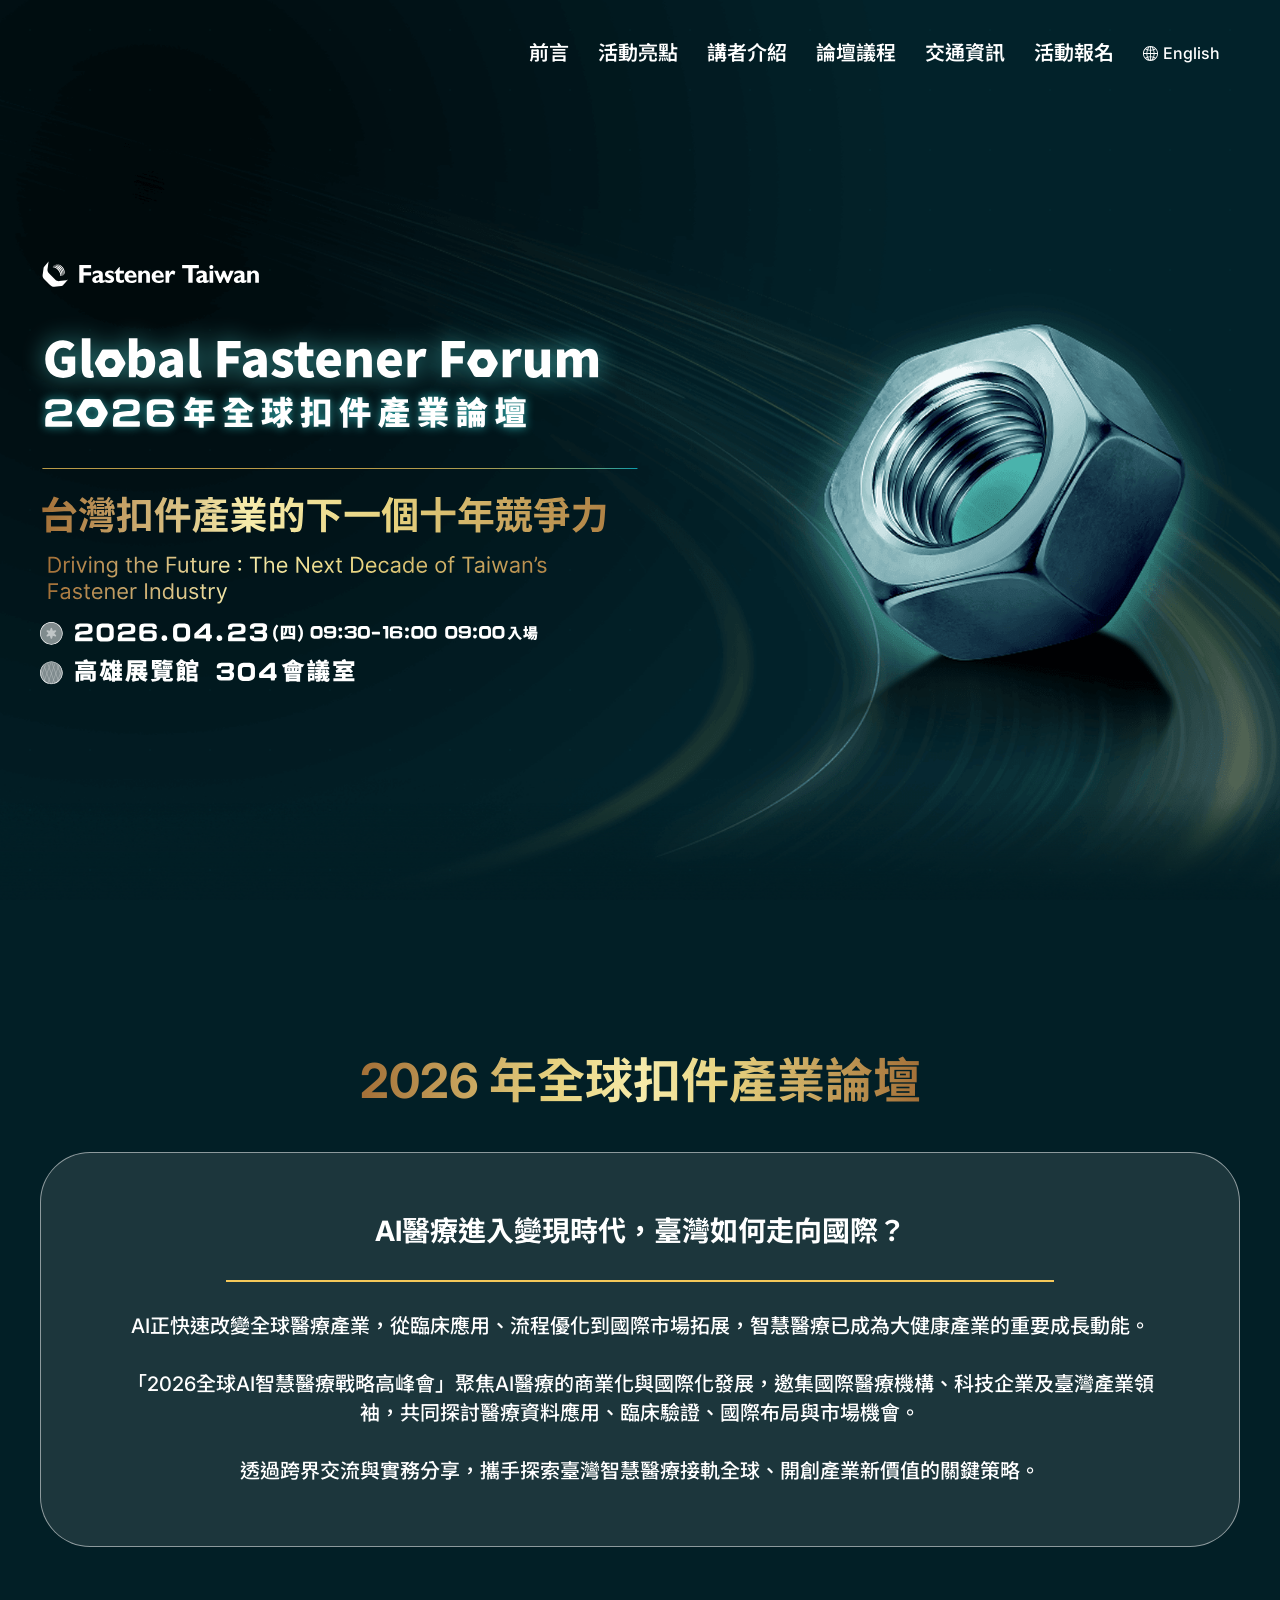
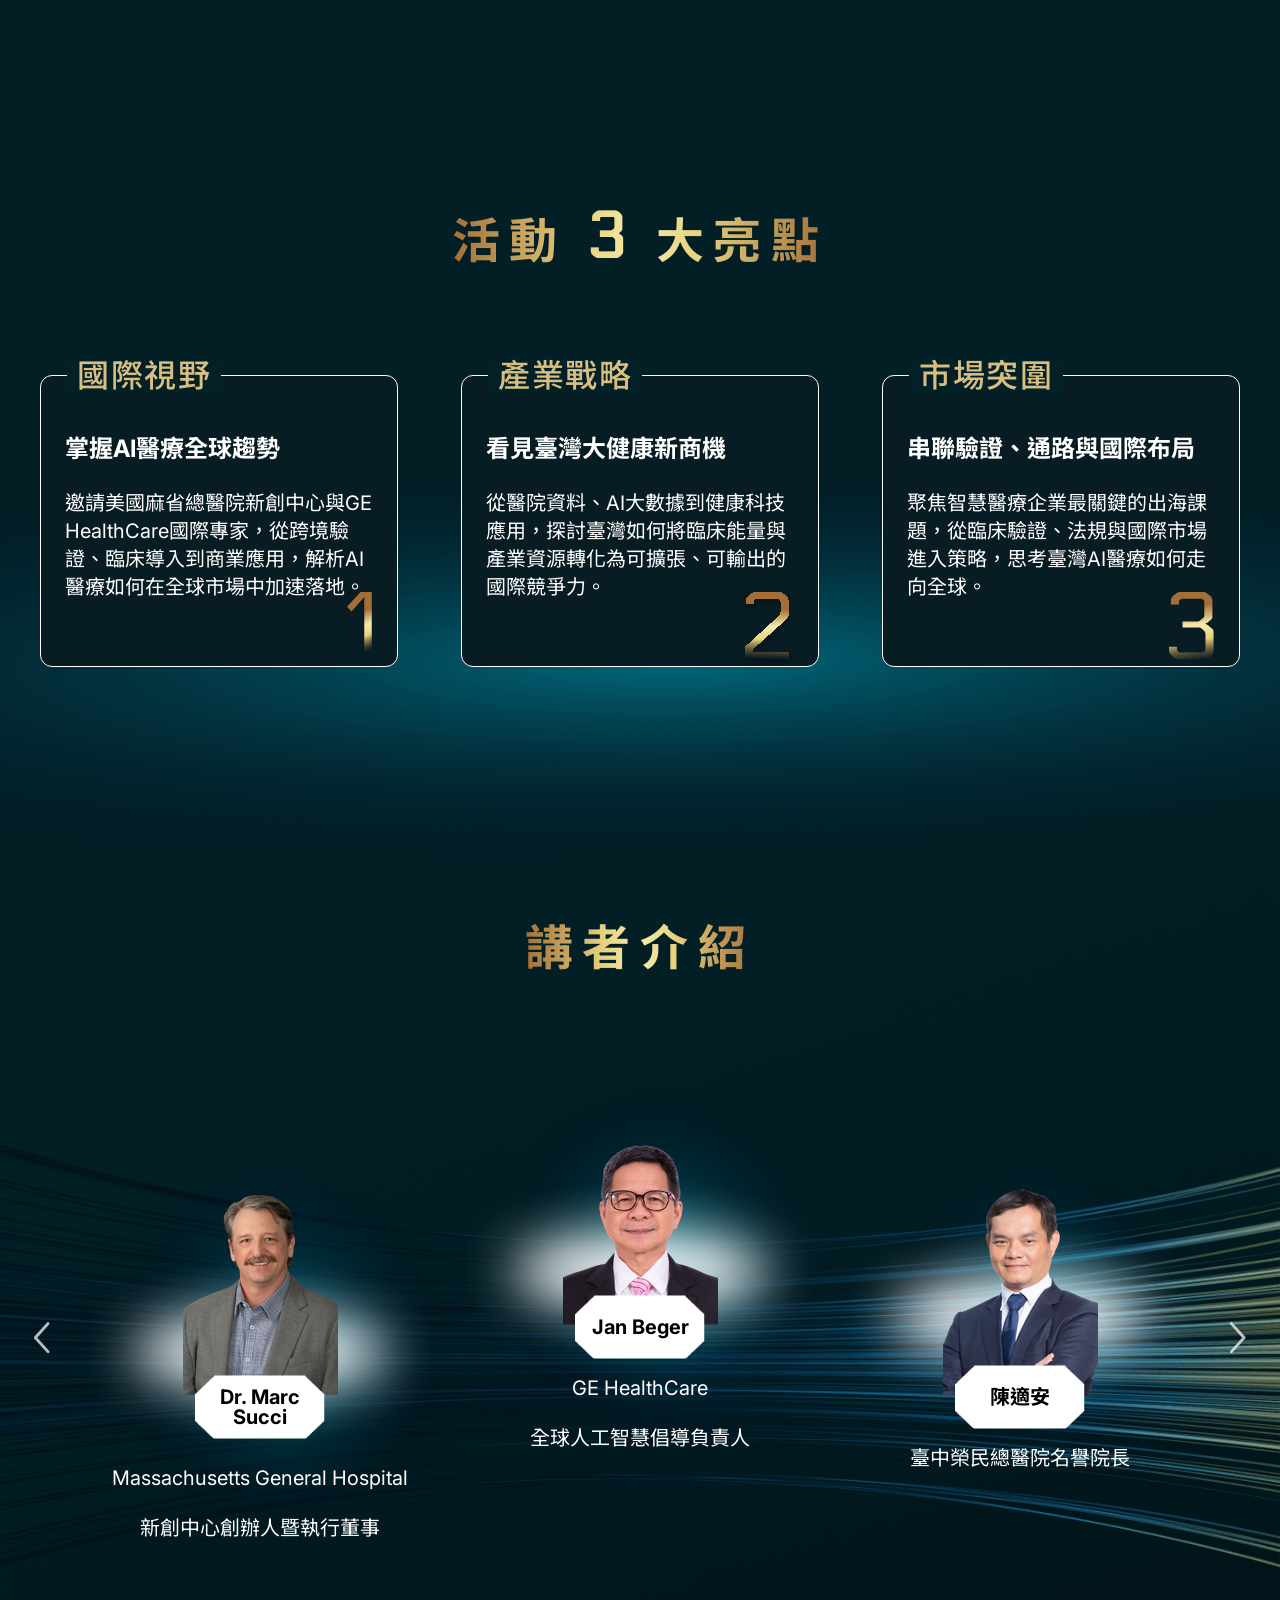
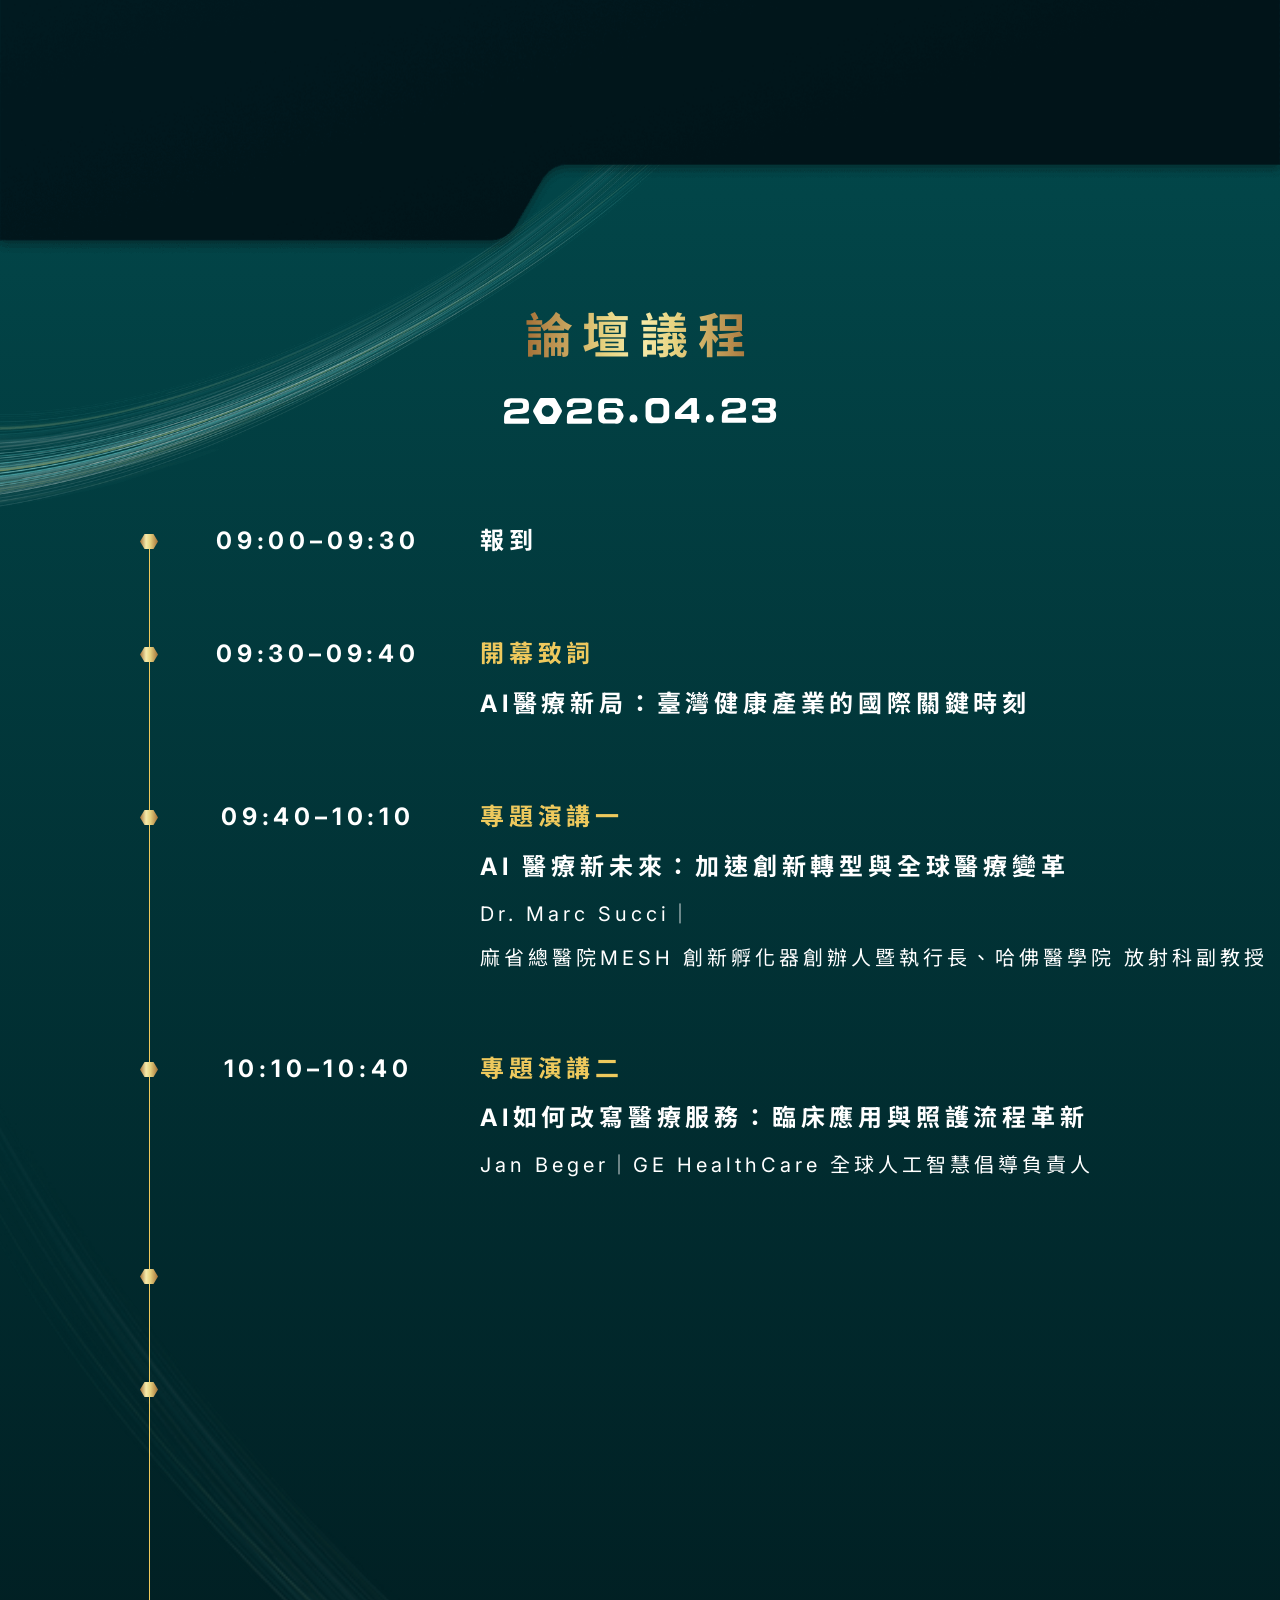
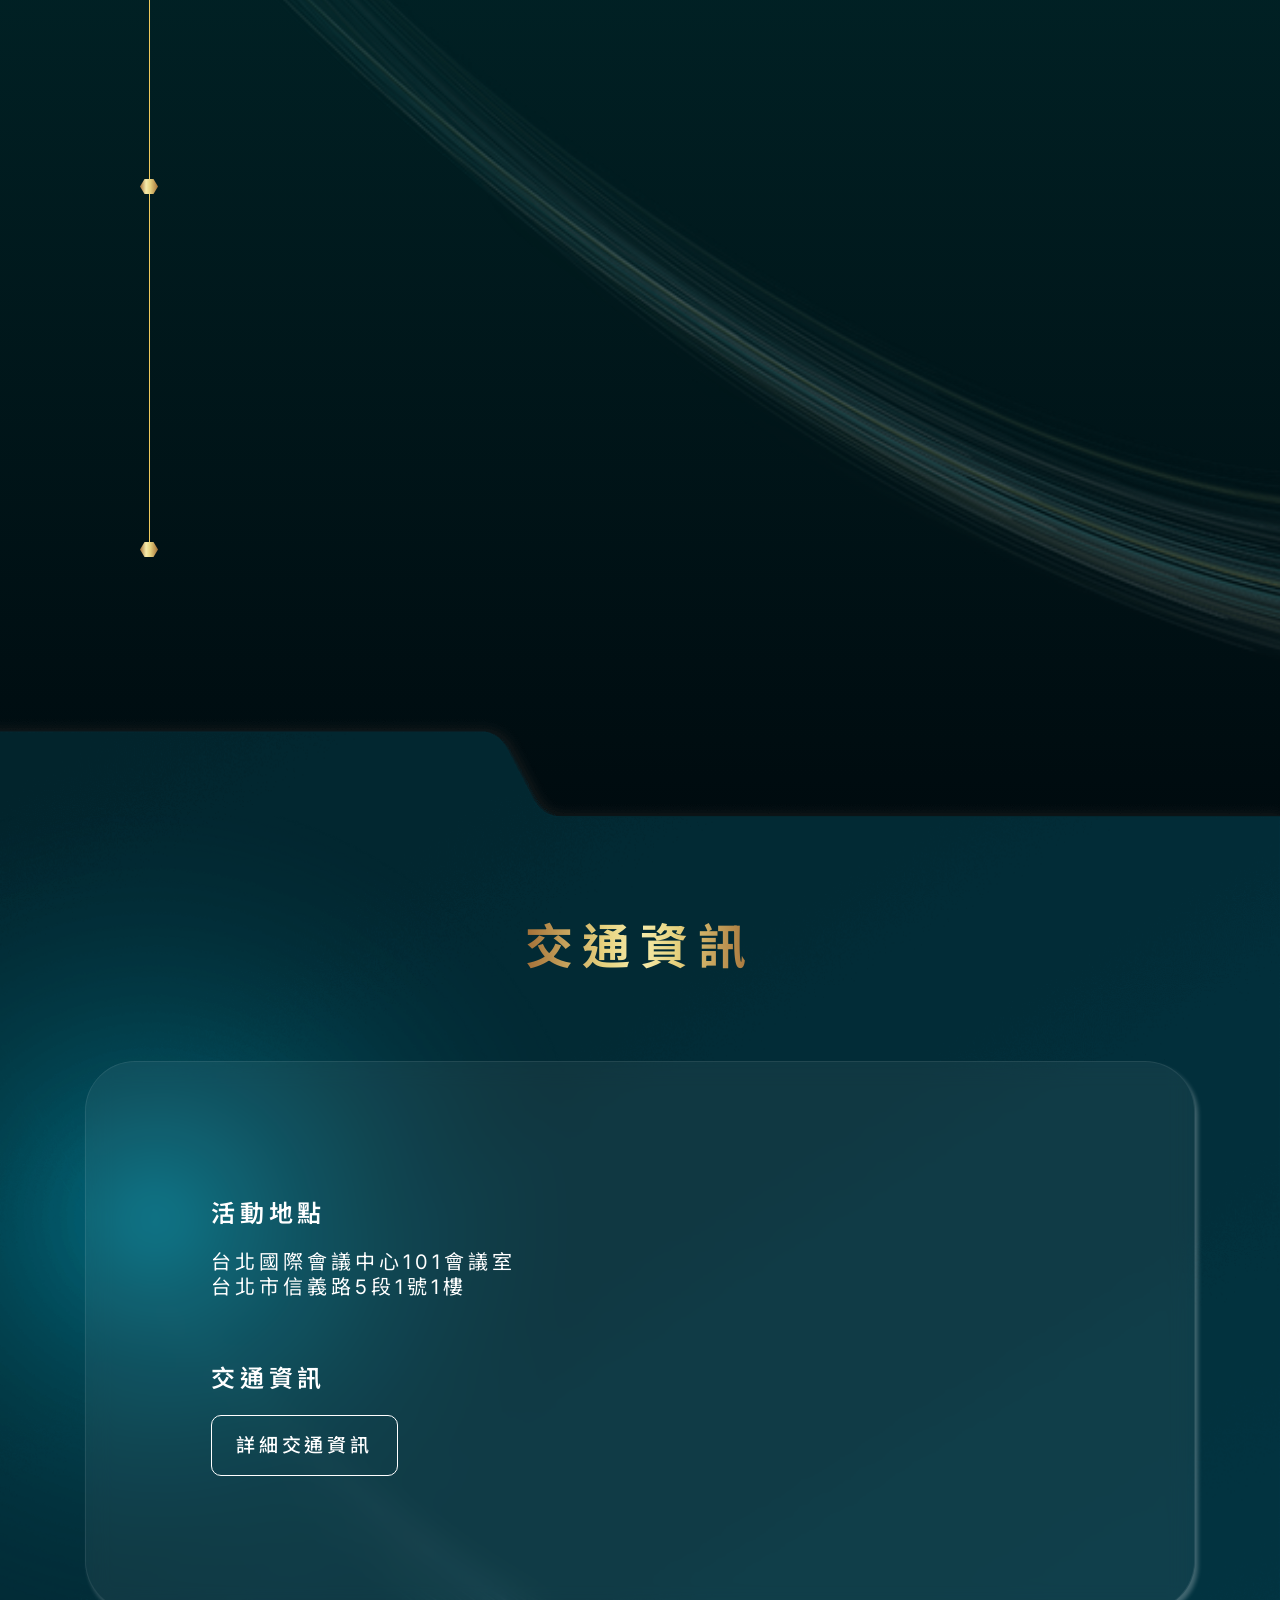
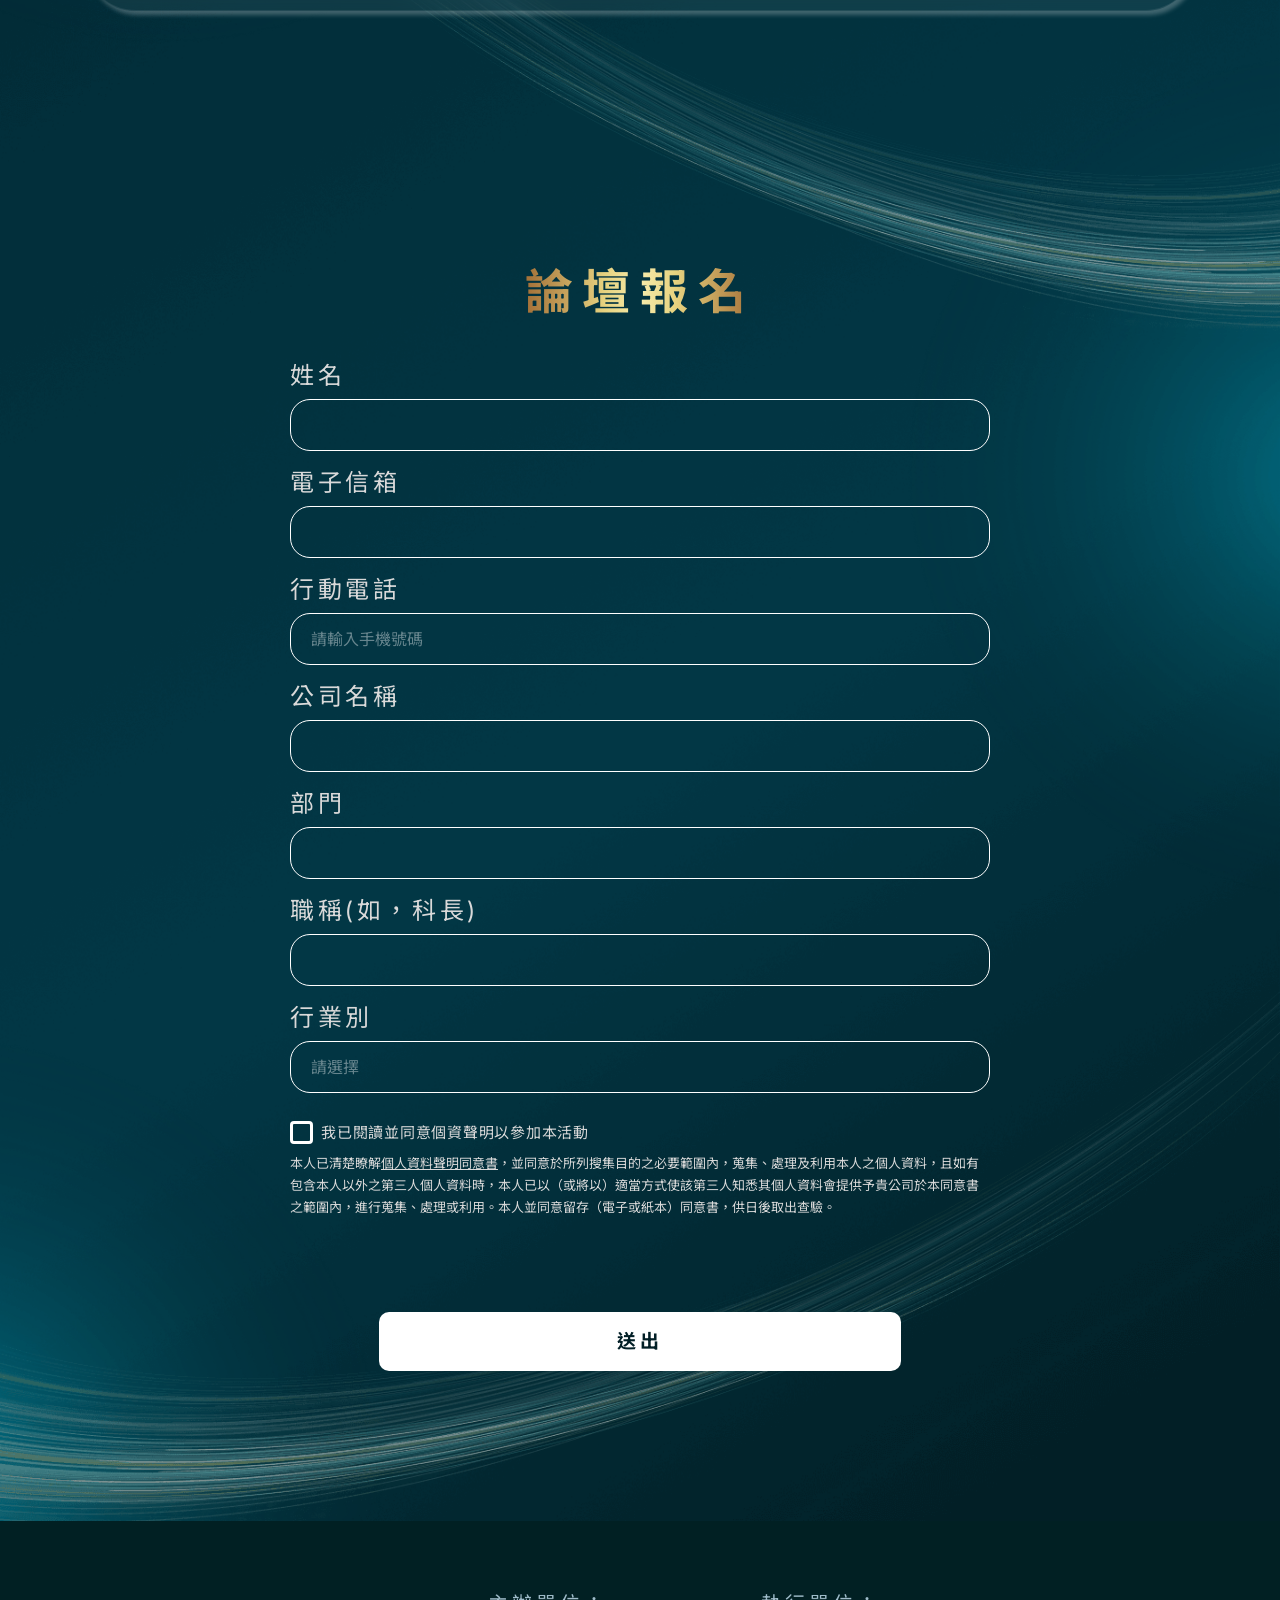
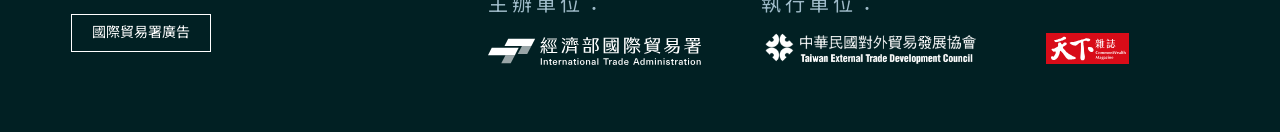
==== index.html @ a9e5572a "chore: add GitHub Pages deploy workflow Co-Authored-By: Claude Sonnet 3.5 <noreply@anthropic.com>" ====
<!doctype html>
<html lang="zh-TW">

<head>
    <meta charset="UTF-8" />
    <meta name="viewport" content="width=device-width, initial-scale=1.0" />
    <title>2026 年全球扣件產業論壇 Global Fastener Forum</title>

    <meta name="description"
        content="2026全球AI智慧醫療戰略高峰會聚焦AI醫療商業化與國際化，邀集國際醫療機構、科技企業與臺灣產業領袖，探討醫療資料應用、臨床驗證、國際布局與市場突圍策略，掌握臺灣大健康產業新機會。" />
    <meta name="keywords" content="AI智慧醫療、健康科技、臨床驗證、國際布局、大健康產業" />
    <meta property="og:title" content="2026 年全球扣件產業論壇 Global Fastener Forum" />
    <meta property="og:type" content="website" />
    <meta property="og:url" content="https://project.cw.com.tw/2026globalaihealth/" />
    <meta property="og:image" content="https://project.cw.com.tw/2026globalaihealth/assets/images/og-image.png" />
    <meta property="og:site_name" content="2026 年全球扣件產業論壇 Global Fastener Forum" />
    <meta property="og:locale" content="zh_TW" />
    <meta property="og:description"
        content="2026全球AI智慧醫療戰略高峰會聚焦AI醫療商業化與國際化，邀集國際醫療機構、科技企業與臺灣產業領袖，探討醫療資料應用、臨床驗證、國際布局與市場突圍策略，掌握臺灣大健康產業新機會。" />

    <link rel="shortcut icon" href="https://www.cw.com.tw/assets_new/img/favicon.ico" type="image/x-icon" />
    <link rel="icon" type="image/x-icon" href="favicon.ico" />
    <link rel="stylesheet" href="./assets/css/reset.css" />
    <link rel="stylesheet" href="./assets/css/slick-theme.css" />
    <link rel="stylesheet" href="./assets/css/slick.css" />
    <link rel="stylesheet" href="./assets/css/style.css" />
    <link rel="preconnect" href="https://fonts.googleapis.com" />
    <link rel="preconnect" href="https://fonts.gstatic.com" crossorigin />
    <link
        href="https://fonts.googleapis.com/css2?family=Electrolize&family=Inter:opsz,wght@14..32,100..900&family=Noto+Sans+TC:wght@100..900&family=Noto+Serif+TC:wght@200..900&display=swap"
        rel="stylesheet" />
    <link href="https://unpkg.com/aos@2.3.1/dist/aos.css" rel="stylesheet" />

    <!-- Preload critical above-the-fold images -->
    <link rel="preload" href="./assets/image/hero-bg.png" as="image" media="(min-width: 501px)" />
    <link rel="preload" href="./assets/image/hero-bg-m.png" as="image" media="(max-width: 500px)" />
    <link rel="preload" href="./assets/image/hero-bottom.png" as="image" />
    <link rel="preload" href="./assets/image/logo.svg" as="image" />
    <link rel="preload" href="./assets/image/hero-title-1.svg" as="image" media="(min-width: 501px)" />
    <link rel="preload" href="./assets/image/hero-title-hr.svg" as="image" media="(min-width: 501px)" />
    <link rel="preload" href="./assets/image/hero-title-2.svg" as="image" media="(min-width: 501px)" />
    <link rel="preload" href="./assets/image/hero-title-3.svg" as="image" media="(min-width: 501px)" />
    <link rel="preload" href="./assets/image/hero-title-m-1.svg" as="image" media="(max-width: 500px)" />
    <link rel="preload" href="./assets/image/hero-title-m-2.svg" as="image" media="(max-width: 500px)" />
    <link rel="preload" href="./assets/image/hero-title-m-3.svg" as="image" media="(max-width: 500px)" />
    <link rel="preload" href="./assets/image/hero-title-m-4.svg" as="image" media="(max-width: 500px)" />

    <!-- fb pixel -->
    <script>
        !(function (f, b, e, v, n, t, s) {
            if (f.fbq) return;
            n = f.fbq = function () {
                n.callMethod
                    ? n.callMethod.apply(n, arguments)
                    : n.queue.push(arguments);
            };
            if (!f._fbq) f._fbq = n;
            n.push = n;
            n.loaded = !0;
            n.version = '2.0';
            n.queue = [];
            t = b.createElement(e);
            t.async = !0;
            t.src = v;
            s = b.getElementsByTagName(e)[0];
            s.parentNode.insertBefore(t, s);
        })(
            window,
            document,
            'script',
            'https://connect.facebook.net/en_US/fbevents.js',
        );
        fbq('init', '614924538858183');
        fbq('track', 'PageView');
    </script>

    <!-- Google Tag Manager -->
    <script>
        window.dataLayer = window.dataLayer || [];
    </script>
    <script>
        (function (w, d, s, l, i) {
            w[l] = w[l] || [];
            w[l].push({ 'gtm.start': new Date().getTime(), event: 'gtm.js' });
            var f = d.getElementsByTagName(s)[0],
                j = d.createElement(s),
                dl = l != 'dataLayer' ? '&l=' + l : '';
            j.async = true;
            j.src = '//www.googletagmanager.com/gtm.js?id=' + i + dl;
            f.parentNode.insertBefore(j, f);
        })(window, document, 'script', 'dataLayer', 'GTM-TXLD77');
    </script>
</head>

<body>
    <!-- fb pixel -->
    <noscript><img height="1" width="1" style="display: none"
            src="https://www.facebook.com/tr?id=614924538858183&ev=PageView&noscript=1" /></noscript>

    <!-- Google Tag Manager (noscript) -->
    <noscript><iframe src="https://www.googletagmanager.com/ns.html?id=GTM-TXLD77" height="0" width="0"
            style="display: none; visibility: hidden"></iframe></noscript>

    <main>
        <nav>
            <div class="nav-inner">
                <a class="logo" href="#index">
                    <img src="./assets/image/logo.svg" alt="Fastener Taiwan" />
                </a>
                <ul class="nav-list">
                    <!-- <li><a href="#index">首頁</a></li> -->
                    <li><a href="#foreword">前言</a></li>
                    <li><a href="#highlights">活動亮點</a></li>
                    <li><a href="#speakers">講者介紹</a></li>
                    <li><a href="#agenda">論壇議程</a></li>
                    <li><a href="#location">交通資訊</a></li>
                    <li>
                        <a href="#registration" class="nav-btn">活動報名</a>
                    </li>
                    <li>
                        <a href="./en/index.html" class="nav-lang">
                            <img src="./assets/image/icon-global.svg" alt="" />English
                        </a>
                    </li>
                </ul>
                <button class="hamburger" aria-label="選單" aria-expanded="false">
                    <span></span><span></span><span></span>
                </button>
            </div>
        </nav>

        <!-- 手機選單 -->
        <div class="mobile-menu" aria-hidden="true">
            <ul>
                <!-- <li><a href="#index">首頁</a></li> -->
                <li><a href="#foreword">前言</a></li>
                <li><a href="#highlights">活動亮點</a></li>
                <li><a href="#speakers">講者介紹</a></li>
                <li><a href="#agenda">論壇議程</a></li>
                <li><a href="#location">交通資訊</a></li>
                <li>
                    <a href="#registration" class="nav-btn">活動報名</a>
                </li>
                <li>
                    <a href="./en/index.html" class="nav-lang">
                        <img src="./assets/image/icon-global.svg" alt="" />English
                    </a>
                </li>
            </ul>
        </div>

        <!-- index Section (Hero) -->
        <section class="index">
            <a id="index" class="anchor"></a>

            <img src="./assets/image/hero-bg.png" alt="" class="bg pc" />
            <img src="./assets/image/hero-bg-m.png" alt="" class="bg mb" />
            <img src="./assets/image/hero-bottom.png" alt="" class="bottom" />
            <div class="container">
                <div>
                    <div class="logo pc">
                        <img src="./assets/image/logo.svg" alt="" />
                    </div>

                    <!-- 隱藏的 h1 -->
                    <h1>
                        Global Fastener Forum 2026 年全球扣件產業論壇
                    </h1>

                    <!-- pc -->
                    <img src="./assets/image/hero-title-1.svg" alt="" class="hero-title-1 pc" data-aos="fade-up"
                        data-aos-delay="0" />
                    <img src="./assets/image/hero-title-hr.svg" alt="" class="hero-title-hr pc" data-aos="fade-up"
                        data-aos-delay="100" />
                    <img src="./assets/image/hero-title-2.svg" alt="" class="hero-title-2 pc" data-aos="fade-up"
                        data-aos-delay="200" />
                    <img src="./assets/image/hero-title-3.svg" alt="" class="hero-title-3 pc" data-aos="fade-up"
                        data-aos-delay="300" />

                    <!-- mb -->
                    <img src="./assets/image/hero-title-m-1.svg" alt="" class="hero-title-1 mb" data-aos="fade-up"
                        data-aos-delay="100" />
                    <img src="./assets/image/hero-title-m-2.svg" alt="" class="hero-title-2 mb" data-aos="fade-up"
                        data-aos-delay="200" />
                    <img src="./assets/image/hero-title-m-hr.svg" alt="" class="hero-title-hr mb" data-aos="fade-up"
                        data-aos-delay="300" />
                    <img src="./assets/image/hero-title-m-3.svg" alt="" class="hero-title-3 mb" data-aos="fade-up"
                        data-aos-delay="400" />
                    <img src="./assets/image/hero-title-m-4.svg" alt="" class="hero-title-4 mb" data-aos="fade-up"
                        data-aos-delay="500" />
                </div>
            </div>
            </div>
        </section>

        <!-- foreword Section -->
        <section class="foreword">
            <a id="foreword" class="anchor"></a>

            <img src="./assets/image/foreword-bg-dec-m.png" alt="" class="foreword-bg-dec mb" />
            <img src="./assets/image/foreword-bg-dec.png" alt="" class="foreword-bg-dec pc" />

            <div class="container">
                <h2 class="section-title">
                    2026 年全球扣件產業論壇
                </h2>
                <div class="item">
                    <h3 data-aos="fade-up">
                        AI醫療進入變現時代，臺灣如何走向國際？
                    </h3>
                    <div class="line" data-aos="fade-up"></div>
                    <p data-aos="fade-up">
                        AI正快速改變全球醫療產業，從臨床應用、流程優化到國際市場拓展，智慧醫療已成為大健康產業的重要成長動能。<br /><br />
                        「2026全球AI智慧醫療戰略高峰會」聚焦AI醫療的商業化與國際化發展，邀集國際醫療機構、科技企業及臺灣產業領袖，共同探討醫療資料應用、臨床驗證、國際布局與市場機會。<br /><br />
                        透過跨界交流與實務分享，攜手探索臺灣智慧醫療接軌全球、開創產業新價值的關鍵策略。
                    </p>
                </div>
            </div>
        </section>

        <!-- highlights Section -->
        <section class="highlights">
            <a id="highlights" class="anchor"></a>

            <img src="./assets/image/highlight-bg.png" alt="" class="bg" />

            <div class="container">
                <h2 class="section-title">活動 <span>3</span> 大亮點</h2>
                <div class="highlights-grid">
                    <div class="highlight-card" data-aos="fade-up" data-aos-delay="100" data-aos-offset="100">
                        <div class="card-label">國際視野</div>
                        <h3>掌握AI醫療全球趨勢</h3>
                        <p>
                            邀請美國麻省總醫院新創中心與GE HealthCare國際專家，從跨境驗證、臨床導入到商業應用，解析AI醫療如何在全球市場中加速落地。
                        </p>
                        <div class="num">
                            <img src="./assets/image/1.svg" alt="" />
                        </div>
                    </div>
                    <div class="highlight-card" data-aos="fade-up" data-aos-delay="200" data-aos-offset="100">
                        <div class="card-label">產業戰略</div>
                        <h3>看見臺灣大健康新商機</h3>
                        <p>
                            從醫院資料、AI大數據到健康科技應用，探討臺灣如何將臨床能量與產業資源轉化為可擴張、可輸出的國際競爭力。
                        </p>
                        <div class="num">
                            <img src="./assets/image/2.svg" alt="" />
                        </div>
                    </div>
                    <div class="highlight-card" data-aos="fade-up" data-aos-delay="300" data-aos-offset="100">
                        <div class="card-label">市場突圍</div>
                        <h3>串聯驗證、通路與國際布局</h3>
                        <p>
                            聚焦智慧醫療企業最關鍵的出海課題，從臨床驗證、法規與國際市場進入策略，思考臺灣AI醫療如何走向全球。
                        </p>
                        <div class="num">
                            <img src="./assets/image/3.svg" alt="" />
                        </div>
                    </div>
                </div>
            </div>
        </section>

        <!-- speakers Section -->
        <!-- :::todo 這裡的講者資料需要根據實際情況更新，確保與main.js中initSpeakers函數的speakerData對應 -->
        <section class="speakers">
            <a id="speakers" class="anchor"></a>

            <img src="./assets/image/speaker-bg-dec-m.png" alt="" class="speaker-bg-dec mb">
            <img src="./assets/image/speaker-bg-dec.png" alt="" class="speaker-bg-dec pc">
            <img src="./assets/image/speaker-bg.png" alt="" class="speaker-bg pc">
            <img src="./assets/image/speaker-bg-m.png" alt="" class="speaker-bg mb">

            <div class="container">
                <h2 class="section-title">講者介紹</h2>

                <div class="speakers-carousel" data-aos="fade-up" data-aos-delay="100" data-aos-offset="100">
                    <div class="speaker-slide" data-speaker="1">
                        <div class="avatar">
                            <img src="./assets/image/speaker-1.png" alt="" />
                        </div>
                        <h3>黃志芳</h3>
                        <div class="title">
                            <!-- <p>Mr. Shou-Tao Chen</p> -->
                            <p>中華民國對外貿易發展協會<br class="mb">董事長</p>
                        </div>
                    </div>
					<div class="speaker-slide" data-speaker="2">
                        <div class="avatar">
                            <img src="./assets/image/speaker-2.png" alt="" />
                        </div>
                        <h3>
							<p>Dr. Marc</p>
                            <p>Succi</p>
						</h3>
                        <div class="title">
                            <p>Massachusetts General Hospital</p>
                            <p>新創中心創辦人<br class="mb">暨執行董事</p>
                        </div>
                    </div>
                    <div class="speaker-slide" data-speaker="3">
                        <div class="avatar">
                            <img src="./assets/image/speaker-3.png" alt="" />
                        </div>
                        <h3>
                            <p>Jan Beger</p>
                        </h3>
                        <div class="title">
                            <p>GE HealthCare</p>
                            <p>全球人工智慧<br class="mb">倡導負責人</p>
                        </div>
                    </div>
                    <div class="speaker-slide" data-speaker="4">
                        <div class="avatar">
                            <img src="./assets/image/speaker-4.png" alt="" />
                        </div>
                        <h3>陳適安</h3>
                        <div class="title">
                            <p>臺中榮民總醫院<br class="mb">名譽院長</p>
                        </div>
                    </div>
                    <div class="speaker-slide" data-speaker="5">
                        <div class="avatar">
                            <img src="./assets/image/speaker-5.png" alt="" />
                        </div>
                        <h3>吳麥斯</h3>
                        <div class="title">
                            <p>臺北醫學大學<br class="mb">校長</p>
                        </div>
                    </div>
                    <div class="speaker-slide" data-speaker="6">
                        <div class="avatar">
                            <img src="./assets/image/speaker-6.png" alt="" />
                        </div>
                        <h3>陳建宗</h3>
                        <div class="title">
                            <p>林口長庚紀念醫院<br class="mb">院長</p>
                        </div>
                    </div>
                    <div class="speaker-slide" data-speaker="7">
                        <div class="avatar">
                            <img src="./assets/image/speaker-7.png" alt="" />
                        </div>
                        <h3>葉肇元</h3>
                        <div class="title">
                            <p>雲象科技<br class="mb">創辦人暨執行長</p>
                        </div>
                    </div>

                    <div class="speaker-slide" data-speaker="8">
                        <div class="avatar">
                            <img src="./assets/image/speaker-8.png" alt="" />
                        </div>
                        <h3>張文瀚</h3>
                        <div class="title">
                            <p>馬偕紀念醫院<br class="mb">總院長</p>
                        </div>
                    </div>
                    <div class="speaker-slide" data-speaker="9">
                        <div class="avatar">
                            <img src="./assets/image/speaker-9.png" alt="" />
                        </div>
                        <h3>連加恩</h3>
                        <div class="title">
                            <p>宏碁智醫<br class="mb">董事長</p>
                        </div>
                    </div>
                    <div class="speaker-slide" data-speaker="10">
                        <div class="avatar">
                            <img src="./assets/image/speaker-10.png" alt="" />
                        </div>
                        <h3>陳靜怡</h3>
                        <div class="title">
                            <p>晉弘科技股份有限公司<br class="mb">副總經理</p>
                        </div>
                    </div>
                    <div class="speaker-slide" data-speaker="11">
                        <div class="avatar">
                            <img src="./assets/image/speaker-11.png" alt="" />
                        </div>
                        <h3>李俊霖</h3>
                        <div class="title">
                            <p>倍智醫電<br class="mb">營運長</p>
                        </div>
                    </div>

                    <!-- copy -->
                    <!-- <div class="speaker-slide" data-speaker="1">
                        <div class="avatar">
                            <img src="./assets/image/speaker-1.png" alt="" />
                        </div>
                        <h3>陳守道</h3>
                        <div class="title">
                            <p>Mr. Shou-Tao Chen</p>
                            <p>中鋼公司<br class="mb">總經理</p>
                        </div>
                    </div>
					<div class="speaker-slide" data-speaker="2">
                        <div class="avatar">
                            <img src="./assets/image/speaker-2.png" alt="" />
                        </div>
                        <h3>
							<p>Mr. Ed</p>
                            <p>Smith</p>
						</h3>
                        <div class="title">
                            <p>美國扣件經銷商協會<br class="mb">理事長</p>
                        </div>
                    </div>
                    <div class="speaker-slide" data-speaker="3">
                        <div class="avatar">
                            <img src="./assets/image/speaker-3.png" alt="" />
                        </div>
                        <h3>
                            <p>Mr. Chanin</p>
                            <p>Khaochan</p>
                        </h3>
                        <div class="title">
                            <p>泰國工業轉包協會<br class="mb">理事長</p>
                        </div>
                    </div>
                    <div class="speaker-slide" data-speaker="4">
                        <div class="avatar">
                            <img src="./assets/image/speaker-4.png" alt="" />
                        </div>
                        <h3>李宗哲</h3>
                        <div class="title">
                            <p>Mr. Andrew Lee</p>
                            <p>資誠普華綠色科技公司<br class="mb">董事</p>
                        </div>
                    </div>
                    <div class="speaker-slide" data-speaker="5">
                        <div class="avatar">
                            <img src="./assets/image/speaker-5.png" alt="" />
                        </div>
                        <h3>紀翔瀛</h3>
                        <div class="title">
                            <p>Ms. Kristy Chi</p>
                            <p>金屬工業研究發展中心<br class="mb">產業顧問</p>
                        </div>
                    </div>
                    <div class="speaker-slide" data-speaker="6">
                        <div class="avatar">
                            <img src="./assets/image/speaker-6.png" alt="" />
                        </div>
                        <h3>張宏誠</h3>
                        <div class="title">
                            <p>Mr. Zephyr Chang</p>
                            <p>友鋮股份有限公司<br class="mb">董事長</p>
                        </div>
                    </div>
                    <div class="speaker-slide" data-speaker="7">
                        <div class="avatar">
                            <img src="./assets/image/speaker-7.png" alt="" />
                        </div>
                        <h3>林威村</h3>
                        <div class="title">
                            <p>Mr. Alvin Lin</p>
                            <p>豐達科技股份有限公司<br class="mb">總經理</p>
                        </div>
                    </div>
                    <div class="speaker-slide" data-speaker="1">
                        <div class="avatar">
                            <img src="./assets/image/speaker-1.png" alt="" />
                        </div>
                        <h3>陳守道</h3>
                        <div class="title">
                            <p>Mr. Shou-Tao Chen</p>
                            <p>中鋼公司<br class="mb">總經理</p>
                        </div>
                    </div>
					<div class="speaker-slide" data-speaker="2">
                        <div class="avatar">
                            <img src="./assets/image/speaker-2.png" alt="" />
                        </div>
                        <h3>
							<p>Mr. Ed</p>
                            <p>Smith</p>
						</h3>
                        <div class="title">
                            <p>美國扣件經銷商協會<br class="mb">理事長</p>
                        </div>
                    </div>
                    <div class="speaker-slide" data-speaker="3">
                        <div class="avatar">
                            <img src="./assets/image/speaker-3.png" alt="" />
                        </div>
                        <h3>
                            <p>Mr. Chanin</p>
                            <p>Khaochan</p>
                        </h3>
                        <div class="title">
                            <p>泰國工業轉包協會<br class="mb">理事長</p>
                        </div>
                    </div>
                    <div class="speaker-slide" data-speaker="4">
                        <div class="avatar">
                            <img src="./assets/image/speaker-4.png" alt="" />
                        </div>
                        <h3>李宗哲</h3>
                        <div class="title">
                            <p>Mr. Andrew Lee</p>
                            <p>資誠普華綠色科技公司<br class="mb">董事</p>
                        </div>
                    </div>
                    <div class="speaker-slide" data-speaker="5">
                        <div class="avatar">
                            <img src="./assets/image/speaker-5.png" alt="" />
                        </div>
                        <h3>紀翔瀛</h3>
                        <div class="title">
                            <p>Ms. Kristy Chi</p>
                            <p>金屬工業研究發展中心<br class="mb">產業顧問</p>
                        </div>
                    </div>
                    <div class="speaker-slide" data-speaker="6">
                        <div class="avatar">
                            <img src="./assets/image/speaker-6.png" alt="" />
                        </div>
                        <h3>張宏誠</h3>
                        <div class="title">
                            <p>Mr. Zephyr Chang</p>
                            <p>友鋮股份有限公司<br class="mb">董事長</p>
                        </div>
                    </div>
                    <div class="speaker-slide" data-speaker="7">
                        <div class="avatar">
                            <img src="./assets/image/speaker-7.png" alt="" />
                        </div>
                        <h3>林威村</h3>
                        <div class="title">
                            <p>Mr. Alvin Lin</p>
                            <p>豐達科技股份有限公司<br class="mb">總經理</p>
                        </div>
                    </div>
                    <div class="speaker-slide" data-speaker="1">
                        <div class="avatar">
                            <img src="./assets/image/speaker-1.png" alt="" />
                        </div>
                        <h3>陳守道</h3>
                        <div class="title">
                            <p>Mr. Shou-Tao Chen</p>
                            <p>中鋼公司<br class="mb">總經理</p>
                        </div>
                    </div>
					<div class="speaker-slide" data-speaker="2">
                        <div class="avatar">
                            <img src="./assets/image/speaker-2.png" alt="" />
                        </div>
                        <h3>
							<p>Mr. Ed</p>
                            <p>Smith</p>
						</h3>
                        <div class="title">
                            <p>美國扣件經銷商協會<br class="mb">理事長</p>
                        </div>
                    </div>
                    <div class="speaker-slide" data-speaker="3">
                        <div class="avatar">
                            <img src="./assets/image/speaker-3.png" alt="" />
                        </div>
                        <h3>
                            <p>Mr. Chanin</p>
                            <p>Khaochan</p>
                        </h3>
                        <div class="title">
                            <p>泰國工業轉包協會<br class="mb">理事長</p>
                        </div>
                    </div>
                    <div class="speaker-slide" data-speaker="4">
                        <div class="avatar">
                            <img src="./assets/image/speaker-4.png" alt="" />
                        </div>
                        <h3>李宗哲</h3>
                        <div class="title">
                            <p>Mr. Andrew Lee</p>
                            <p>資誠普華綠色科技公司<br class="mb">董事</p>
                        </div>
                    </div>
                    <div class="speaker-slide" data-speaker="5">
                        <div class="avatar">
                            <img src="./assets/image/speaker-5.png" alt="" />
                        </div>
                        <h3>紀翔瀛</h3>
                        <div class="title">
                            <p>Ms. Kristy Chi</p>
                            <p>金屬工業研究發展中心<br class="mb">產業顧問</p>
                        </div>
                    </div>
                    <div class="speaker-slide" data-speaker="6">
                        <div class="avatar">
                            <img src="./assets/image/speaker-6.png" alt="" />
                        </div>
                        <h3>張宏誠</h3>
                        <div class="title">
                            <p>Mr. Zephyr Chang</p>
                            <p>友鋮股份有限公司<br class="mb">董事長</p>
                        </div>
                    </div>
                    <div class="speaker-slide" data-speaker="7">
                        <div class="avatar">
                            <img src="./assets/image/speaker-7.png" alt="" />
                        </div>
                        <h3>林威村</h3>
                        <div class="title">
                            <p>Mr. Alvin Lin</p>
                            <p>豐達科技股份有限公司<br class="mb">總經理</p>
                        </div>
                    </div>
                    <div class="speaker-slide" data-speaker="1">
                        <div class="avatar">
                            <img src="./assets/image/speaker-1.png" alt="" />
                        </div>
                        <h3>陳守道</h3>
                        <div class="title">
                            <p>Mr. Shou-Tao Chen</p>
                            <p>中鋼公司<br class="mb">總經理</p>
                        </div>
                    </div>
					<div class="speaker-slide" data-speaker="2">
                        <div class="avatar">
                            <img src="./assets/image/speaker-2.png" alt="" />
                        </div>
                        <h3>
							<p>Mr. Ed</p>
                            <p>Smith</p>
						</h3>
                        <div class="title">
                            <p>美國扣件經銷商協會<br class="mb">理事長</p>
                        </div>
                    </div>
                    <div class="speaker-slide" data-speaker="3">
                        <div class="avatar">
                            <img src="./assets/image/speaker-3.png" alt="" />
                        </div>
                        <h3>
                            <p>Mr. Chanin</p>
                            <p>Khaochan</p>
                        </h3>
                        <div class="title">
                            <p>泰國工業轉包協會<br class="mb">理事長</p>
                        </div>
                    </div>
                    <div class="speaker-slide" data-speaker="4">
                        <div class="avatar">
                            <img src="./assets/image/speaker-4.png" alt="" />
                        </div>
                        <h3>李宗哲</h3>
                        <div class="title">
                            <p>Mr. Andrew Lee</p>
                            <p>資誠普華綠色科技公司<br class="mb">董事</p>
                        </div>
                    </div>
                    <div class="speaker-slide" data-speaker="5">
                        <div class="avatar">
                            <img src="./assets/image/speaker-5.png" alt="" />
                        </div>
                        <h3>紀翔瀛</h3>
                        <div class="title">
                            <p>Ms. Kristy Chi</p>
                            <p>金屬工業研究發展中心<br class="mb">產業顧問</p>
                        </div>
                    </div>
                    <div class="speaker-slide" data-speaker="6">
                        <div class="avatar">
                            <img src="./assets/image/speaker-6.png" alt="" />
                        </div>
                        <h3>張宏誠</h3>
                        <div class="title">
                            <p>Mr. Zephyr Chang</p>
                            <p>友鋮股份有限公司<br class="mb">董事長</p>
                        </div>
                    </div>
                    <div class="speaker-slide" data-speaker="7">
                        <div class="avatar">
                            <img src="./assets/image/speaker-7.png" alt="" />
                        </div>
                        <h3>林威村</h3>
                        <div class="title">
                            <p>Mr. Alvin Lin</p>
                            <p>豐達科技股份有限公司<br class="mb">總經理</p>
                        </div>
                    </div> -->
                </div>
            </div>
        </section>

        <!-- Speaker Popup -->
        <!-- <div class="speaker-popup" id="speakerPopup">
            <div class="popup-overlay"></div>
            <div class="popup-wrapper">
                <div class="popup-container">
                    <button class="popup-close" aria-label="關閉">
                        <img src="./assets/image/close.svg" alt="">
                    </button>
                    <div class="popup-body">
                        <div class="avatar-big">
                            <div class="avatar-placeholder">
                                <img src="./assets/image/speaker-1.png" alt="">
                            </div>
                        </div>
                        <div class="details">
                            <h2 class="popup-name">佐藤恒治</h2>
                            <div class="sub-title popup-title">
                                studio-L 負責人、關西學院大學 教授
                            </div>
                            <div class="bio popup-bio">
                                <p>
                                    日本知名社區設計師，studio-L創辦人暨執行長、關西學院大學教授、慶應義塾大學特聘教授。
                                </p>
                                <p>
                                    以「設計讓人與地方更幸福」為理念，推動居民參與、公共空間活化與地方創生。
                                </p>
                                <p>
                                    擅長透過工作坊、參與式設計，讓居民成為社區改造的主角。著有《社區設計》等多本專書，作品遍及日本各地，多次受邀於海外演講。
                                </p>
                            </div>
                        </div>
                    </div>
                </div>
            </div>
        </div> -->

        <!-- agenda Section -->
        <section class="agenda">
            <a id="agenda" class="anchor"></a>

            <div class="agenda-heading-wrap">
                <h2 class="section-title">論壇議程</h2>
                <img src="./assets/image/agenda-subtitle.svg" alt="">
            </div>

            <!-- <img src="./assets/image/agenda-bg.png" alt="" class="agenda-bg"> -->
            <img src="./assets/image/agenda-dec-1.png" alt="" class="agenda-dec-1">
            <img src="./assets/image/agenda-dec-2.png" alt="" class="agenda-dec-2">

            <ul class="agenda-list" role="list">

                <!-- ░░ Plain items ░░ -->
                <li class="agenda-item plain">
                    <div class="dot"></div>
                    <div class="time" data-aos="fade-up" data-aos-offset="100">09:00–09:30</div>
                    <div class="content">
                        <p class="talk-title" data-aos="fade-up" data-aos-offset="100">報到</p>
                    </div>
                </li>

                <li class="agenda-item plain">
                    <div class="dot"></div>
                    <div class="time" data-aos="fade-up" data-aos-offset="100">09:30–09:40</div>
                    <div class="content">
                        <span class="talk-label" data-aos="fade-up" data-aos-offset="100">開幕致詞</span>
                        <p class="talk-title" data-aos="fade-up" data-aos-offset="100">AI醫療新局：臺灣健康產業的國際關鍵時刻</p>
                    </div>
                </li>

                <!-- ░░ Keynotes ░░ -->
                <li class="agenda-item talk">
                    <div class="dot"></div>
                    <div class="time" data-aos="fade-up" data-aos-offset="100">09:40–10:10</div>
                    <div class="content">
                        <span class="talk-label" data-aos="fade-up" data-aos-offset="100">專題演講一</span>
                        <p class="talk-title" data-aos="fade-up" data-aos-offset="100">AI 醫療新未來：加速創新轉型與全球醫療變革</p>
                        <p class="speaker" data-aos="fade-up" data-aos-offset="100">Dr. Marc Succi｜</p>
                         <p class="speaker" data-aos="fade-up" data-aos-offset="100">麻省總醫院MESH 創新孵化器創辦人暨執行長、哈佛醫學院 放射科副教授</p>
                    </div>
                </li>

                <li class="agenda-item talk">
                    <div class="dot"></div>
                    <div class="time" data-aos="fade-up" data-aos-offset="100">10:10–10:40</div>
                    <div class="content">
                        <span class="talk-label" data-aos="fade-up" data-aos-offset="100">專題演講二</span>
                        <p class="talk-title" data-aos="fade-up" data-aos-offset="100">AI如何改寫醫療服務：臨床應用與照護流程革新</p>
                        <p class="speaker" data-aos="fade-up" data-aos-offset="100">Jan Beger｜GE HealthCare 全球人工智慧倡導負責人</p>
                    </div>
                </li>

                <li class="agenda-item break">
                    <div class="dot"></div>
                    <div class="time" data-aos="fade-up" data-aos-offset="100">10:40–11:00</div>
                    <div class="content">
                        <p class="talk-title" data-aos="fade-up" data-aos-offset="100">中場休息</p>
                    </div>
                </li>

                <li class="agenda-item talk">
                    <div class="dot"></div>
                    <div class="time" data-aos="fade-up" data-aos-offset="100">11:00–11:30</div>
                    <div class="content">
                        <span class="talk-label" data-aos="fade-up" data-aos-offset="100">專題座談一</span>
                        <p class="talk-title" data-aos="fade-up" data-aos-offset="100">從醫院資料到產業資產：AI大數據如何帶動臺灣大健康新商機？</p>
                        <p class="speaker" data-aos="fade-up" data-aos-offset="100">主持人: <br>臺中榮民總醫院 陳適安名譽院長</p>
                        <p class="speaker" data-aos="fade-up" data-aos-offset="100">與談人:<br>臺北醫學大學 吳麥斯校長<br>
                        林口長庚紀念醫院 陳建宗院長<br>
                        雲象科技 葉肇元創辦人暨執行長<br>
                        </p>
                    </div>
                </li>

                <li class="agenda-item talk">
                    <div class="dot"></div>
                    <div class="time" data-aos="fade-up" data-aos-offset="100">11:30–12:00</div>
                    <div class="content">
                        <span class="talk-label" data-aos="fade-up" data-aos-offset="100">專題座談二</span>
                        <p class="talk-title" data-aos="fade-up" data-aos-offset="100">臨床驗證、國際通路與智慧醫療的市場突圍</p>
                        <p class="speaker" data-aos="fade-up" data-aos-offset="100">主持人: <br>馬偕紀念醫院 張文瀚總院長</p>
                        <p class="speaker" data-aos="fade-up" data-aos-offset="100">與談人:<br>宏碁智醫 連加恩董事長<br>
                        晉弘科技 陳錦怡執行副總經理<br>
                        倍智醫電 李俊霖營運長<br>
                        </p>
                    </div>
                </li>

                <li class="agenda-item talk">
                    <div class="dot"></div>
                    <div class="time" data-aos="fade-up" data-aos-offset="100">12:00</div>
                    <div class="content">
                        <span class="talk-title" data-aos="fade-up" data-aos-offset="100">論壇結束</span>
                    </div>
                </li>

            </ul>
        </section>

        <!-- location + registration wrapper -->
        <div class="location-registration-wrap">
            <img src="./assets/image/location-registration-bg.png" alt="" class="location-registration-bg pc">
            <img src="./assets/image/location-registration-bg-m.png" alt="" class="location-registration-bg mb">
            <img src="./assets/image/traffic-bg-dec-m.png" alt="" class="traffic-bg-dec mb" />
            <img src="./assets/image/traffic-bg-dec.png" alt="" class="traffic-bg-dec pc" />

            <!-- location Section -->
            <section class="location">
                <a id="location" class="anchor"></a>
                <div class="container">
                    <h2 class="section-title">交通資訊</h2>
                    <div class="location-box" data-aos="fade-up" data-aos-offset="100" data-aos-delay="100">
                        <div class="location-info">
                            <div class="location-detail">
                                <h3>活動地點</h3>
                                <p>台北國際會議中心101會議室<br />台北市信義路5段1號1樓</p>
                            </div>
                            <div class="location-detail">
                                <h3>交通資訊</h3>
                                <a class="traffic-btn"
                                    href="https://maps.app.goo.gl/5QyTtA9Ypg5GhKor5"
                                    target="_blank">詳細交通資訊</a>
                            </div>
                        </div>
                        <div class="map-placeholder">
                            <iframe src="https://www.google.com/maps/embed?pb=!1m14!1m8!1m3!1d3615.0165562201637!2d121.5565139!3d25.0335122!3m2!1i1024!2i768!4f13.1!3m3!1m2!1s0x3442abb61ab3d33f%3A0xab0d0f7ac395bff4!2z5Y-w5YyX5ZyL6Zqb5pyD6K2w5Lit5b-DKFRJQ0Mp!5e0!3m2!1szh-TW!2stw!4v1781411531756!5m2!1szh-TW!2stw" width="600" height="450" style="border:0;" allowfullscreen="" loading="lazy" referrerpolicy="no-referrer-when-downgrade"></iframe>
                            <!-- <iframe
                                src="https://www.google.com/maps/embed?pb=!1m18!1m12!1m3!1d3683.230290696613!2d120.29575161082438!3d22.607873979380972!2m3!1f0!2f0!3f0!3m2!1i1024!2i768!4f13.1!3m3!1m2!1s0x346e03785bbda15f%3A0x159de9d70633312e!2z6auY6ZuE5bGV6Ka96aSo!5e0!3m2!1szh-TW!2stw!4v1774756706211!5m2!1szh-TW!2stw"
                                width="600" height="450" style="border: 0" allowfullscreen="" loading="lazy"
                                referrerpolicy="no-referrer-when-downgrade"></iframe> -->
                        </div>
                    </div>
                </div>
            </section>

            <!-- registration Section (moved up) -->
            <section class="registration">
                <a id="registration" class="anchor"></a>
                <div class="container">
                    <h2 class="section-title">論壇報名</h2>
                    <div class="registration-form" data-aos="fade-up" data-aos-offset="100" data-aos-delay="100">
                        
                        <div class="campaign-form-wrap">
  <div class="required-text">*為必填欄位</div>
  <div class="campaign-form">
    <div class="form-item">
  <div class="item-title required">姓名</div>
  <div class="input-wrap">
    <input name="last_name" id="last_name" type="text" placeholder="" data-q_id="last_name" data-required="1" />
  </div>
  <div class="error-message" data-err_id="last_name"></div>
</div>
<div class="form-item">
  <div class="item-title required">電子信箱</div>
  <div class="input-wrap">
    <input name="email" id="email" type="email" placeholder="" data-q_id="email" data-required="1" />
  </div>
  <div class="error-message" data-err_id="email"></div>
</div>
<div class="form-item">
  <div class="item-title required">行動電話</div>
  <div class="input-wrap">
    <input name="other_2" id="other_2" type="text" placeholder="請輸入手機號碼" data-q_id="other_2" data-required="1" />
  </div>
  <div class="error-message" data-err_id="other_2"></div>
</div>
<div class="form-item">
  <div class="item-title required">公司名稱</div>
  <div class="input-wrap">
    <input name="other_1" id="other_1" type="text" placeholder="" data-q_id="other_1" data-required="1" />
  </div>
  <div class="error-message" data-err_id="other_1"></div>
</div>
<div class="form-item">
  <div class="item-title required">部門</div>
  <div class="input-wrap">
    <input name="department" id="department" type="text" placeholder="" data-q_id="department" data-required="1" />
  </div>
  <div class="error-message" data-err_id="department"></div>
</div>
<div class="form-item">
  <div class="item-title required">職稱(如，科長)</div>
  <div class="input-wrap">
    <input name="title" id="title" type="text" placeholder="" data-q_id="title" data-required="1" />
  </div>
  <div class="error-message" data-err_id="title"></div>
</div>
<div class="form-item">
    <div class="item-title required">行業別</div>
  <div class="input-wrap">
    <select id="business_type" data-q_id="business_type">
      <option value="" disabled selected>請選擇</option>
      <option value="製造業">製造業</option><option value="資訊科技業">資訊科技業</option><option value="高科技製造業">高科技製造業</option><option value="傳統製造產業">傳統製造產業</option><option value="製藥與生物科技業">製藥與生物科技業</option><option value="金控/銀行業">金控/銀行業</option><option value="投信、顧/證券業">投信、顧/證券業</option><option value="能源服務">能源服務</option><option value="資訊服務">資訊服務</option><option value="零售/通路服務">零售/通路服務</option><option value="休閒服務業">休閒服務業</option><option value="餐飲服務業">餐飲服務業</option><option value="醫療保健">醫療保健</option><option value="傳播出版">傳播出版</option><option value="公職人員">公職人員</option><option value="學生">學生</option><option value="家管">家管</option><option value="教育服務業">教育服務業</option><option value="專業技術與顧問服務">專業技術與顧問服務</option><option value="自由業">自由業</option><option value="其他">其他</option>
    </select>
  </div>
  <div class="error-message" data-err_id="business_type"></div>
</div>


    <div class="form-item privacy-policy-wrap">
      <div class="privacy-policy-title item-title required">
        <label class="checkbox-item" data-q_id="privacy_policy">
          <input type="checkbox" name="" id="" />
          <div class="checkbox">
            <svg
              width="12"
              height="8"
              viewBox="0 0 12 8"
              fill="none"
              xmlns="http://www.w3.org/2000/svg"
            >
              <path
                fill-rule="evenodd"
                clip-rule="evenodd"
                d="M10.8243 0.675736C11.0586 0.91005 11.0586 1.28995 10.8243 1.52426L5.22426 7.12426C4.98995 7.35858 4.61005 7.35858 4.37574 7.12426L1.17574 3.92426C0.941421 3.68995 0.941421 3.31005 1.17574 3.07574C1.41005 2.84142 1.78995 2.84142 2.02426 3.07574L4.8 5.85147L9.97574 0.675736C10.2101 0.441421 10.5899 0.441421 10.8243 0.675736Z"
                fill="currentColor"
                stroke="currentColor"
                stroke-width="0.5"
                stroke-linecap="round"
                stroke-linejoin="round"
              />
            </svg>
          </div>
          <span class="checkbox-text">
            我已閱讀並同意個資聲明以參加本活動
          </span>
        </label>
      </div>
      <div class="error-message" data-err_id="privacy_policy"></div>
      <div class="privacy-policy-content">
        本人已清楚瞭解<a href="https://pdp.cwg.tw/view/B/B-20260610005" target="_blank">個人資料聲明同意書</a>，並同意於所列搜集目的之必要範圍內，蒐集、處理及利用本人之個人資料，且如有包含本人以外之第三人個人資料時，本人已以（或將以）適當方式使該第三人知悉其個人資料會提供予貴公司於本同意書之範圍內，進行蒐集、處理或利用。本人並同意留存（電子或紙本）同意書，供日後取出查驗。
      </div>
    </div>

    <div class="submit-buttons-wrap">
      <button id="submitCampaignForm" class="primary">送出</button>
    </div>
  </div>
  <div class="campaign-loading-wrap">
    <div id="campaign-loading"></div>
  </div>
  <div class="campaign-popup">
    <div class="popup-box">
      <div class="popup-title"></div>
      <div class="popup-content"></div>
    </div>
  </div>
</div>



                    </div>
                </div>
            </section>
        </div>
        <!-- /location-registration-wrap -->

        <!-- Footer -->
        <footer>
            <div class="footer-inner">
                <div class="footer-ad">
                    <span class="footer-ad-label">國際貿易署廣告</span>
                </div>
                <div class="footer-org">
                    <div class="footer-org-group">
                        <span class="footer-org-label">主辦單位：</span>
                        <div class="footer-org-logo footer-org-logo-1">
                            <a href="https://www.trade.gov.tw/" target="_blank">
                                <img src="./assets/image/footer-logo-1.svg" alt="經濟部國際貿易署" />
                            </a>
                        </div>
                    </div>
                    <div class="footer-org-group">
                        <span class="footer-org-label">執行單位：</span>
                        <div class="footer-org-logos">
                            <div class="footer-org-logo footer-org-logo-2">
                                <a href="https://www.taitra.org.tw/" target="_blank">
                                    <img src="./assets/image/footer-logo-2.png" alt="中華民國對外貿易協會" />
                                </a>
                            </div>
                            <div class="footer-org-logo footer-org-logo-3">
                                <a href="https://www.cw.com.tw/" target="_blank">
                                    <img src="./assets/image/cw-logo.svg" alt="天下雜誌" />
                                </a>
                            </div>
                        </div>
                    </div>
                </div>
            </div>
        </footer>
    </main>

    <!-- 原有的 JS -->
    <script src="./assets/js/jquery.min.js"></script>
    <script src="./assets/js/slick.min.js"></script>
    <script src="https://unpkg.com/aos@2.3.1/dist/aos.js"></script>
    <script src="./assets/js/main.js"></script>

    <!-- Campaign Form Script -->
     <script>
    const columns = [{"id":"last_name","type":"input","name":"姓名"},{"id":"email","type":"input","name":"電子信箱"},{"id":"other_2","type":"input","name":"行動電話"},{"id":"other_1","type":"input","name":"公司名稱"},{"id":"department","type":"input","name":"部門"},{"id":"title","type":"input","name":"職稱(如，科長)"},{"id":"business_type","type":"select","name":"行業別"}];
    const switchLoading = (type) => {
      const loading_wrap = document.querySelector('.campaign-loading-wrap');
      type ? loading_wrap.classList.add('active') : loading_wrap.classList.remove('active');
    };

    const switchPopup = (event, type, title="", content="") => {
      if (event) {
        event.preventDefault();
      }
      const popup = document.querySelector('.campaign-popup');
      const popupBox = document.querySelector('.campaign-popup .popup-box');
      const popupTitle = document.querySelector('.campaign-popup .popup-box .popup-title');
      const popupContent = document.querySelector('.campaign-popup .popup-box .popup-content');

      popupTitle.innerHTML = title;
      popupContent.innerHTML = content;
      
      type ? popup.classList.add('active') : popup.classList.remove('active');
      type
        ? popupBox.classList.add('active')
        : popupBox.classList.remove('active');
    };

    const getValue = () => {
      let return_value = [];
      columns.forEach((column) => {
        const { id, type, name } = column;
    
        if (type === 'input' || type === 'email' || type === 'select') {
          let originalId = id;
          if(id === 'last_name') {
            originalId = 'name';
          }
          if(id === 'mobile') {
            originalId = 'phone';
          }
          return_value.push({
            id: originalId,
            column: name,
            value: document.getElementById(id).value,
          })
        }
        if (type === 'radio') {
          const radio = document.querySelector(
            `input[name="${id}"]:checked`
          );

          return_value.push({
            id,
            column: name,
            value: radio ? radio.value : '',
          })
        }
        if (type === 'checkbox') {
          const checkbox = document.querySelectorAll(
            `input[name="${id}"]:checked`
          );
          let checkbox_values = [];
          checkbox.forEach((item) => {
            checkbox_values.push(item.value);
          });

          return_value.push({
            id,
            column: name,
            value: checkbox_values.join(',')
          })
        }
      });
      return return_value;
    };

    const getTrackingCode = () => {
      const tracking_codes = ["utm_source"];
      let return_value = [];

      tracking_codes.forEach((tracking_code) => {
        const urlParams = new URLSearchParams(window.location.search);
        const value = urlParams.get(tracking_code);

        if (value) {
          return_value.push({
            id: tracking_code,
            column: tracking_code,
            value
          })
        }
      });
      return return_value;
    };

    const setSelectColor = () => {
      document
          .querySelectorAll('.campaign-form select')
          .forEach(function (select) {
            function handleChange() {
              this.style.color = '#373A3E';
              this.removeEventListener('change', handleChange);
            }

            select.addEventListener('change', handleChange);
          });
    };

    const getToken = async () => {
      const url = 'https://api.cwg.tw/v1.0/client/token';
      const client_secret = '7cvptX0OO0ZyZaCVvdu6CZjc7pOfjnALWKXWZGxx';
      const client_id = '37';

      const data = {
        client_secret,
        client_id,
        scope: 'campaign'
      };

      try {
        const response = await fetch(url, {
          method: 'POST',
          headers: {
            'Content-Type': 'application/json',
          },
          body: JSON.stringify(data),
        });

        const result = await response.json();
        return Promise.resolve(result);
      } catch (error) {
        return Promise.reject(error);
      }
    };

    const generateHmacSha256 = async (data) => {
      const encoder = new TextEncoder();
      const keyBuffer = encoder.encode('1443e7b6df74470a4ad56969d7e8b251522391634d9e2170ed2a3aa4c0762924');
      const dataBuffer = encoder.encode(data);
      const cryptoKey = await window.crypto.subtle.importKey(
        'raw',
        keyBuffer,
        { name: 'HMAC', hash: { name: 'SHA-256' } },
        false,
        ['sign']
      );
      const signature = await window.crypto.subtle.sign('HMAC', cryptoKey, dataBuffer);
      return Array.from(new Uint8Array(signature))
        .map(b => b.toString(16).padStart(2, '0'))
        .join('');
    };

    const generateKeysString = (params) => {
      const keys = Object.keys(params);
      if (Array.isArray(params.form)) {
        params.form.forEach(item => {
          if (item.id) {
            keys.push(item.id);
          }
        });
      }
      const sortedKeys = keys.sort((a, b) => a.localeCompare(b));

      return sortedKeys.join('');
    };

    const campaignMemberCreate = async (token_type, access_token) => {
      const url = 'https://api.cwg.tw/campaign/api/outer/campaign/member/v2/create';
      const columns_value = await getValue();
      const tracking_code = await getTrackingCode();
      const privacy_policy = document.querySelector('.privacy-policy-wrap input[type="checkbox"]').checked;
      let params = {
        campaign_id: '485',
        form: [...columns_value, ...tracking_code],
        privacy_policy
      };
      const key_string = await generateKeysString(params);
      const hmac_sha256 = await generateHmacSha256(key_string);
      const paramsString = JSON.stringify(params);
      const encodedString = encodeURIComponent(paramsString);
      params.token = encodedString;

      try {
        const response = await fetch(url, {
          method: 'POST',
          headers: {
            'Content-Type': 'application/json',
            Authorization: `${token_type} ${access_token}`,
            'X-Campaign-Signature': hmac_sha256
          },
          body: JSON.stringify(params),
        });

        const result = await response.json();
        return Promise.resolve(result);
      } catch (error) {
        return Promise.reject(error);
      }
    };

    const resetError = () => {
      document.querySelectorAll('[data-err_id]').forEach(function(element) {
        element.innerHTML = '';
      });
      document.querySelectorAll('[data-q_id]').forEach(function(element) {
        element.classList.remove('invalid');
      });
    };
    
    const validateMobile = (value) => {
      const mobileError = document.querySelector('[data-err_id="mobile"]');
      const noEnglish = new RegExp(
        /^^[^A-Za-z]*$/
      );
      const allowedChars = new RegExp(
        /^^[0-9#+]*$/
      );
      const hashRule = new RegExp(
        /^(?!.{0,7}#)(?!.*#.*#).*$/
      );
      const plusRule = new RegExp(
        /^^(\+?[^+]*|[^+]*\+?)*$/
      );
      const countRule = new RegExp(/^.{9,17}$/);
  
      if (!noEnglish.test(value)) {
        mobileError.textContent = '請輸入正確號碼';
        return false;
      }
      if (!allowedChars.test(value)) {
        mobileError.textContent = '請輸入正確號碼';
        return false;
      }
      if (!countRule.test(value)) {
        mobileError.textContent = '請輸入正確號碼';
        return false;
      }
      if (
        !hashRule.test(value) ||
        (value.includes('#') && value.indexOf('#') < 8)
      ) {
        mobileError.textContent = '請輸入正確號碼';
        return false;
      }
      if (
        !plusRule.test(value) ||
        (value.match(/\+/g) || []).length > 1 ||
        (value.includes('+') && value.indexOf('+') !== 0)
      ) {
        mobileError.textContent = '請輸入正確號碼';
        return false;
      }
  
      mobileError.textContent = '';
      return true;
    };
  
    const checkMobile = () => {
      const mobileInput = document.getElementById('mobile');
      const mobileError = document.querySelector('[data-err_id="mobile"]');
  
      if (mobileInput) {
        mobileInput.addEventListener('input', () => {
          if (!validateMobile(mobileInput.value)) {
            mobileInput.classList.add('input-error');
            mobileError.style.display = 'block';
          } else {
            mobileInput.classList.remove('input-error');
            mobileError.style.display = 'none';
          }
        });
      }
    };

    const submitRegistration = async () => {
      const submitButton = document.getElementById('submitCampaignForm');
      const nameInput = document.getElementById('last_name');
      const nameError = document.querySelector('[data-err_id="last_name"]');
      const nameRequiredValue = nameInput ? Number(nameInput.getAttribute('data-required')) : 0;
      const mobileInput = document.getElementById('mobile');
      const mobileError = document.querySelector('[data-err_id="mobile"]');
      const mobileRequiredValue = mobileInput ? Number(mobileInput.getAttribute('data-required')) : 0;
      const emailInput = document.getElementById('email');
      const emailError = document.querySelector('[data-err_id="email"]');
      const emailRequiredValue = emailInput ? Number(emailInput.getAttribute('data-required')) : 0;
      const privacy_policy = document.querySelector('.privacy-policy-wrap input[type="checkbox"]');
      const privacy_policy_error = document.querySelector('[data-err_id="privacy_policy"]');
      submitButton.addEventListener('click', async (e) => {
        let hasError = false;
        if (!privacy_policy.checked) {
          e.preventDefault();
          privacy_policy_error.textContent = '需同意個資聲明';
          hasError = true;
        } else {
          privacy_policy_error.textContent = '';
        }
        if (mobileRequiredValue == 1 && !mobileInput.value) {
          e.preventDefault();
          mobileError.textContent = '電話為必填欄位';
          mobileInput.classList.add('invalid');
          hasError = true;
        }  else if (mobileInput) {
          mobileError.textContent = '';
        }
        if (nameRequiredValue == 1 && !nameInput.value) {
          e.preventDefault();
          nameError.textContent = '姓名為必填欄位';
          nameInput.classList.add('invalid');
          hasError = true;
        } else if (nameInput) {
          nameError.textContent = '';
        }
        if (emailRequiredValue == 1 && !emailInput.value) {
          e.preventDefault();
          emailError.textContent = 'email為必填欄位';
          emailInput.classList.add('invalid');
          hasError = true;
        } else if (emailInput) {
          emailError.textContent = '';
        }
  
        if (hasError) {
          return;
        }
        switchLoading(true);
        resetError();
        try {
          const res = await getToken();
          const { success } = res;
          if (!success) {
            throw new Error('取得token失敗');
          }
          const {
            items: [{token_type, access_token}],
          } = res;
          try {
            const createRes = await campaignMemberCreate(token_type, access_token);
            const { success } = createRes;
            const { code } = createRes;
            if (!success) {
              const { msg } = createRes;
              if (code === '0001') {
                const { items: [item] } = createRes;
                Object.entries(item).forEach(([key, value]) => {
                  document.querySelectorAll(`[data-q_id="${key}"]`).forEach((item) => {
                    item.classList.add('invalid');
                  });
                  document.querySelectorAll(`[data-err_id="${key}"]`).forEach((item) => {
                    item.innerHTML = value;
                  });
                });
                return;
              }
              throw new Error(msg);
            }
            if (typeof appier !== 'undefined') {
              const pageTitle = document.title;
              appier('event', 'service_submitted_completed', {'title': pageTitle, 'service_id': '485'});
            }
            switchPopup(null, true, '報名完成', '感謝您的填寫，系統已成功收到您的報名資訊，<br>後續將由主辦單位另行聯繫，敬請留意信箱通知。');
          } catch (error) {
            switchPopup(null, true, '報名失敗', '請檢查您的網路連接，並嘗試重新提交。若問題持續發生請聯繫客服協助。');
            console.error(error);
          } finally {
            switchLoading(false);
          }
          
        } catch (error) {
          console.error(error);
        }
      });
    };

    document.addEventListener('DOMContentLoaded', function () {
      setSelectColor();
      submitRegistration();
      checkMobile();
      
      
      
    });
  </script>

</body>

</html>
---- assets/css/style.css ----
:root {
  --primary: #021f26;
  --dark-bg: #021f26;
  --darker-bg: #021f26;
  --card-bg: #0d2b27;
  --text-light: #e0f0ee;
  --text-muted: #7ab8b0;
  --gold: #d4a843;
  --border: rgba(0, 201, 167, 0.2);
}

*,
*::before,
*::after {
  margin: 0;
  padding: 0;
  box-sizing: border-box;
}

html {
  scroll-behavior: smooth;
  color: white;
}

section {
  position: relative;
  z-index: 1;
  text-align: center;
}

* {
  margin: 0;
  padding: 0;
  box-sizing: border-box;
  font-family: "Inter", "Noto Sans TC", sans-serif;
  scroll-behavior: smooth;
}

img {
  width: 100%;
}

main {
  overflow-x: hidden;
}

.anchor {
  position: absolute;
  width: 1px;
  height: 0px;
  top: 0;
  left: 0;
}

.pc {
  display: none !important;
}
@media screen and (min-width: 991px) {
  .pc {
    display: block !important;
  }
}

.pc-flex {
  display: none !important;
}
@media screen and (min-width: 991px) {
  .pc-flex {
    display: flex !important;
  }
}

.mb {
  display: none !important;
}
@media screen and (max-width: 991px) {
  .mb {
    display: block !important;
  }
}

[data-aos=fade-in] {
  opacity: 0;
  transition: 0.8s ease-in-out;
}

[data-aos=fade-in].aos-animate {
  opacity: 1;
}

[data-aos=my-fade] {
  opacity: 0;
  transition-property: opacity;
}
[data-aos=my-fade].aos-animate {
  opacity: 1;
}

.container {
  margin: 0 auto;
}

.section-title {
  display: inline-block;
  text-align: center;
  font-weight: 700;
  font-size: 48px;
  line-height: 1.3;
  position: relative;
  letter-spacing: 0;
  letter-spacing: 0.2em;
  margin: auto;
  background: linear-gradient(90deg, #a36f37 0%, #e7d380 35%, #f6ebab 50%, #e7d380 65%, #a36f37 100%);
  -webkit-background-clip: text;
  -webkit-text-fill-color: transparent;
  background-clip: text;
}
@media (max-width: 991px) {
  .section-title {
    font-size: 24px;
  }
}
.section-title em {
  font-style: normal;
}
.section-title::after {
  display: none;
}

.btn-primary {
  display: inline-block;
  background: #021f26;
  color: #021f26;
  font-weight: 700;
  font-size: 15px;
  padding: 14px 36px;
  border-radius: 4px;
  text-decoration: none;
  transition: opacity 0.2s, transform 0.2s;
}
.btn-primary:hover {
  opacity: 0.9;
  transform: translateY(-1px);
}

nav {
  position: fixed;
  top: 0;
  left: 0;
  width: 100%;
  z-index: 900;
  transition: background 0.3s ease, backdrop-filter 0.3s ease;
}
nav.is-scrolled {
  background: rgba(2, 31, 38, 0.92);
  backdrop-filter: blur(12px);
  -webkit-backdrop-filter: blur(12px);
}
nav .nav-inner {
  padding: 40px 60px;
  display: flex;
  align-items: center;
  justify-content: flex-end;
}
@media (max-width: 991px) {
  nav .nav-inner {
    justify-content: space-between;
    padding: 14px 20px;
    height: 64px;
    background: #021f26;
  }
}
nav .logo {
  display: none;
  margin-right: auto;
}
nav .logo img {
  height: 32px;
  width: auto;
  display: block;
}
@media (max-width: 991px) {
  nav .logo {
    display: block;
  }
}
nav .nav-list {
  list-style: none;
  display: flex;
  gap: 29px;
  align-items: center;
}
@media (max-width: 991px) {
  nav .nav-list {
    display: none;
  }
}
nav .nav-list a {
  text-decoration: none;
  font-family: "Inter", "Noto Sans TC", sans-serif;
  font-weight: 600;
  font-size: 20px;
  line-height: 27px;
  color: #ffffff;
  transition: color 0.2s;
}
nav .nav-list a:hover {
  color: #d4a843;
}
nav .nav-list a.nav-lang {
  font-size: 16px;
  font-weight: 500;
  display: flex;
  align-items: center;
  gap: 5px;
}
nav .nav-list a.nav-lang img {
  width: 15px;
}
nav .hamburger {
  display: none;
  flex-direction: column;
  justify-content: center;
  gap: 5px;
  width: 36px;
  height: 36px;
  background: none;
  border: none;
  cursor: pointer;
  padding: 4px;
}
nav .hamburger span {
  display: block;
  width: 100%;
  height: 4px;
  background: #e0f0ee;
  border-radius: 2px;
  transition: transform 0.3s ease, opacity 0.3s ease, width 0.3s ease;
  transform-origin: center;
}
nav .hamburger.is-open span:nth-child(1) {
  transform: translateY(7px) rotate(45deg);
}
nav .hamburger.is-open span:nth-child(2) {
  opacity: 0;
  width: 0;
}
nav .hamburger.is-open span:nth-child(3) {
  transform: translateY(-11px) rotate(-45deg);
}
@media (max-width: 991px) {
  nav .hamburger {
    display: flex;
  }
}

.mobile-menu {
  display: none;
}
@media (max-width: 991px) {
  .mobile-menu {
    display: block;
    position: fixed;
    top: 64px;
    left: 0;
    right: 0;
    bottom: 0;
    background: #021f26;
    z-index: 9000;
    overflow-y: auto;
    transform: translateX(100%);
    transition: transform 0.35s cubic-bezier(0.77, 0, 0.175, 1);
  }
  .mobile-menu.is-open {
    transform: translateX(0);
  }
  .mobile-menu ul {
    list-style: none;
    padding: 0;
    margin: 0;
  }
  .mobile-menu li {
    width: 100%;
    border-bottom: 1px solid rgba(255, 255, 255, 0.08);
  }
  .mobile-menu li:first-child {
    border-top: 1px solid rgba(255, 255, 255, 0.08);
  }
  .mobile-menu a {
    display: block;
    width: 100%;
    font-size: 18px;
    font-weight: 600;
    color: #e0f0ee;
    padding: 18px 28px;
    text-decoration: none;
    transition: color 0.2s, background 0.2s;
  }
  .mobile-menu a:hover {
    color: #d4a843;
    background: rgba(255, 255, 255, 0.04);
  }
  .mobile-menu a.nav-lang {
    font-size: 16px;
    display: flex;
    align-items: center;
    gap: 5px;
  }
  .mobile-menu a.nav-lang img {
    width: 15px;
  }
}

section.index {
  min-height: 100vh;
  background: radial-gradient(ellipse at 60% 40%, #0d3b30 0%, #021f26 70%);
  display: flex;
  align-items: center;
  padding: 100px 30px 60px;
  position: relative;
}
@media (max-width: 500px) {
  section.index {
    padding-top: 70px;
    height: 900px;
    align-items: self-start;
  }
}
section.index::before {
  content: "";
  position: absolute;
  inset: 0;
  background: url("data:image/svg+xml,%3Csvg width='60' height='60' viewBox='0 0 60 60' xmlns='http://www.w3.org/2000/svg'%3E%3Cg fill='none' fill-rule='evenodd'%3E%3Cg fill='%2300c9a7' fill-opacity='0.04'%3E%3Ccircle cx='30' cy='30' r='1'/%3E%3C/g%3E%3C/g%3E%3C/svg%3E");
  pointer-events: none;
}
section.index h1 {
  position: absolute;
  opacity: 0;
  z-index: -2;
  top: -100%;
  left: -100%;
}
section.index .pc {
  display: none !important;
}
@media screen and (min-width: 501px) {
  section.index .pc {
    display: block !important;
  }
}
section.index .mb {
  display: none !important;
}
@media screen and (max-width: 500px) {
  section.index .mb {
    display: block !important;
  }
}
section.index .bg {
  position: absolute;
  top: 0;
  left: 0;
  width: 100%;
  height: 100%;
  z-index: -1;
  -o-object-fit: cover;
     object-fit: cover;
  -o-object-position: 85%;
     object-position: 85%;
}
@media (max-width: 500px) {
  section.index .bg {
    -o-object-position: center 35%;
       object-position: center 35%;
  }
}
@media (max-width: 450px) {
  section.index .bg {
    -o-object-position: center 100%;
       object-position: center 100%;
  }
}
section.index .bottom {
  position: absolute;
  bottom: 0;
  left: 0;
  width: 100%;
  z-index: -1;
}
section.index .dec {
  position: absolute;
  width: 50%;
  right: 0;
  top: 50%;
  transform: translateY(-50%);
}
section.index .container {
  width: 100%;
  max-width: unset;
  max-width: 1200px;
  margin: 0 auto;
  display: flex;
  align-items: center;
  gap: 40px;
  text-align: left;
}
@media (max-width: 500px) {
  section.index .container {
    align-items: flex-start;
  }
}
section.index .container > div {
  width: 50%;
}
@media (max-width: 500px) {
  section.index .container > div {
    width: 100%;
  }
}
section.index .logo {
  width: 37%;
}
section.index .hero-title-1 {
  width: 100%;
  margin-top: 20px;
  margin-left: -3%;
}
@media (max-width: 500px) {
  section.index .hero-title-1 {
    margin-top: 40px;
    margin-left: 0;
    width: 110%;
    margin-left: -5%;
  }
}
section.index .hero-title-hr {
  margin-top: 30px;
}
section.index .hero-title-2 {
  width: 103%;
  margin-top: 23px;
}
@media (max-width: 501px) {
  section.index .hero-title-2 {
    margin-top: 72%;
    width: 100%;
  }
}
@media (max-width: 405px) {
  section.index .hero-title-2 {
    margin-top: 96%;
  }
}
section.index .hero-title-3 {
  width: 83%;
  margin-top: 18px;
}
@media (max-width: 500px) {
  section.index .hero-title-3 {
    width: 100%;
  }
}
section.index .hero-title-4 {
  width: 100%;
  margin-top: 20px;
}

section.foreword {
  background: #021f26;
  padding: 150px 30px 100px;
  position: relative;
  overflow: visible;
  z-index: auto;
}
@media (max-width: 991px) {
  section.foreword {
    padding: 50px 30px;
  }
}
@media (max-width: 991px) {
  section.foreword .anchor {
    top: -50px;
  }
}
section.foreword h2 {
  letter-spacing: 0;
}
section.foreword .container {
  max-width: 1200px;
}
section.foreword .foreword-bg-dec {
  position: absolute;
  z-index: -2;
  width: 100%;
  height: 100%;
  top: 0;
  left: 0;
}
section.foreword .item {
  padding: 60px 82px 60px;
  text-align: center;
  border: 1px solid rgba(255, 255, 255, 0.5);
  border-radius: 50px;
  background-color: rgba(217, 217, 217, 0.1215686275);
  margin-top: 40px;
  position: relative;
  z-index: 1;
}
@media (max-width: 991px) {
  section.foreword .item {
    padding: 37px 26px 50px;
  }
}
section.foreword .item h3 {
  font-size: 28px;
  line-height: 1.3;
  font-weight: 700;
  color: #fff;
}
@media (max-width: 991px) {
  section.foreword .item h3 {
    font-size: 16px;
  }
}
section.foreword .item .line {
  display: block;
  margin: 30px auto;
  background: #f5c95a;
  height: 2px;
  width: 80%;
}
@media (max-width: 991px) {
  section.foreword .item .line {
    height: 5px;
    margin: 25px auto;
  }
}
section.foreword .item p {
  font-size: 20px;
  font-weight: 500;
  line-height: 29px;
  color: #fff;
}
@media (max-width: 991px) {
  section.foreword .item p {
    font-size: 15px;
  }
}
section.foreword .item p strong {
  color: #021f26;
  line-height: 27px;
}

section.highlights {
  background: #021f26;
  padding: 150px 30px 100px;
  position: relative;
  overflow: visible;
  z-index: 3;
}
@media (max-width: 991px) {
  section.highlights {
    padding: 50px 30px;
  }
}
@media (max-width: 991px) {
  section.highlights .anchor {
    top: -10px;
  }
}
section.highlights h2 span {
  font-family: "Electrolize", sans-serif;
  font-size: 64px;
  color: #d8be81;
}
@media (max-width: 991px) {
  section.highlights h2 span {
    font-size: 40px;
  }
}
section.highlights .bg {
  position: absolute;
  bottom: -150px;
  left: 50%;
  transform: translateX(-50%);
  width: 100%;
  min-width: 1252px;
}
section.highlights .container {
  width: 100%;
  max-width: 1200px;
}
section.highlights .highlights-grid {
  margin-top: 95px;
  display: grid;
  grid-template-columns: repeat(3, 1fr);
  gap: 63px;
}
@media (max-width: 991px) {
  section.highlights .highlights-grid {
    grid-template-columns: 1fr;
    gap: 50px;
    margin-top: 35px;
  }
}
section.highlights .highlight-card {
  background: rgb(8, 28, 36);
  border: 1px solid #ffffff;
  border-radius: 12px;
  padding: 50px 24px 65px;
  position: relative;
}
@media (max-width: 991px) {
  section.highlights .highlight-card {
    padding: 40px 35px 78px;
  }
}
section.highlights .highlight-card .card-label {
  display: inline-block;
  border-radius: 4px;
  padding: 4px 10px;
  font-size: 32px;
  position: absolute;
  top: -20px;
  left: 26px;
  font-weight: 500;
  color: #d8be81;
  background-color: #032027;
  margin-bottom: 20px;
  letter-spacing: 0.05em;
}
@media (max-width: 991px) {
  section.highlights .highlight-card .card-label {
    font-size: 24px;
    top: -16px;
  }
}
section.highlights .highlight-card h3 {
  font-size: 24px;
  font-weight: 700;
  color: #fff;
  line-height: 45px;
  text-align: left;
}
@media (max-width: 991px) {
  section.highlights .highlight-card h3 {
    font-size: 20px;
  }
}
section.highlights .highlight-card p {
  margin-top: 18px;
  font-size: 20px;
  color: rgb(255, 255, 255);
  line-height: 28px;
  text-align: left;
}
section.highlights .highlight-card .num {
  font-family: "Electrolize", sans-serif;
  position: absolute;
  bottom: -40px;
  right: 25px;
  height: 114px;
}
@media (max-width: 991px) {
  section.highlights .highlight-card .num {
    height: 76px;
    bottom: 0px;
  }
}

section.speakers {
  overflow: visible;
  padding: 150px 30px 100px;
  position: relative;
  background: #021f26;
  z-index: 2;
}
@media (max-width: 991px) {
  section.speakers {
    padding: 50px 30px;
  }
}
@media (max-width: 991px) {
  section.speakers .anchor {
    top: -50px;
  }
}
section.speakers .speaker-bg-dec {
  width: 100%;
  position: absolute;
  top: 60%;
  left: 0;
  transform: translateY(-50%);
  will-change: auto;
  pointer-events: none;
}
section.speakers .speaker-bg {
  width: 100%;
  height: 100%;
  position: absolute;
  top: 100px;
  left: 0;
  z-index: -1;
  pointer-events: none;
}
section.speakers .speakers-carousel {
  max-width: 1260px;
  margin: 70px auto 0;
  padding: 20px 40px;
}
@media (max-width: 991px) {
  section.speakers .speakers-carousel {
    padding: 0;
    margin-top: 90px;
  }
}
section.speakers .speaker-slide {
  text-align: center;
  padding: 30px 24px;
  cursor: pointer;
  outline: none;
  transition: transform 0.5s cubic-bezier(0.25, 0.1, 0.25, 1);
  position: relative;
}
@media (max-width: 991px) {
  section.speakers .speaker-slide {
    padding: 0;
  }
}
section.speakers .speaker-slide::before {
  content: "";
  position: absolute;
  inset: 0;
  background-image: url("./../image/speaker-light.png"), url("./../image/speaker-people-bg.png");
  background-size: contain;
  background-position: center;
  background-repeat: no-repeat;
  pointer-events: none;
  z-index: 0;
}
section.speakers .speaker-slide .avatar {
  max-height: 230px;
  margin: 0 auto 14px;
  display: flex;
  align-items: center;
  justify-content: center;
  font-size: 50px;
  position: relative;
  z-index: 1;
}
section.speakers .speaker-slide .avatar img {
  height: 100%;
  width: auto;
  image-rendering: auto;
}
section.speakers .speaker-slide .avatar .avatar-name {
  position: absolute;
  bottom: 10px;
  left: 50%;
  transform: translateX(-50%);
  background: rgba(255, 255, 255, 0.92);
  color: #1a1a1a;
  font-size: 11px;
  font-weight: 700;
  padding: 3px 14px;
  border-radius: 20px;
  white-space: nowrap;
  letter-spacing: 0.03em;
}
section.speakers .speaker-slide h3 {
  font-size: 20px;
  font-weight: 700;
  color: #000;
  display: inline-block;
  padding: 4px 16px;
  position: relative;
  z-index: 1;
  transform: translateY(-20px);
}
section.speakers .speaker-slide h3::after {
  content: "";
  position: absolute;
  background: url("./../image/speaker-name-bg.png");
  background-size: cover;
  background-repeat: no-repeat;
  width: 130px;
  height: 63px;
  top: 50%;
  left: 50%;
  transform: translate(-50%, -50%);
  z-index: -1;
}
section.speakers .speaker-slide .title {
  font-size: 20px;
  color: #fff;
  line-height: 34px;
  position: relative;
  z-index: 1;
}
section.speakers .speaker-slide .title p {
  margin-top: 10px;
}
section.speakers .speaker-slide .title p + p {
  margin-top: 16px;
}
section.speakers .slick-center {
  transform: translateY(-70px);
}
@media (max-width: 991px) {
  section.speakers .slick-center {
    transform: translateY(0);
  }
}
section.speakers .slick-track {
  padding: 60px 0;
}
@media (max-width: 991px) {
  section.speakers .slick-track {
    padding: 0px 0;
  }
}
section.speakers .slick-list {
  -webkit-overflow-scrolling: touch;
}
section.speakers .slick-prev,
section.speakers .slick-next {
  width: 16px;
  height: 32px;
  z-index: 10;
}
section.speakers .slick-prev::before,
section.speakers .slick-next::before {
  display: none;
}
section.speakers .slick-prev img,
section.speakers .slick-next img {
  width: 100%;
  height: 100%;
  -o-object-fit: contain;
     object-fit: contain;
  opacity: 0.88;
  transition: opacity 0.3s ease;
}
section.speakers .slick-prev:hover img,
section.speakers .slick-next:hover img {
  opacity: 1;
}
section.speakers .slick-prev {
  left: 4px;
}
section.speakers .slick-next {
  right: 4px;
}

section.agenda {
  font-family: "Inter", "Noto Sans TC", sans-serif;
  background: linear-gradient(180deg, #024649 0%, #000b0f 100%);
  padding: 150px 0 250px;
}
@media (max-width: 500px) {
  section.agenda {
    padding: 200px 40px 180px;
  }
}
@media (max-width: 991px) {
  section.agenda .anchor {
    top: 70px;
  }
}
section.agenda .agenda-heading-wrap {
  display: flex;
  flex-direction: column;
  align-items: center;
  gap: 30px;
}
section.agenda .agenda-heading-wrap img {
  width: 100%;
  max-width: 273px;
}
@media (max-width: 991px) {
  section.agenda .agenda-heading-wrap img {
    max-width: 200px;
  }
}
section.agenda .agenda-bg {
  position: absolute;
  top: 0;
  left: 0;
  width: 100%;
  height: 100%;
}
section.agenda .agenda-dec-1 {
  position: absolute;
  top: -5%;
  left: 0;
  width: 65%;
}
section.agenda .agenda-dec-2 {
  position: absolute;
  bottom: 0;
  left: -10%;
  width: 140%;
}
section.agenda .agenda-date {
  text-align: center;
  font-family: "Inter", sans-serif;
  font-size: 36px;
  font-weight: 900;
  letter-spacing: 0.15em;
  background: linear-gradient(90deg, #a36f37 0%, #e7d380 35%, #f6ebab 50%, #e7d380 65%, #a36f37 100%);
  -webkit-background-clip: text;
  -webkit-text-fill-color: transparent;
  background-clip: text;
  margin-bottom: 56px;
}
section.agenda .agenda-list {
  max-width: 1000px;
  margin: 100px auto 0;
  display: flex;
  flex-direction: column;
  position: relative;
  gap: 80px;
}
@media (max-width: 991px) {
  section.agenda .agenda-list {
    margin: 65px auto 0;
    gap: 65px;
  }
}
section.agenda .agenda-item {
  display: grid;
  grid-template-columns: 16px 260px 1fr;
  -moz-column-gap: 32px;
       column-gap: 32px;
  align-items: start;
  position: relative;
}
section.agenda .agenda-item:not(:last-child)::before {
  content: "";
  position: absolute;
  height: calc(100% + 80px);
  left: 8.5px;
  top: 10px;
  width: 0;
  z-index: -1;
  border-left: 1px solid #eec95d;
  pointer-events: none;
}
@media (max-width: 991px) {
  section.agenda .agenda-item:not(:last-child)::before {
    top: 7px;
  }
}
section.agenda .dot {
  width: 18px;
  height: 15px;
  background-image: url("./../image/list.svg");
  background-size: cover;
  background-repeat: no-repeat;
  margin-top: 10px;
}
@media (max-width: 991px) {
  section.agenda .dot {
    margin-top: 7px;
  }
}
section.agenda .time {
  font-family: "Inter", sans-serif;
  font-weight: 700;
  font-size: 24px;
  line-height: 140%;
  letter-spacing: 0.2em;
  color: #ffffff;
  white-space: nowrap;
}
section.agenda .content {
  display: flex;
  flex-direction: column;
  align-items: flex-start;
  gap: 16px;
}
section.agenda .talk-label {
  font-weight: 700;
  font-size: 24px;
  line-height: 140%;
  letter-spacing: 0.2em;
  color: #eec95d;
}
section.agenda .talk-title {
  font-weight: 700;
  font-size: 24px;
  line-height: 140%;
  letter-spacing: 0.2em;
  color: #ffffff;
  text-align: left;
}
section.agenda .agenda-item.break .talk-title,
section.agenda .agenda-item.plain .talk-title {
  font-weight: 700;
}
section.agenda .speaker {
  font-weight: 400;
  font-size: 20px;
  line-height: 140%;
  letter-spacing: 0.2em;
  color: #ffffff;
  text-align: left;
  white-space: nowrap;
}
@media (max-width: 991px) {
  section.agenda .speaker {
    white-space: normal;
  }
}
@media (max-width: 991px) {
  section.agenda .agenda-date {
    font-size: 28px;
    margin-bottom: 40px;
  }
  section.agenda .agenda-list::before {
    left: 31px;
  }
  section.agenda .agenda-item {
    grid-template-columns: 16px 1fr;
    grid-template-rows: auto auto;
    -moz-column-gap: 20px;
         column-gap: 20px;
    row-gap: 6px;
    text-align: left;
  }
  section.agenda .time {
    grid-column: 2;
    grid-row: 1;
    font-size: 20px;
  }
  section.agenda .content {
    grid-column: 2;
    grid-row: 2;
  }
  section.agenda .talk-label {
    font-size: 20px;
  }
  section.agenda .talk-title {
    font-size: 20px;
  }
  section.agenda .speaker {
    font-size: 15px;
  }
}

.location-registration-wrap {
  position: relative;
  z-index: 3;
  background-color: #000b0f;
}
.location-registration-wrap .location-registration-bg {
  position: absolute;
  width: 100%;
  height: calc(100% + 100px);
  top: -100px;
  left: 0;
}
.location-registration-wrap .traffic-bg-dec {
  position: absolute;
  top: 0;
  left: 0;
  width: 100%;
  height: 100%;
  -o-object-fit: 100%;
     object-fit: 100%;
  z-index: 1;
}

section.location {
  padding: 100px 20px;
}
@media (max-width: 991px) {
  section.location {
    padding: 20px 20px 60px;
  }
}
section.location .container {
  max-width: 1110px;
  margin: auto;
  width: 100%;
}
section.location .anchor {
  top: -50px;
}
section.location .location-box {
  width: 100%;
  margin-top: 83px;
  display: flex;
  gap: 125px;
  align-items: center;
  justify-self: center;
  background: rgba(255, 255, 255, 0.06);
  border-radius: 50px;
  text-align: left;
  box-shadow: 3px 4px 4px 0px rgba(255, 255, 255, 0.25);
  padding: 75px 113px 70px 125px;
  backdrop-filter: blur(12px);
  -webkit-backdrop-filter: blur(12px);
  border: 1px solid rgba(255, 255, 255, 0.08);
}
@media (max-width: 991px) {
  section.location .location-box {
    text-align: center;
    flex-direction: column;
    height: auto;
    border-radius: 24px;
    padding: 0;
    gap: 0;
    margin-top: 54px;
    border: none;
    backdrop-filter: blur(0);
    -webkit-backdrop-filter: blur(0);
    border: 1px solid rgba(255, 255, 255, 0);
    box-shadow: 3px 4px 4px 0px rgba(255, 255, 255, 0);
    background: rgba(255, 255, 255, 0);
  }
}
section.location .location-info {
  display: flex;
  flex-direction: column;
  justify-content: center;
  gap: 67px;
}
@media (max-width: 991px) {
  section.location .location-info {
    gap: 43px;
  }
}
section.location .location-detail h3 {
  font-size: 24px;
  font-weight: 600;
  color: #fff;
  letter-spacing: 0.2em;
}
@media (max-width: 991px) {
  section.location .location-detail h3 {
    font-size: 20px;
  }
}
section.location .location-detail p {
  font-size: 20px;
  color: #fff;
  line-height: 1.25;
  letter-spacing: 0.2em;
  margin-top: 24px;
  text-align: left;
}
@media (max-width: 991px) {
  section.location .location-detail p {
    font-size: 15px;
    line-height: 1.4;
  }
}
section.location .traffic-btn {
  display: inline-block;
  padding: 20px 24px;
  border: 1px solid rgb(255, 255, 255);
  border-radius: 10px;
  color: #fff;
  font-size: 19px;
  font-weight: 500;
  letter-spacing: 0.2em;
  text-decoration: none;
  margin-top: 24px;
  transition: background-color 0.2s, border-color 0.2s;
}
section.location .traffic-btn:hover {
  background-color: rgba(255, 255, 255, 0.1);
  border-color: rgba(255, 255, 255, 0.8);
}
section.location .map-placeholder {
  width: 50%;
  aspect-ratio: 396/367;
  border-radius: 10px;
  overflow: hidden;
  flex-shrink: 0;
}
@media (max-width: 991px) {
  section.location .map-placeholder {
    width: 85%;
    aspect-ratio: 274/254;
    margin-top: 65px;
  }
}
section.location .map-placeholder iframe {
  width: 100%;
  height: 100%;
  border: 0;
  display: block;
}

section.registration {
  background: transparent;
  padding: 150px 20px 150px;
}
@media (max-width: 991px) {
  section.registration {
    padding: 40px 32px 80px;
  }
}
@media (max-width: 991px) {
  section.registration .anchor {
    top: -70px;
  }
}
section.registration .section-title {
  margin-bottom: 40px;
}
@media (max-width: 991px) {
  section.registration .section-title {
    font-size: 22px;
    margin-bottom: 26px;
  }
}
section.registration .registration-form {
  max-width: 700px;
  margin: 0 auto;
  background: transparent;
  border: none;
  border-radius: 0;
  padding: 0;
  text-align: left;
}
@media (max-width: 991px) {
  section.registration .registration-form {
    max-width: 100%;
  }
}
section.registration .campaign-form-wrap {
  --border-color: rgba(255, 255, 255, 0.35);
  --placeholder: rgba(255, 255, 255, 0.4);
  --primary-color: #fff;
  --border-radius: 30px;
  --border-width: 1px;
  --warn-color: #ef5350;
}
section.registration .campaign-form-wrap .required-text {
  display: none;
}
section.registration .campaign-form-wrap .campaign-form {
  display: flex;
  flex-direction: column;
}
section.registration .campaign-form-wrap .form-item {
  margin-bottom: 20px;
}
@media (max-width: 991px) {
  section.registration .campaign-form-wrap .form-item {
    margin-bottom: 20px;
  }
}
section.registration .campaign-form-wrap .form-item .item-title {
  color: #d9d9d9;
  font-size: 24px;
  font-weight: 400;
  letter-spacing: 0.15em;
  margin-bottom: 11px;
}
@media (max-width: 991px) {
  section.registration .campaign-form-wrap .form-item .item-title {
    font-size: 14px;
    margin-bottom: 10px;
  }
}
section.registration .campaign-form-wrap .form-item .item-title.required::before {
  color: #d9d9d9;
  margin-right: 4px;
}
section.registration .campaign-form-wrap .form-item .input-wrap {
  width: 100%;
}
section.registration .campaign-form-wrap input[type=text],
section.registration .campaign-form-wrap input[type=email] {
  width: 100%;
  box-sizing: border-box;
  background-color: transparent;
  border: 1px solid rgb(255, 255, 255);
  color: #d9d9d9;
  border-radius: 20px;
  padding: 15px 20px;
  font-size: 16px;
  font-family: inherit;
  transition: border-color 0.2s;
}
@media (max-width: 991px) {
  section.registration .campaign-form-wrap input[type=text],
  section.registration .campaign-form-wrap input[type=email] {
    padding: 15px 20px;
    font-size: 14px;
  }
}
section.registration .campaign-form-wrap input[type=text]:focus,
section.registration .campaign-form-wrap input[type=email]:focus {
  border-color: rgba(255, 255, 255, 0.7);
  outline: none;
}
section.registration .campaign-form-wrap input[type=text]::-moz-placeholder, section.registration .campaign-form-wrap input[type=email]::-moz-placeholder {
  color: rgba(255, 255, 255, 0.4);
}
section.registration .campaign-form-wrap input[type=text]::placeholder,
section.registration .campaign-form-wrap input[type=email]::placeholder {
  color: rgba(255, 255, 255, 0.4);
}
section.registration .campaign-form-wrap input[type=text].invalid,
section.registration .campaign-form-wrap input[type=email].invalid {
  border-color: #ef5350;
}
section.registration .campaign-form-wrap select {
  width: 100%;
  box-sizing: border-box;
  background-color: transparent;
  border: 1px solid rgb(255, 255, 255);
  color: rgba(255, 255, 255, 0.4);
  border-radius: 20px;
  padding: 15px 20px;
  font-size: 16px;
  font-family: inherit;
  -webkit-appearance: none;
  -moz-appearance: none;
       appearance: none;
  cursor: pointer;
  transition: border-color 0.2s;
}
@media (max-width: 991px) {
  section.registration .campaign-form-wrap select {
    padding: 15px 20px;
    font-size: 14px;
  }
}
section.registration .campaign-form-wrap select:focus {
  border-color: rgba(255, 255, 255, 0.7);
  outline: none;
}
section.registration .campaign-form-wrap select option {
  background: #021f26;
  color: #d9d9d9;
}
section.registration .campaign-form-wrap .checkbox-item {
  display: flex;
  align-items: center;
  gap: 8px;
  cursor: pointer;
}
section.registration .campaign-form-wrap .checkbox-item input[type=checkbox] {
  display: none;
}
section.registration .campaign-form-wrap .checkbox-item .checkbox {
  width: 23px;
  height: 23px;
  min-width: 23px;
  border: 3px solid rgb(255, 255, 255);
  border-radius: 4px;
  display: flex;
  align-items: center;
  justify-content: center;
  color: #d9d9d9;
  transition: background-color 0.2s, border-color 0.2s;
}
section.registration .campaign-form-wrap .checkbox-item .checkbox svg {
  opacity: 0;
  transition: opacity 0.2s;
}
section.registration .campaign-form-wrap .checkbox-item input[type=checkbox]:checked + .checkbox {
  background-color: rgba(255, 255, 255, 0.2);
  border-color: rgba(255, 255, 255, 0.7);
}
section.registration .campaign-form-wrap .checkbox-item input[type=checkbox]:checked + .checkbox svg {
  opacity: 1;
}
section.registration .campaign-form-wrap .checkbox-item .checkbox-text {
  color: #d9d9d9;
  font-size: 15px;
  letter-spacing: 0.05em;
}
@media (max-width: 991px) {
  section.registration .campaign-form-wrap .checkbox-item .checkbox-text {
    font-size: 13px;
  }
}
section.registration .campaign-form-wrap .session-item .session-header {
  display: flex;
  align-items: center;
  gap: 24px;
}
@media (max-width: 991px) {
  section.registration .campaign-form-wrap .session-item .session-header {
    flex-wrap: wrap;
    gap: 0;
  }
}
section.registration .campaign-form-wrap .session-item .session-header .item-title {
  white-space: nowrap;
  margin-bottom: 0;
}
@media (max-width: 991px) {
  section.registration .campaign-form-wrap .session-item .session-header .item-title {
    flex: 1;
  }
}
section.registration .campaign-form-wrap .session-item .session-header .session-checkboxes {
  display: flex;
  align-items: center;
  gap: 24px;
}
@media (max-width: 991px) {
  section.registration .campaign-form-wrap .session-item .session-header .session-checkboxes {
    width: 100%;
    order: 3;
    gap: 16px;
    margin-top: 10px;
  }
}
section.registration .campaign-form-wrap .session-item .session-header .session-hint {
  margin-left: auto;
  font-size: 12px;
  font-weight: 400;
  color: #d9d9d9;
  letter-spacing: 0.1em;
  white-space: nowrap;
}
@media (max-width: 991px) {
  section.registration .campaign-form-wrap .session-item .session-header .session-hint {
    order: 2;
    margin-left: 0;
  }
}
section.registration .campaign-form-wrap .privacy-policy-wrap {
  margin-top: 8px;
}
section.registration .campaign-form-wrap .privacy-policy-wrap .privacy-policy-title {
  margin-bottom: 8px;
}
section.registration .campaign-form-wrap .privacy-policy-wrap .privacy-policy-content {
  color: #d9d9d9;
  font-size: 13px;
  line-height: 1.7;
  margin-top: 8px;
}
@media (max-width: 991px) {
  section.registration .campaign-form-wrap .privacy-policy-wrap .privacy-policy-content {
    font-size: 12px;
  }
}
section.registration .campaign-form-wrap .privacy-policy-wrap .privacy-policy-content a {
  color: #d9d9d9;
  text-decoration: underline;
}
section.registration .campaign-form-wrap .error-message {
  color: #ef5350;
  font-size: 12px;
  margin-top: 8px;
  min-height: 16px;
  display: none;
}
section.registration .campaign-form-wrap .submit-buttons-wrap {
  margin-top: 24px;
  display: flex;
  justify-content: center;
}
@media (max-width: 991px) {
  section.registration .campaign-form-wrap .submit-buttons-wrap {
    margin-top: 20px;
  }
}
section.registration .campaign-form-wrap .submit-buttons-wrap > button {
  width: auto;
}
section.registration .campaign-form-wrap button.primary {
  width: 100%;
  max-width: 522px;
  display: block;
  margin: 0 auto;
  background: #fff;
  color: #021f26;
  font-weight: 700;
  font-size: 19px;
  line-height: 1;
  padding: 20px 70px;
  border: none;
  border-radius: 10px;
  cursor: pointer;
  transition: opacity 0.2s;
  letter-spacing: 0.2em;
  font-family: inherit;
  margin-top: 50px;
}
@media (max-width: 991px) {
  section.registration .campaign-form-wrap button.primary {
    width: 187px;
    max-width: 100%;
    font-size: 16px;
    padding: 14px;
    margin-top: 30px;
  }
}
section.registration .campaign-form-wrap button.primary:hover {
  opacity: 0.88;
}
section.registration .campaign-form-wrap .campaign-loading-wrap {
  text-align: center;
  margin-top: 16px;
  display: none;
}
section.registration .campaign-form-wrap .campaign-loading-wrap.active {
  display: block;
}
section.registration .campaign-form-wrap .campaign-popup {
  display: none;
  position: fixed;
  inset: 0;
  background: rgba(0, 0, 0, 0.6);
  z-index: 999;
  align-items: center;
  justify-content: center;
}
section.registration .campaign-form-wrap .campaign-popup.active {
  display: flex;
}
section.registration .campaign-form-wrap .campaign-popup .popup-box {
  background-color: #021f26;
  border: 1px solid rgba(255, 255, 255, 0.2);
  border-radius: 12px;
  padding: 32px 24px;
  width: 90%;
  max-width: 400px;
}
@media (max-width: 991px) {
  section.registration .campaign-form-wrap .campaign-popup .popup-box {
    padding: 24px 16px;
  }
}
section.registration .campaign-form-wrap .campaign-popup .popup-box .popup-title {
  color: #fff;
  font-size: 18px;
  font-weight: 700;
  margin-bottom: 12px;
}
@media (max-width: 991px) {
  section.registration .campaign-form-wrap .campaign-popup .popup-box .popup-title {
    font-size: 16px;
  }
}
section.registration .campaign-form-wrap .campaign-popup .popup-box .popup-content {
  color: rgba(255, 255, 255, 0.7);
  font-size: 14px;
  line-height: 1.7;
}
@media (max-width: 991px) {
  section.registration .campaign-form-wrap .campaign-popup .popup-box .popup-content {
    font-size: 13px;
  }
}
section.registration .campaign-form-wrap .campaign-popup .popup-box .popup-content a {
  color: #fff;
  text-decoration: underline;
}

footer {
  background: #012023;
  padding: 73px 151px 60px 71px;
}
@media (max-width: 991px) {
  footer {
    padding: 64px 80px;
  }
}
footer .footer-inner {
  display: flex;
  align-items: center;
  gap: 60px;
  justify-content: space-between;
}
@media (max-width: 991px) {
  footer .footer-inner {
    flex-direction: column;
    align-items: center;
    gap: 57px;
  }
}
footer .footer-ad {
  flex-shrink: 0;
}
@media (max-width: 991px) {
  footer .footer-ad {
    order: 3;
  }
}
footer .footer-ad-label {
  display: inline-block;
  font-size: 14px;
  color: rgb(255, 255, 255);
  border: 1px solid rgb(255, 255, 255);
  padding: 10px 20px 12px;
}
footer .footer-org {
  display: flex;
  align-items: flex-start;
  gap: 60px;
  text-align: left;
}
@media (max-width: 991px) {
  footer .footer-org {
    order: 1;
    flex-direction: column;
    align-items: center;
    gap: 76px;
    width: 100%;
  }
}
footer .footer-org-group {
  display: flex;
  flex-direction: column;
  gap: 23px;
}
footer .footer-org-group:last-child {
  gap: 10px;
}
@media (max-width: 991px) {
  footer .footer-org-group:last-child {
    gap: 20px;
  }
}
@media (max-width: 991px) {
  footer .footer-org-group {
    align-items: center;
    text-align: center;
    width: 100%;
    gap: 42px;
  }
}
footer .footer-org-label {
  font-size: 20px;
  color: #9fbbc9;
  letter-spacing: 0.2em;
}
footer .footer-org-logos {
  display: flex;
  align-items: center;
  gap: 65px;
}
@media (max-width: 991px) {
  footer .footer-org-logos {
    flex-direction: column;
    align-items: center;
    gap: 33px;
  }
}
footer .footer-org-logo img {
  display: block;
  max-width: 100%;
}
footer .footer-org-logo-1 img {
  height: 28px;
}
footer .footer-org-logo-2 img {
  height: 48px;
}
footer .footer-org-logo-3 img {
  height: 31px;
}

.speaker-popup {
  position: fixed;
  inset: 0;
  z-index: 9999;
  display: flex;
  align-items: center;
  justify-content: center;
  pointer-events: none;
  opacity: 0;
  transition: opacity 0.3s ease;
}
.speaker-popup.active {
  opacity: 1;
  pointer-events: all;
}
.speaker-popup.active .popup-container {
  transform: translateY(0) scale(1);
}
.speaker-popup .popup-overlay {
  position: absolute;
  inset: 0;
  background: rgba(0, 0, 0, 0.6);
  cursor: pointer;
}
.speaker-popup .popup-wrapper {
  position: relative;
  z-index: 1;
  max-width: 1000px;
  width: calc(100% - 48px);
}
.speaker-popup .popup-close {
  position: absolute;
  top: 37px;
  right: 40px;
  background: none;
  border: none;
  cursor: pointer;
  color: #999;
  line-height: 1;
  z-index: 2;
}
@media (max-width: 991px) {
  .speaker-popup .popup-close {
    top: 35px;
    right: 30px;
  }
}
.speaker-popup .popup-close img {
  width: 33px;
  height: 33px;
  transition: 0.3s;
}
@media (max-width: 991px) {
  .speaker-popup .popup-close img {
    width: 24px;
    height: 24px;
  }
}
.speaker-popup .popup-close:hover img {
  transform: rotate(90deg);
}
.speaker-popup .popup-container {
  position: relative;
  background: #ffffff;
  border-radius: 20px;
  width: 100%;
  padding: 106px 73px 87px 103px;
  box-shadow: 0 24px 80px rgba(0, 0, 0, 0.4);
  transform: translateY(20px) scale(0.97);
  transition: transform 0.35s cubic-bezier(0.22, 1, 0.36, 1);
}
@media (max-width: 991px) {
  .speaker-popup .popup-container {
    overflow-y: auto;
    max-height: 90vh;
    padding: 59px 42px 44px;
  }
}
.speaker-popup .popup-body {
  display: flex;
  gap: 80px;
  align-items: center;
}
@media (max-width: 991px) {
  .speaker-popup .popup-body {
    flex-direction: column;
    align-items: center;
    gap: 46px;
  }
}
.speaker-popup .popup-body .avatar-big {
  flex-shrink: 0;
  min-height: 266px;
  display: flex;
  align-items: center;
  justify-content: center;
}
.speaker-popup .popup-body .avatar-big .avatar-placeholder {
  font-size: 72px;
  color: #bbbbbb;
}
.speaker-popup .popup-body .avatar-big .avatar-placeholder img {
  transform: scale(1.2);
}
@media (max-width: 991px) {
  .speaker-popup .popup-body .avatar-big {
    height: 225px;
  }
}
.speaker-popup .popup-body .avatar-big img {
  width: 100%;
  height: 100%;
  -o-object-fit: cover;
     object-fit: cover;
  -o-object-position: top center;
     object-position: top center;
}
.speaker-popup .popup-body .details {
  flex: 1;
  text-align: left;
}
.speaker-popup .popup-body .details h2 {
  font-size: 40px;
  font-weight: 700;
  color: #000000;
  line-height: 1.2;
}
@media (max-width: 991px) {
  .speaker-popup .popup-body .details h2 {
    font-size: 24px;
  }
}
.speaker-popup .popup-body .details .sub-title {
  font-size: 24px;
  color: #000000;
  line-height: 1.5;
  margin-top: 30px;
  font-weight: 700;
}
@media (max-width: 991px) {
  .speaker-popup .popup-body .details .sub-title {
    margin-top: 24px;
    font-size: 16px;
  }
}
.speaker-popup .popup-body .details .bio {
  font-size: 20px;
  color: #000000;
  line-height: 27px;
  margin-top: 53px;
  font-weight: 700;
}
@media (max-width: 991px) {
  .speaker-popup .popup-body .details .bio {
    margin-top: 24px;
    font-size: 15px;
    font-weight: 400;
  }
}
.speaker-popup .popup-body .details .bio p {
  margin-bottom: 10px;
}
.speaker-popup .popup-body .details .bio p:last-child {
  margin-bottom: 0;
}

.campaign-popup {
  display: none;
  position: fixed;
  top: 0;
  left: 0;
  width: 100%;
  height: 100%;
  background: rgba(0, 0, 0, 0.6);
  z-index: 9999;
  justify-content: center;
  align-items: center;
}
.campaign-popup.active {
  display: flex !important;
}/*# sourceMappingURL=style.css.map */
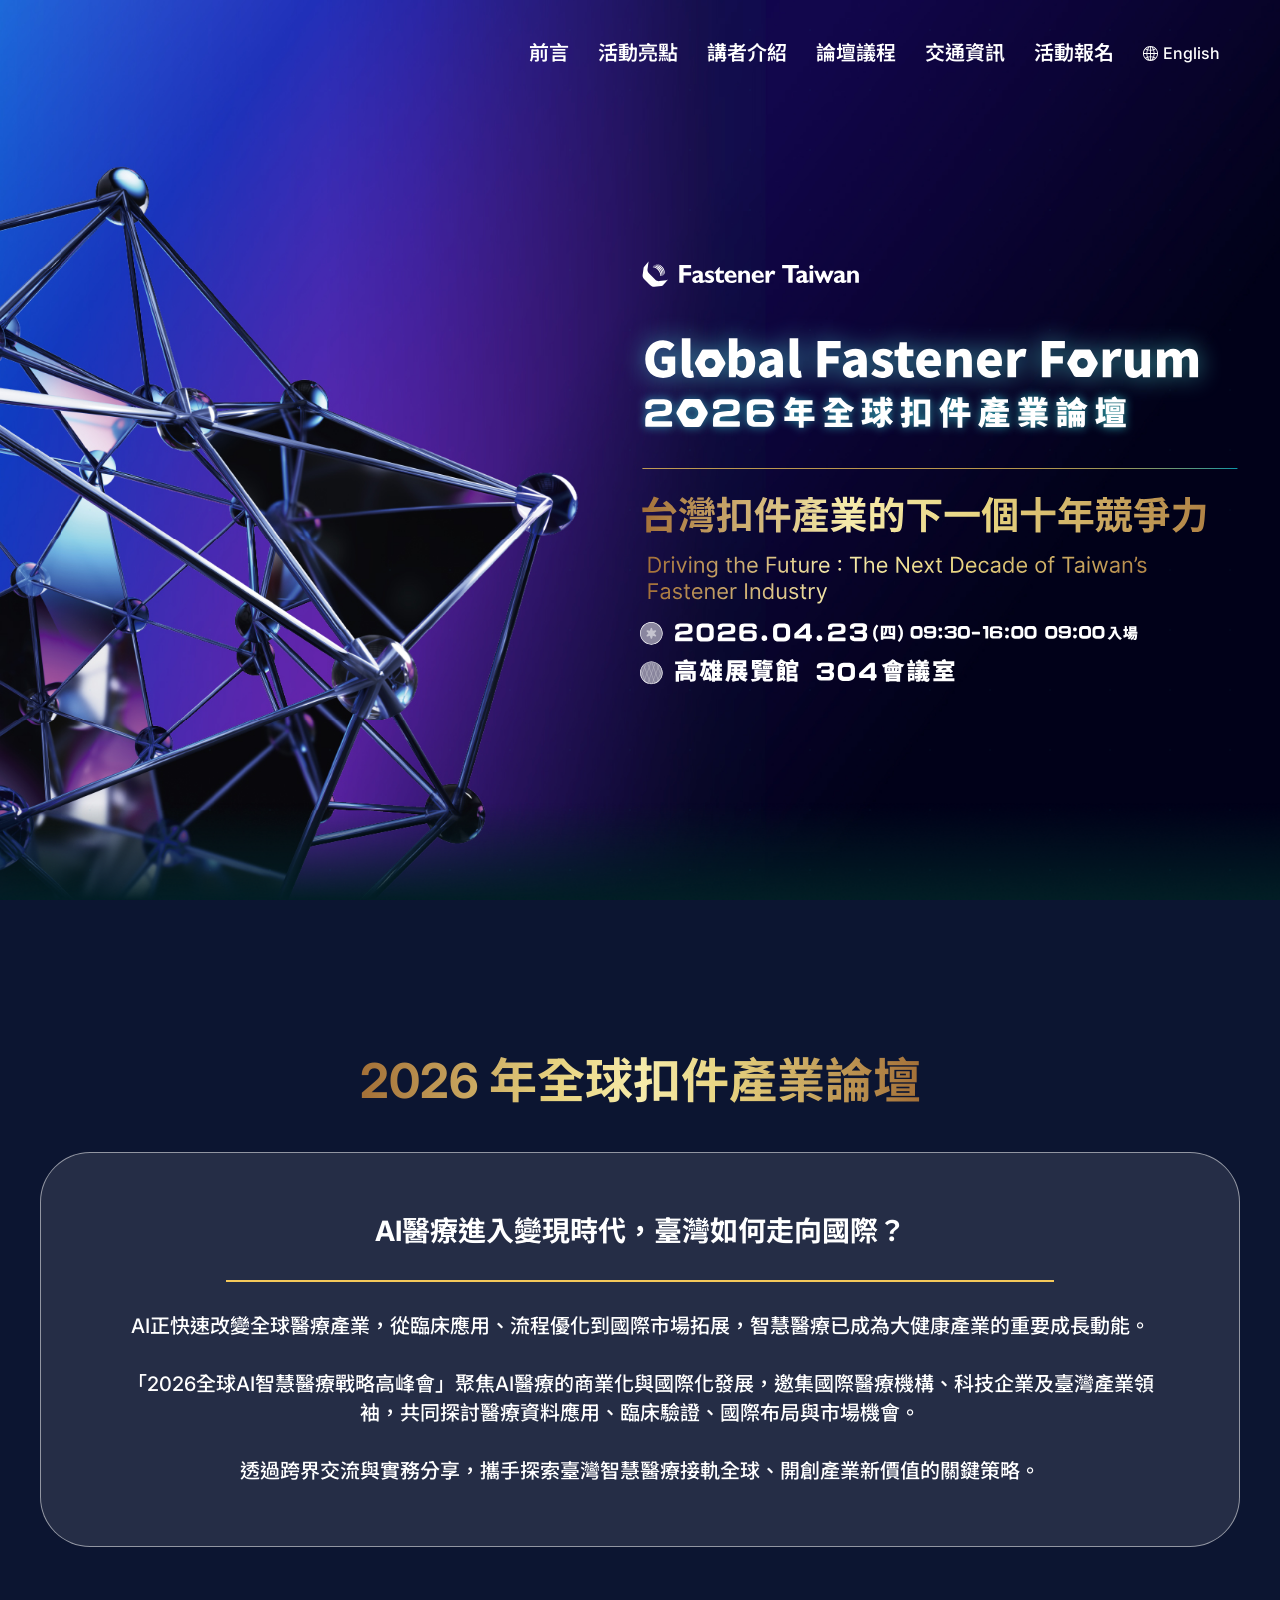
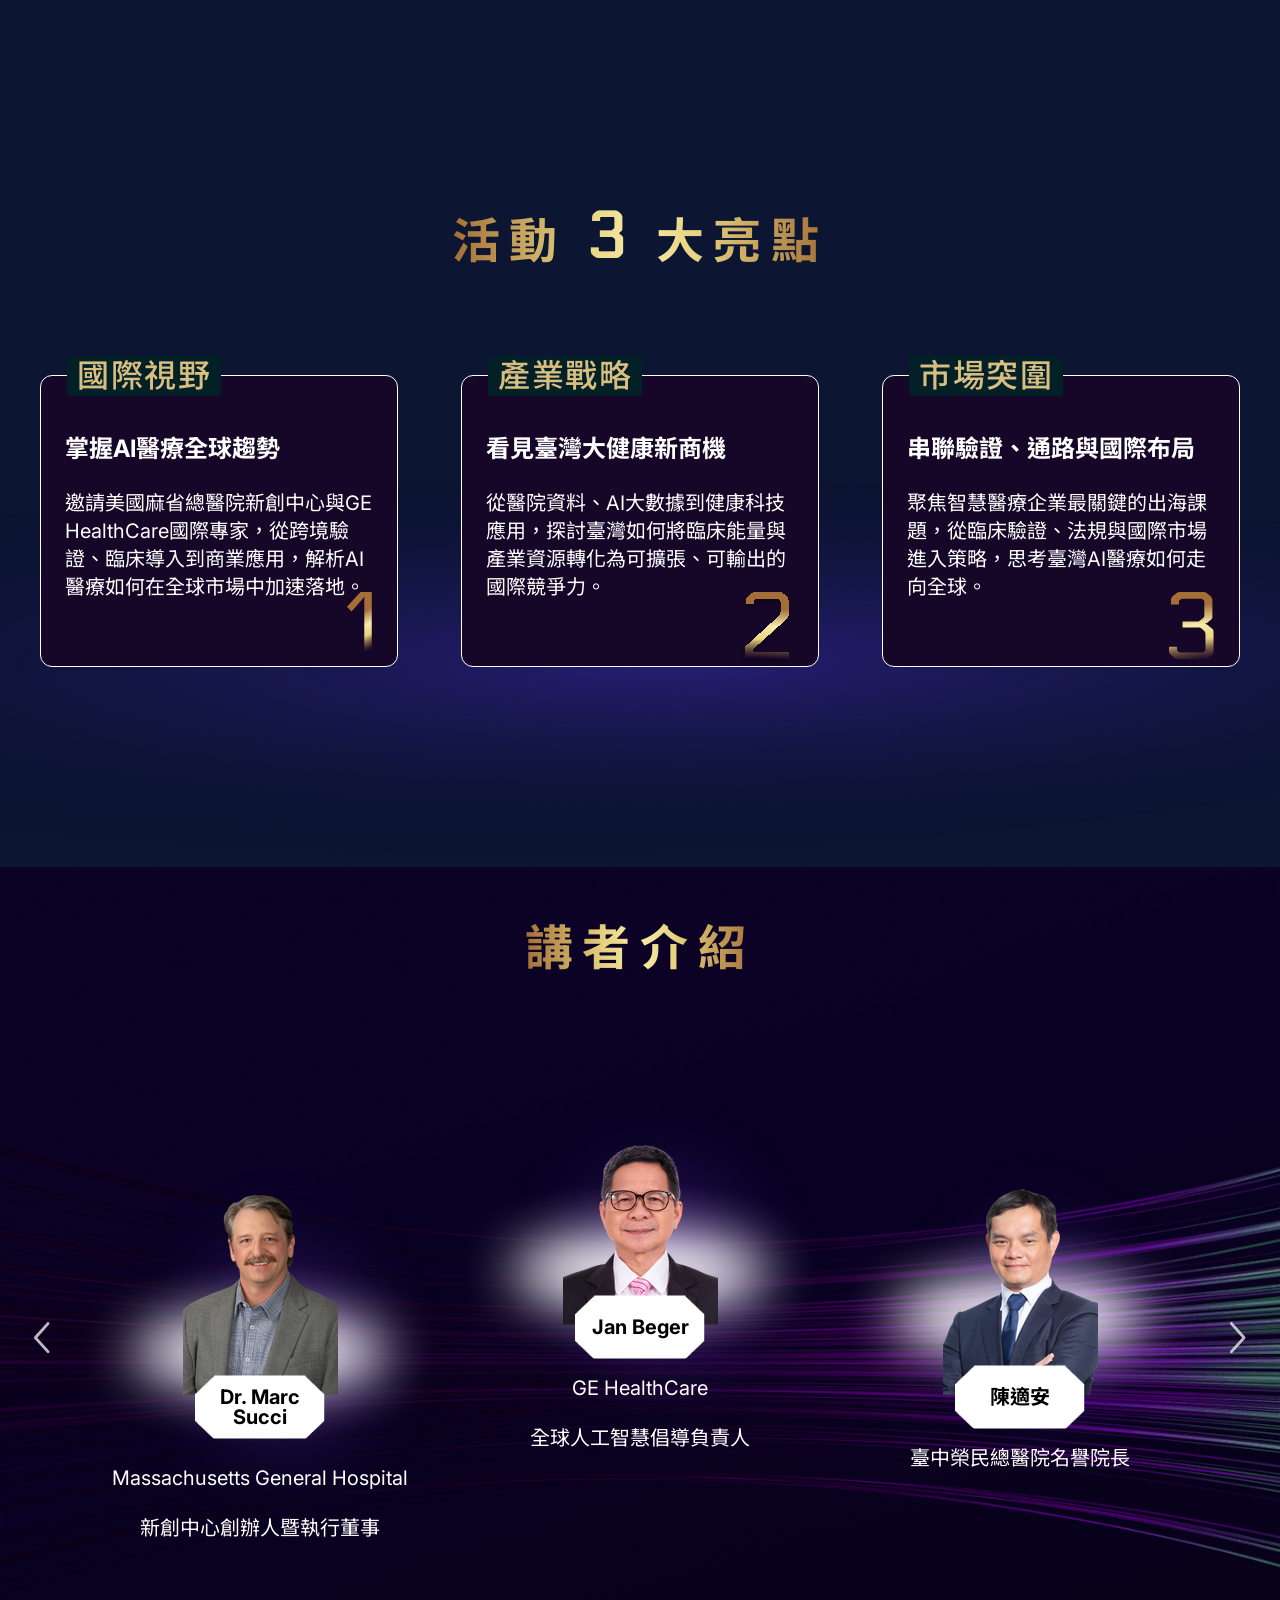
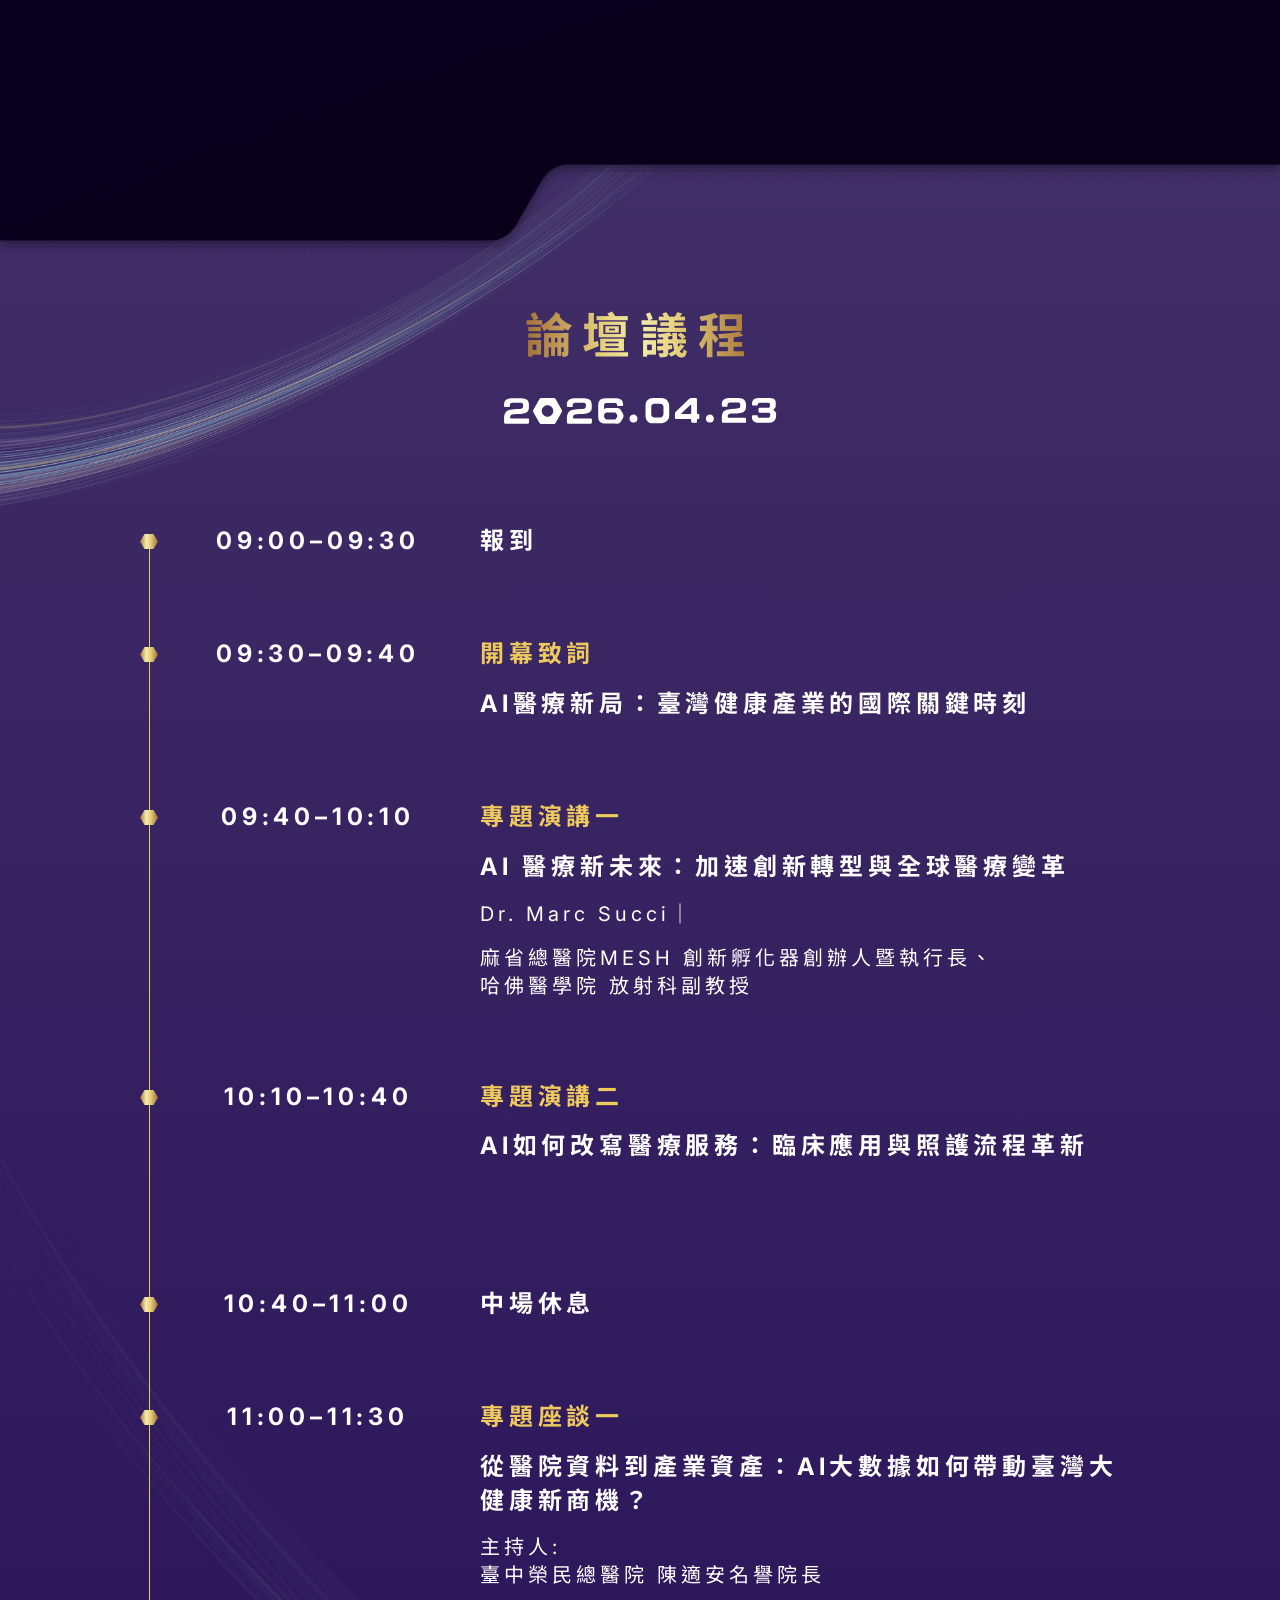
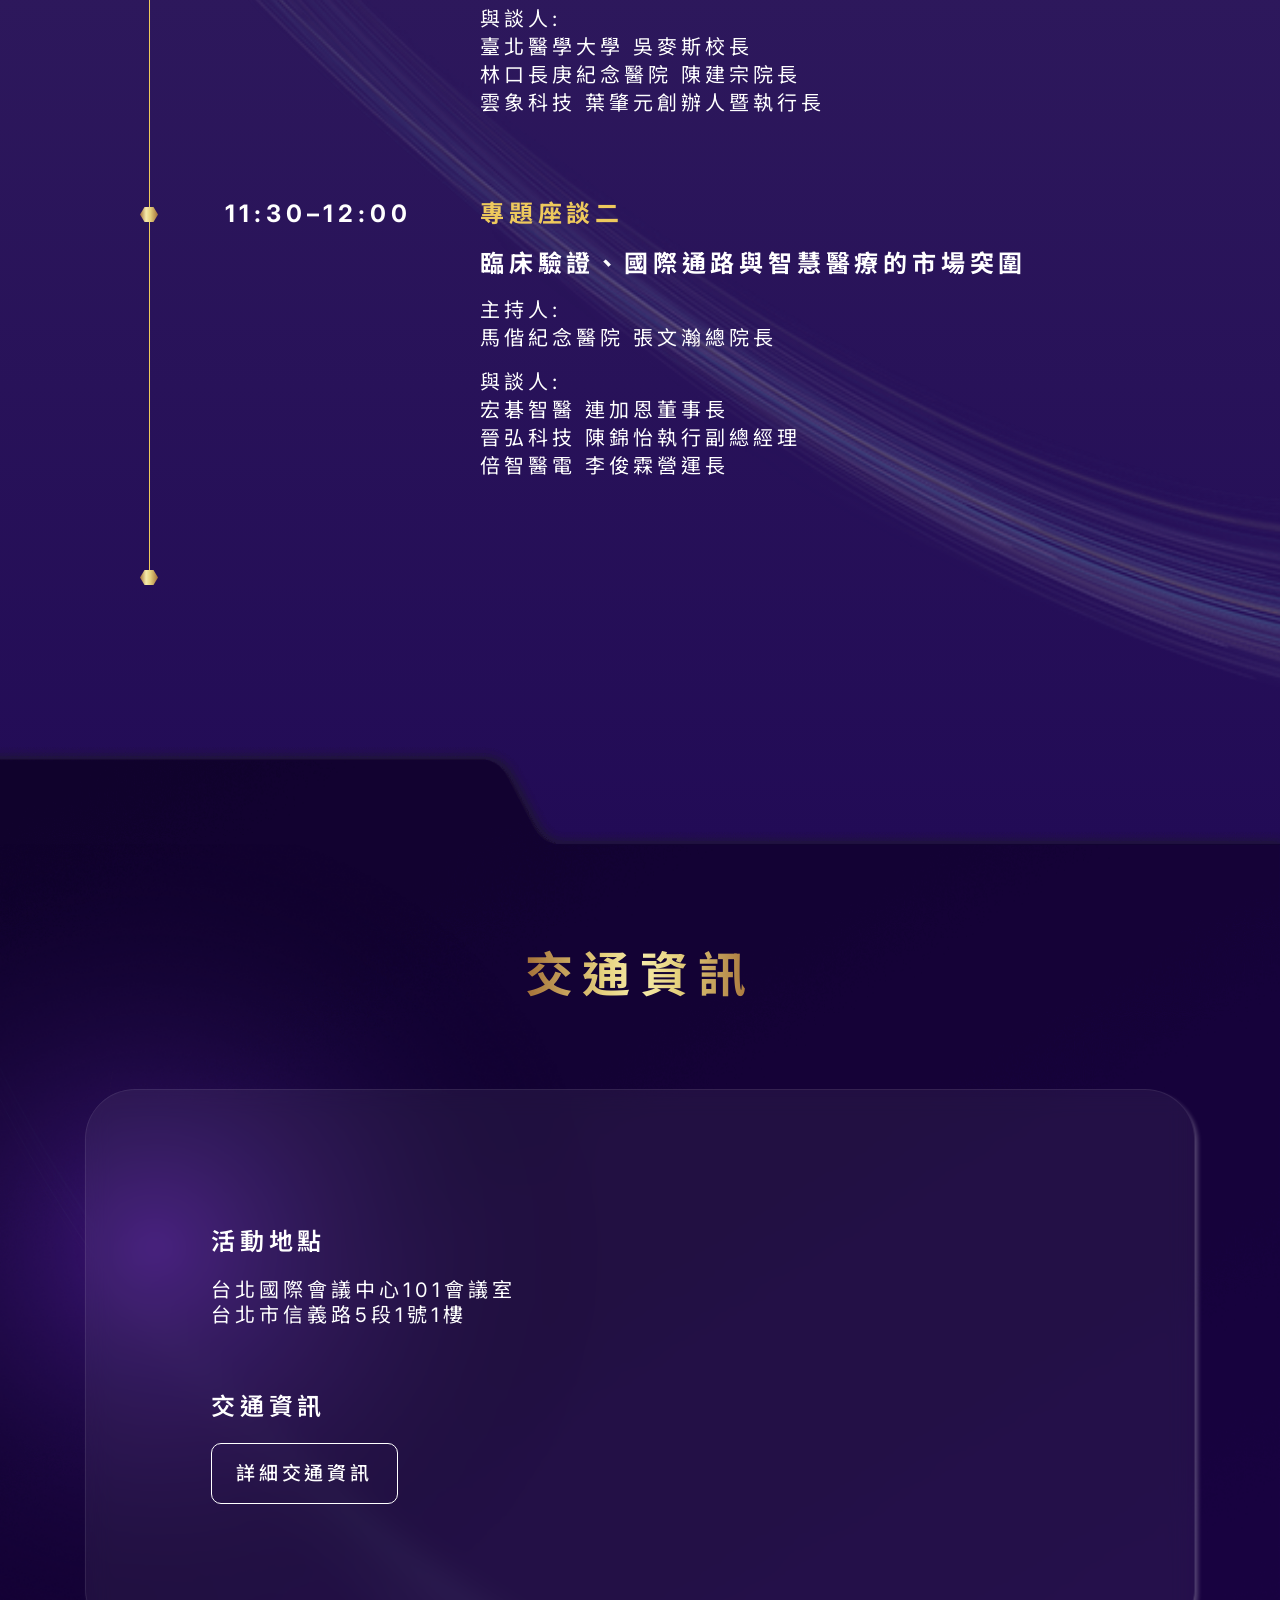
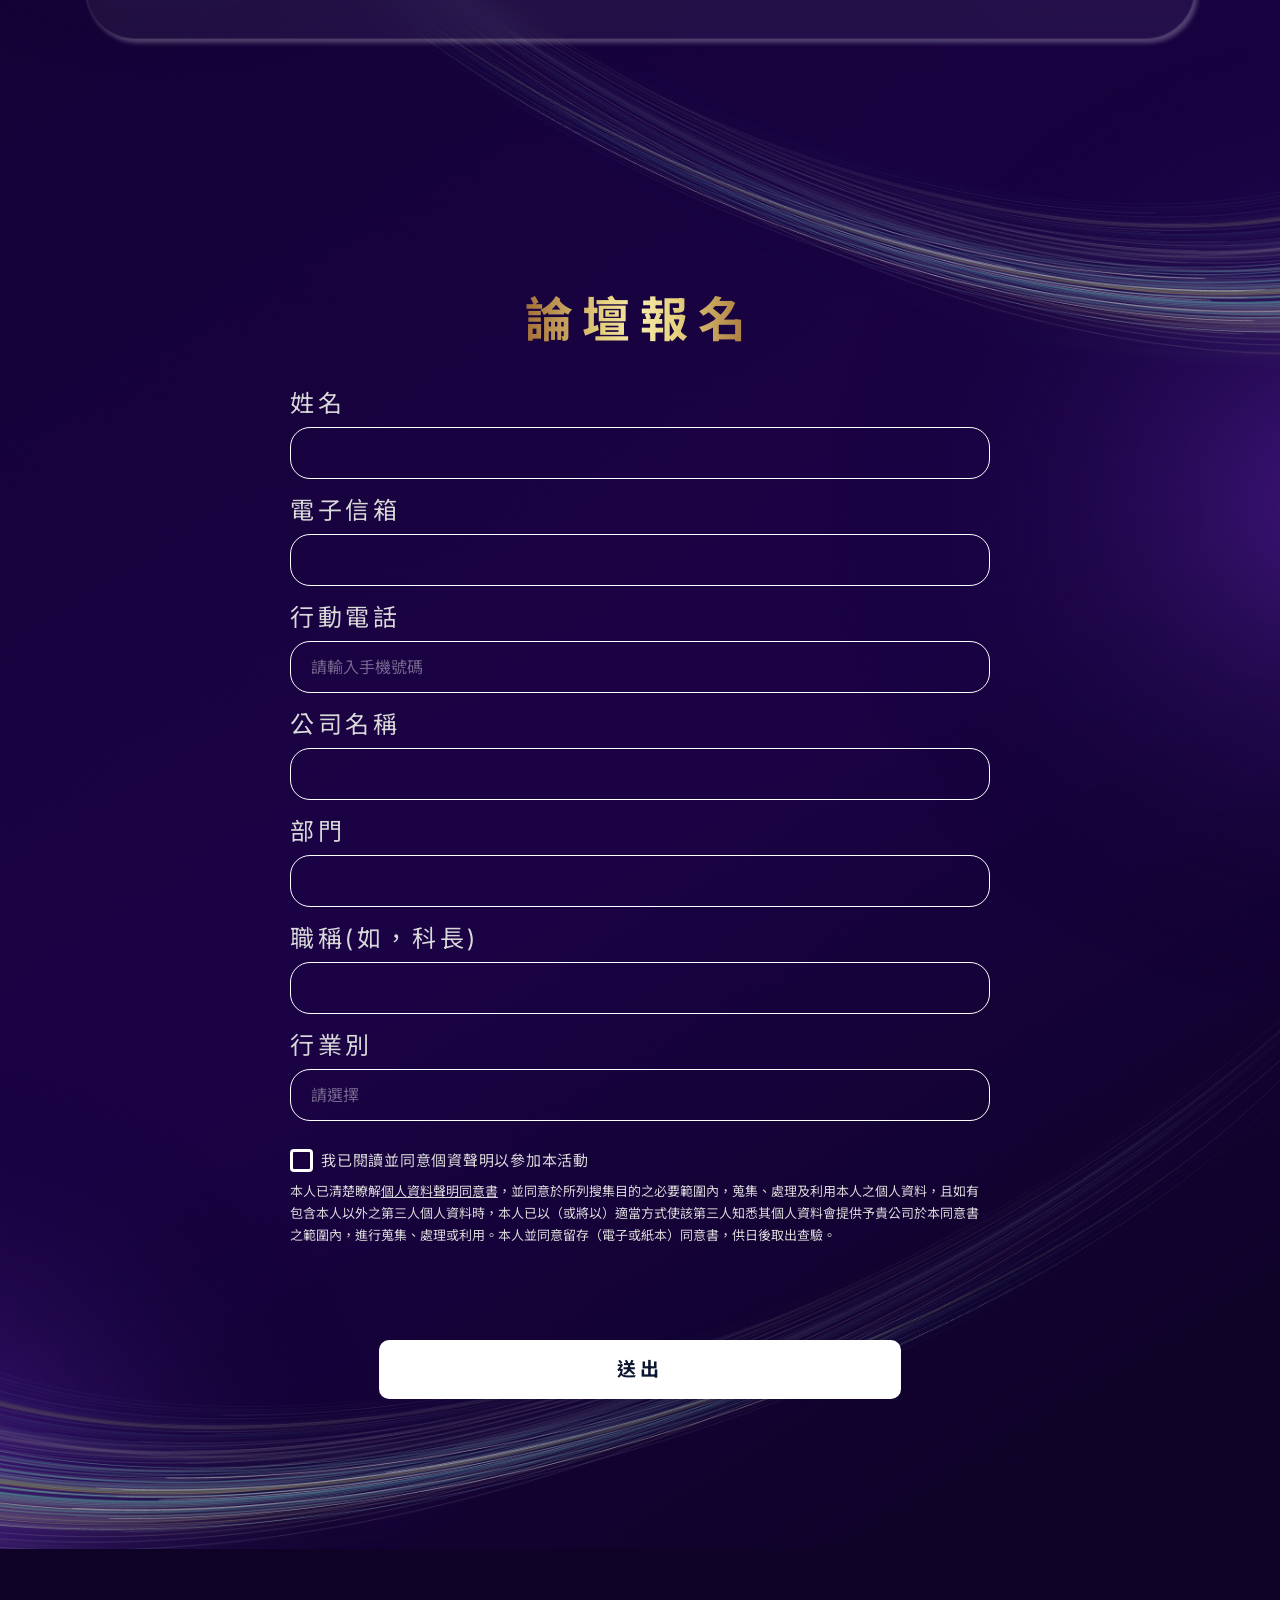
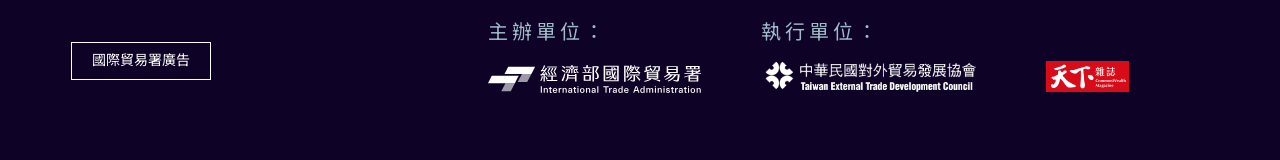
==== commit 9c87d008: "feat: update styles, images, and content for both zh/en pages Co-Authored-By: Claude Sonnet 4.6 <nor" ====
--- a/index.html
+++ b/index.html
@@ -32,8 +32,8 @@
     <link href="https://unpkg.com/aos@2.3.1/dist/aos.css" rel="stylesheet" />
 
     <!-- Preload critical above-the-fold images -->
-    <link rel="preload" href="./assets/image/hero-bg.png" as="image" media="(min-width: 501px)" />
-    <link rel="preload" href="./assets/image/hero-bg-m.png" as="image" media="(max-width: 500px)" />
+    <link rel="preload" href="./assets/image/hero-bg.jpg" as="image" media="(min-width: 501px)" />
+    <link rel="preload" href="./assets/image/hero-bg-m.jpg" as="image" media="(max-width: 500px)" />
     <link rel="preload" href="./assets/image/hero-bottom.png" as="image" />
     <link rel="preload" href="./assets/image/logo.svg" as="image" />
     <link rel="preload" href="./assets/image/hero-title-1.svg" as="image" media="(min-width: 501px)" />
@@ -153,8 +153,8 @@
         <section class="index">
             <a id="index" class="anchor"></a>
 
-            <img src="./assets/image/hero-bg.png" alt="" class="bg pc" />
-            <img src="./assets/image/hero-bg-m.png" alt="" class="bg mb" />
+            <img src="./assets/image/hero-bg.jpg" alt="" class="bg pc" />
+            <img src="./assets/image/hero-bg-m.jpg" alt="" class="bg mb" />
             <img src="./assets/image/hero-bottom.png" alt="" class="bottom" />
             <div class="container">
                 <div>
@@ -686,7 +686,7 @@
         </section>
 
         <!-- Speaker Popup -->
-        <!-- <div class="speaker-popup" id="speakerPopup">
+        <div class="speaker-popup" id="speakerPopup">
             <div class="popup-overlay"></div>
             <div class="popup-wrapper">
                 <div class="popup-container">
@@ -700,26 +700,14 @@
                             </div>
                         </div>
                         <div class="details">
-                            <h2 class="popup-name">佐藤恒治</h2>
-                            <div class="sub-title popup-title">
-                                studio-L 負責人、關西學院大學 教授
-                            </div>
-                            <div class="bio popup-bio">
-                                <p>
-                                    日本知名社區設計師，studio-L創辦人暨執行長、關西學院大學教授、慶應義塾大學特聘教授。
-                                </p>
-                                <p>
-                                    以「設計讓人與地方更幸福」為理念，推動居民參與、公共空間活化與地方創生。
-                                </p>
-                                <p>
-                                    擅長透過工作坊、參與式設計，讓居民成為社區改造的主角。著有《社區設計》等多本專書，作品遍及日本各地，多次受邀於海外演講。
-                                </p>
-                            </div>
+                            <h2 class="popup-name"></h2>
+                            <div class="sub-title popup-title"></div>
+                            <div class="bio popup-bio"></div>
                         </div>
                     </div>
                 </div>
             </div>
-        </div> -->
+        </div>
 
         <!-- agenda Section -->
         <section class="agenda">
@@ -762,7 +750,7 @@
                         <span class="talk-label" data-aos="fade-up" data-aos-offset="100">專題演講一</span>
                         <p class="talk-title" data-aos="fade-up" data-aos-offset="100">AI 醫療新未來：加速創新轉型與全球醫療變革</p>
                         <p class="speaker" data-aos="fade-up" data-aos-offset="100">Dr. Marc Succi｜</p>
-                         <p class="speaker" data-aos="fade-up" data-aos-offset="100">麻省總醫院MESH 創新孵化器創辦人暨執行長、哈佛醫學院 放射科副教授</p>
+                         <p class="speaker" data-aos="fade-up" data-aos-offset="100">麻省總醫院MESH 創新孵化器創辦人暨執行長、<br>哈佛醫學院 放射科副教授</p>
                     </div>
                 </li>
 
--- a/assets/css/style.css
+++ b/assets/css/style.css
@@ -1,7 +1,7 @@
 :root {
-  --primary: #021f26;
-  --dark-bg: #021f26;
-  --darker-bg: #021f26;
+  --primary: #0C1531;
+  --dark-bg: #0C1531;
+  --darker-bg: #0C1531;
   --card-bg: #0d2b27;
   --text-light: #e0f0ee;
   --text-muted: #7ab8b0;
@@ -129,8 +129,8 @@
 
 .btn-primary {
   display: inline-block;
-  background: #021f26;
-  color: #021f26;
+  background: #0C1531;
+  color: #0C1531;
   font-weight: 700;
   font-size: 15px;
   padding: 14px 36px;
@@ -167,7 +167,7 @@
     justify-content: space-between;
     padding: 14px 20px;
     height: 64px;
-    background: #021f26;
+    background: #0C1531;
   }
 }
 nav .logo {
@@ -265,7 +265,7 @@
     left: 0;
     right: 0;
     bottom: 0;
-    background: #021f26;
+    background: #0C1531;
     z-index: 9000;
     overflow-y: auto;
     transform: translateX(100%);
@@ -313,7 +313,7 @@
 
 section.index {
   min-height: 100vh;
-  background: radial-gradient(ellipse at 60% 40%, #0d3b30 0%, #021f26 70%);
+  background: radial-gradient(ellipse at 60% 40%, #0d3b30 0%, #0C1531 70%);
   display: flex;
   align-items: center;
   padding: 100px 30px 60px;
@@ -400,21 +400,23 @@
   max-width: 1200px;
   margin: 0 auto;
   display: flex;
-  align-items: center;
+  align-items: center
   gap: 40px;
   text-align: left;
 }
 @media (max-width: 500px) {
   section.index .container {
-    align-items: flex-start;
+    align-items: flex-start;   
   }
 }
 section.index .container > div {
   width: 50%;
+  margin-left: auto;
 }
 @media (max-width: 500px) {
   section.index .container > div {
     width: 100%;
+    margin-left: 0;
   }
 }
 section.index .logo {
@@ -442,13 +444,13 @@
 }
 @media (max-width: 501px) {
   section.index .hero-title-2 {
-    margin-top: 72%;
+    margin-top: 10%;
     width: 100%;
   }
 }
 @media (max-width: 405px) {
   section.index .hero-title-2 {
-    margin-top: 96%;
+    margin-top: 8%;
   }
 }
 section.index .hero-title-3 {
@@ -466,7 +468,7 @@
 }
 
 section.foreword {
-  background: #021f26;
+  background: #0C1531;
   padding: 150px 30px 100px;
   position: relative;
   overflow: visible;
@@ -547,12 +549,12 @@
   }
 }
 section.foreword .item p strong {
-  color: #021f26;
+  color: #0C1531;
   line-height: 27px;
 }
 
 section.highlights {
-  background: #021f26;
+  background: #0C1531;
   padding: 150px 30px 100px;
   position: relative;
   overflow: visible;
@@ -604,7 +606,7 @@
   }
 }
 section.highlights .highlight-card {
-  background: rgb(8, 28, 36);
+  background: rgb(22 7 40);
   border: 1px solid #ffffff;
   border-radius: 12px;
   padding: 50px 24px 65px;
@@ -672,7 +674,7 @@
   overflow: visible;
   padding: 150px 30px 100px;
   position: relative;
-  background: #021f26;
+  background: #0C1531;
   z-index: 2;
 }
 @media (max-width: 991px) {
@@ -854,7 +856,7 @@
 
 section.agenda {
   font-family: "Inter", "Noto Sans TC", sans-serif;
-  background: linear-gradient(180deg, #024649 0%, #000b0f 100%);
+  background: linear-gradient(180deg, #402E66 0%, #220b56 100%);
   padding: 150px 0 250px;
 }
 @media (max-width: 500px) {
@@ -1051,7 +1053,7 @@
 .location-registration-wrap {
   position: relative;
   z-index: 3;
-  background-color: #000b0f;
+  background-color: #0C1531;
 }
 .location-registration-wrap .location-registration-bg {
   position: absolute;
@@ -1337,7 +1339,7 @@
   outline: none;
 }
 section.registration .campaign-form-wrap select option {
-  background: #021f26;
+  background: #0C1531;
   color: #d9d9d9;
 }
 section.registration .campaign-form-wrap .checkbox-item {
@@ -1476,7 +1478,7 @@
   display: block;
   margin: 0 auto;
   background: #fff;
-  color: #021f26;
+  color: #0C1531;
   font-weight: 700;
   font-size: 19px;
   line-height: 1;
@@ -1522,7 +1524,7 @@
   display: flex;
 }
 section.registration .campaign-form-wrap .campaign-popup .popup-box {
-  background-color: #021f26;
+  background-color: #0C1531;
   border: 1px solid rgba(255, 255, 255, 0.2);
   border-radius: 12px;
   padding: 32px 24px;
@@ -1561,7 +1563,7 @@
 }
 
 footer {
-  background: #012023;
+  background: #0e0226;
   padding: 73px 151px 60px 71px;
 }
 @media (max-width: 991px) {
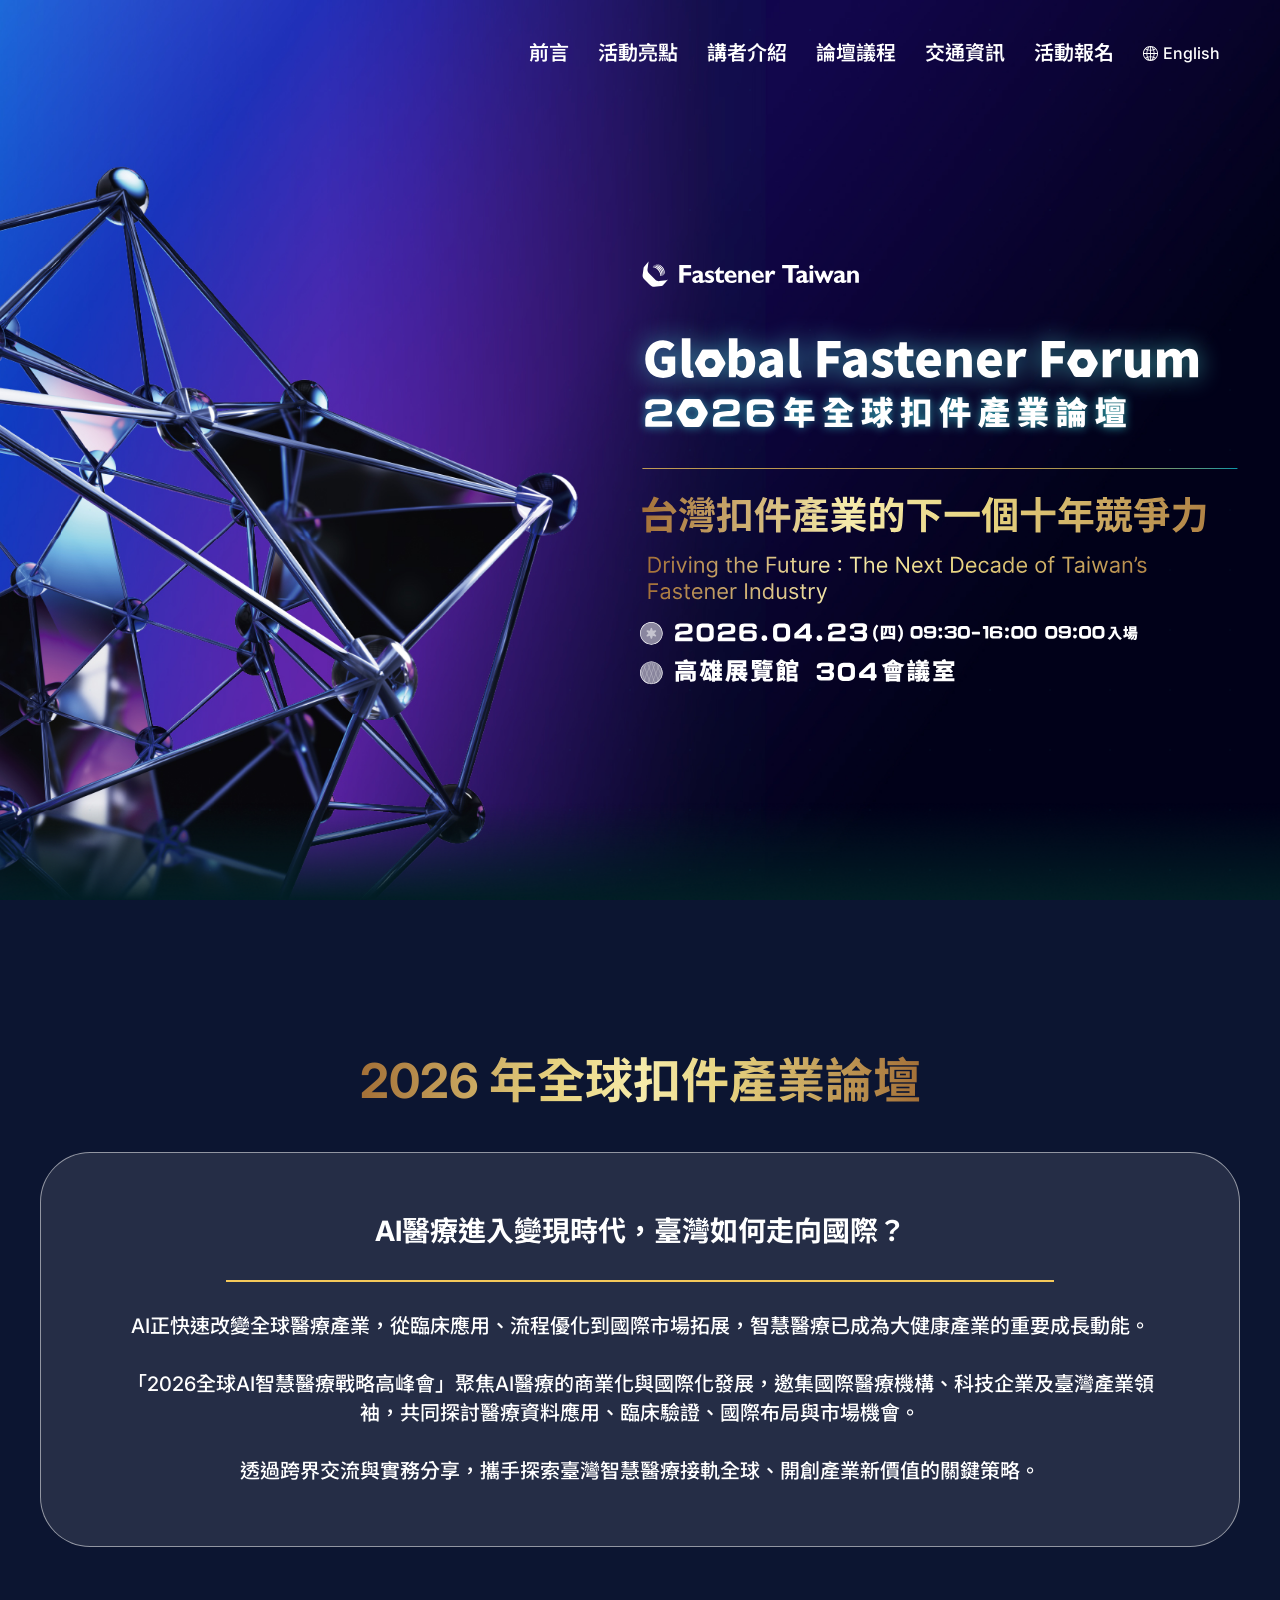
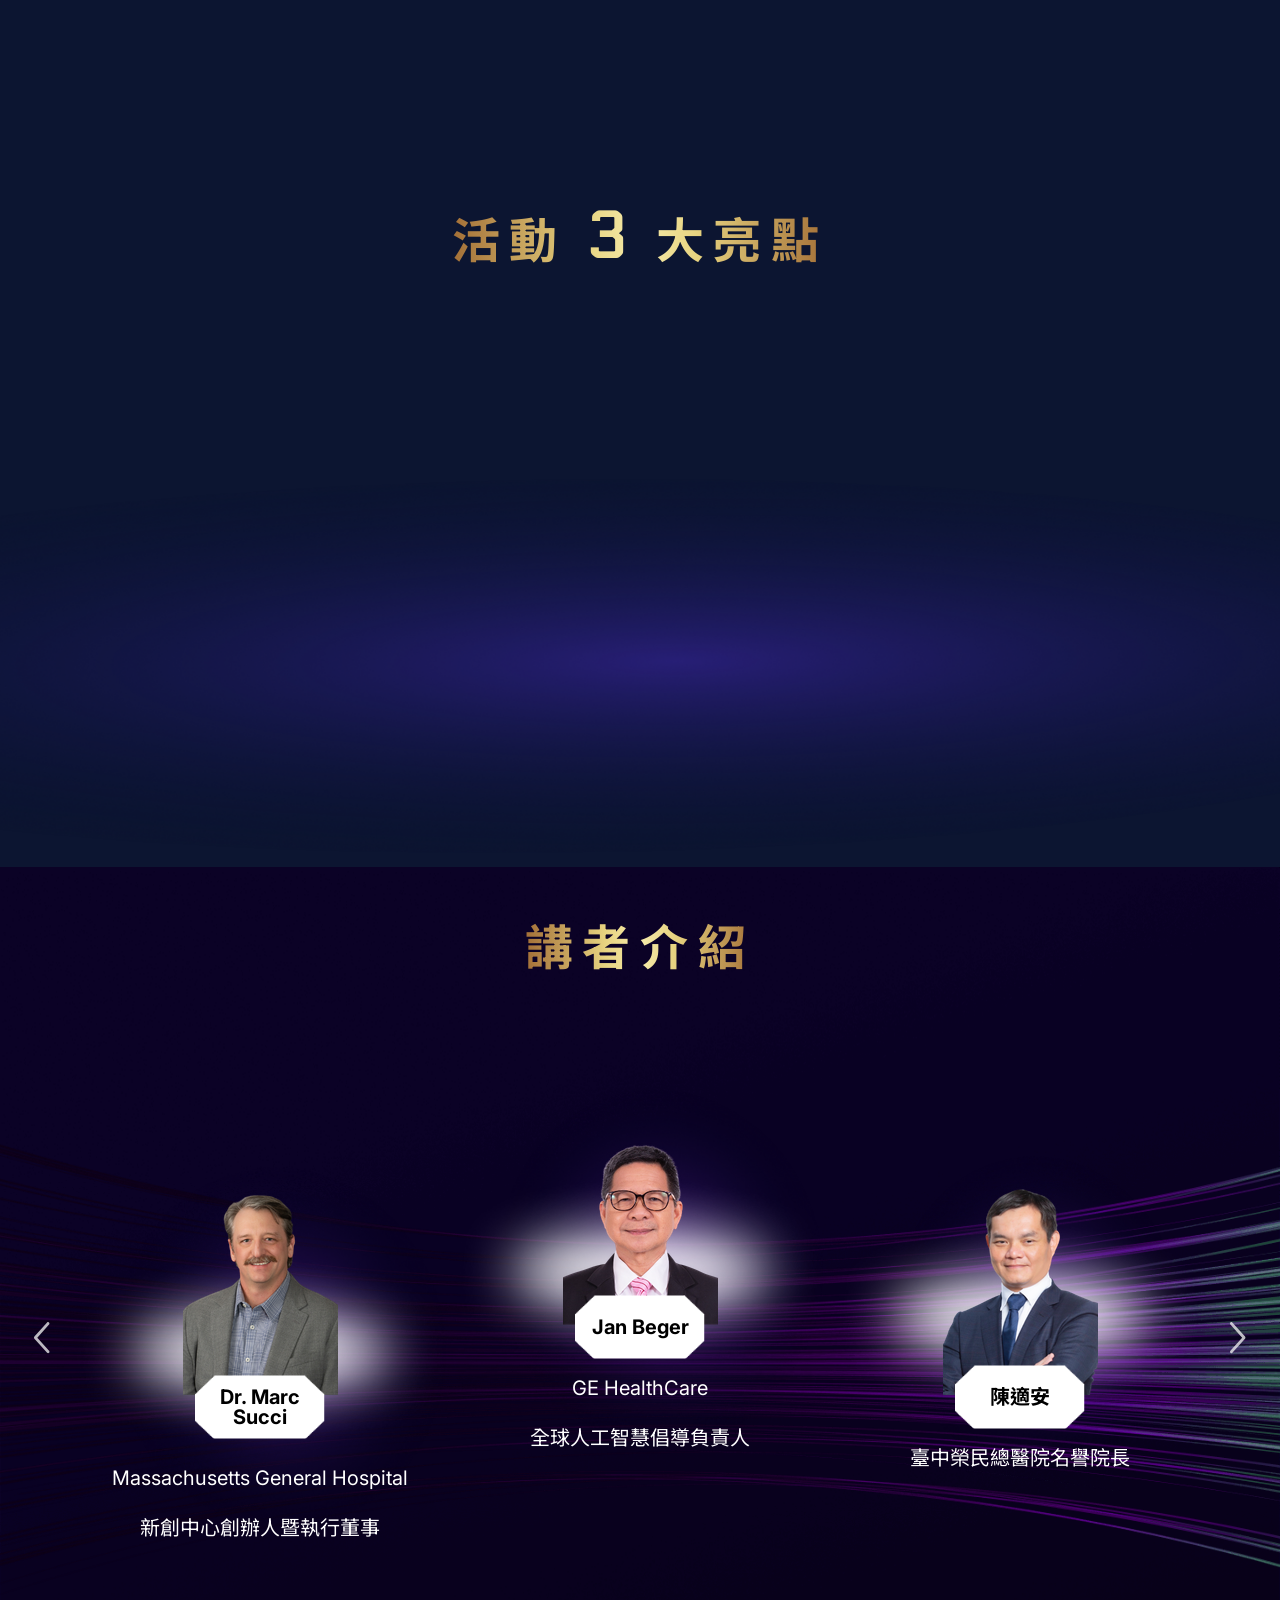
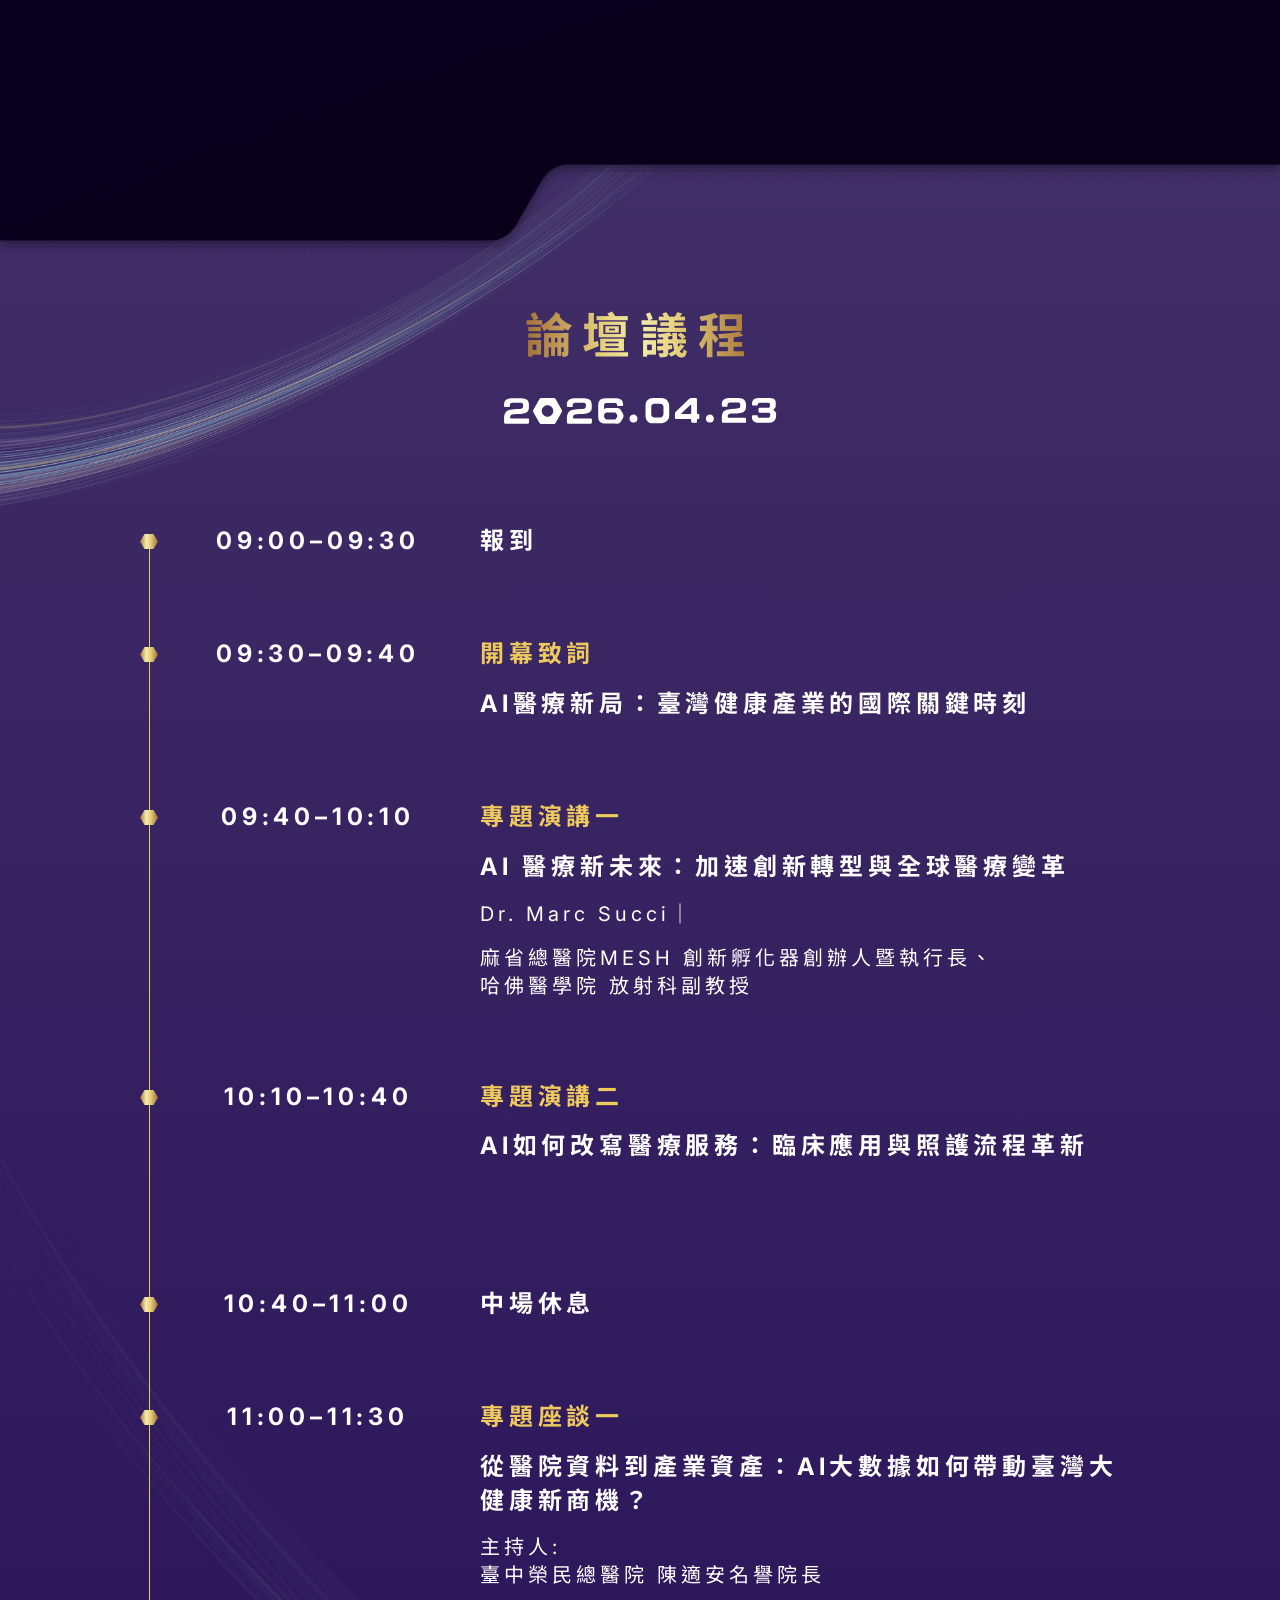
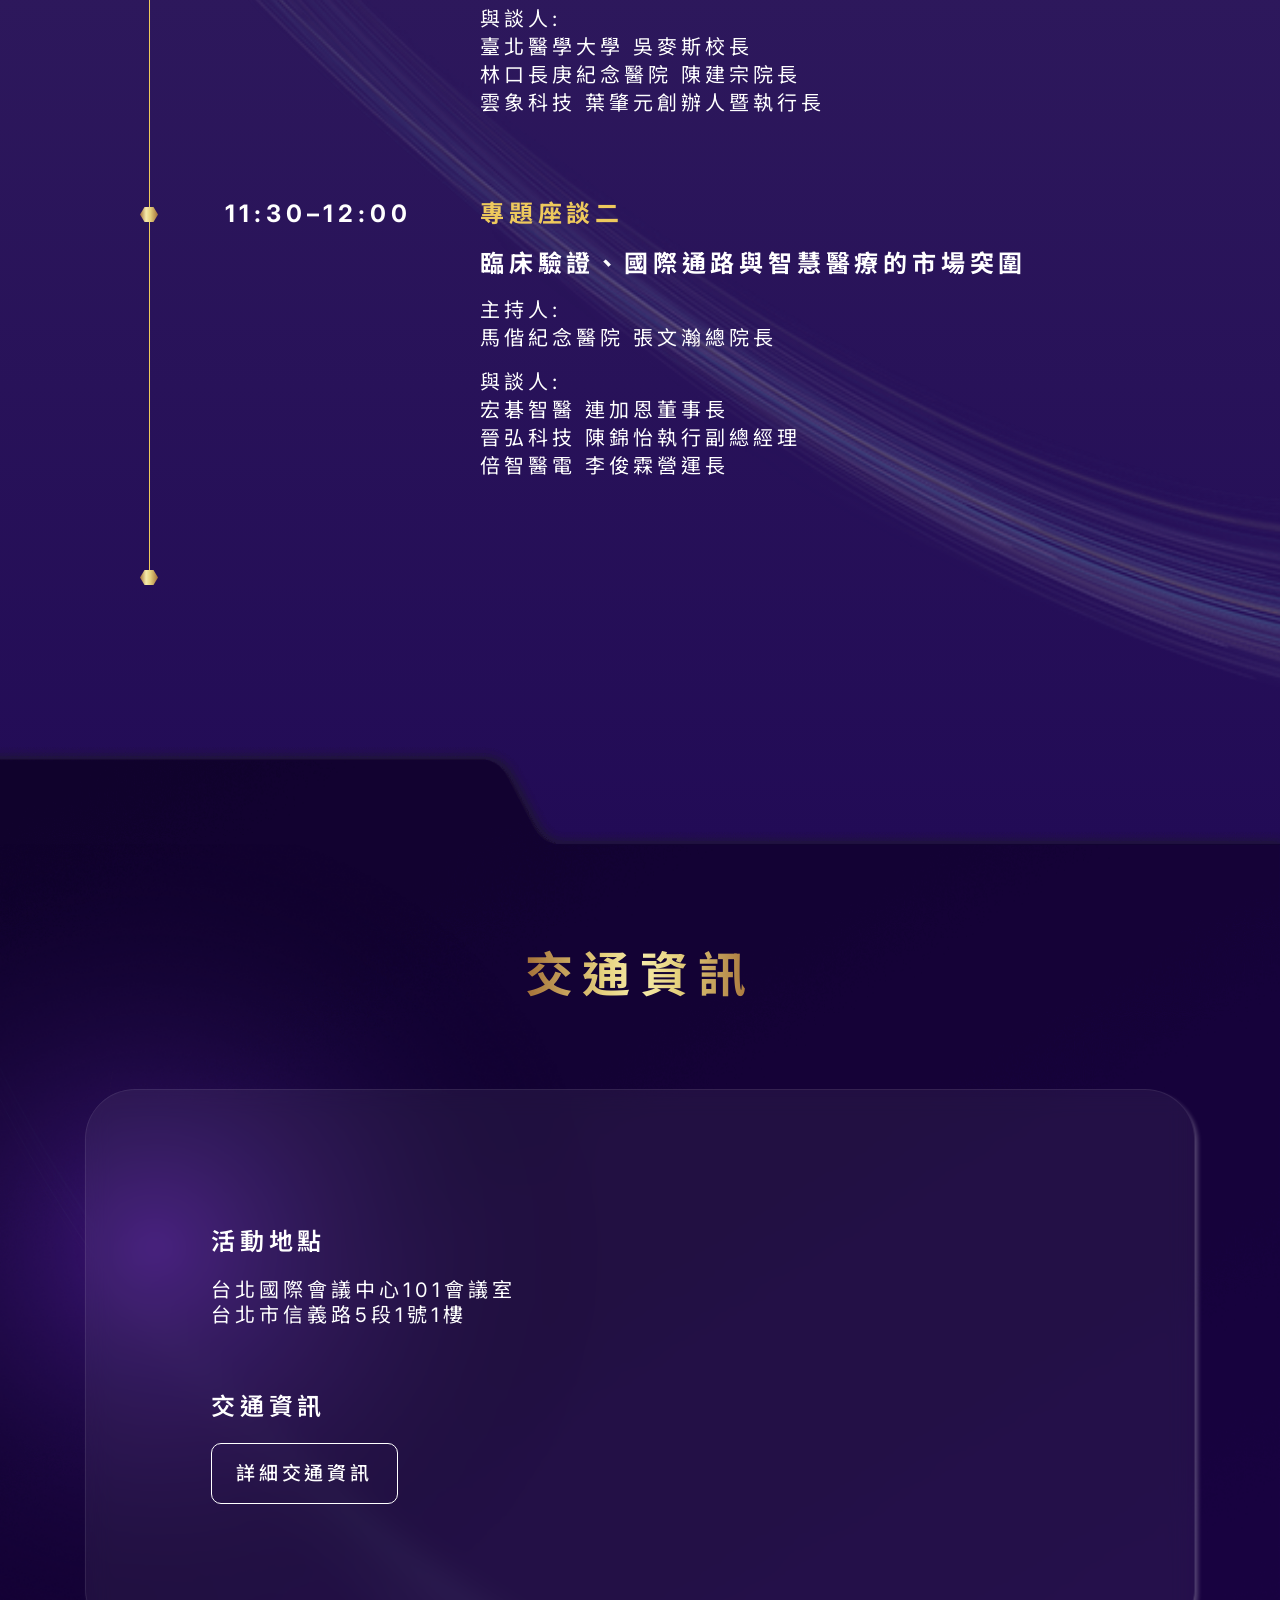
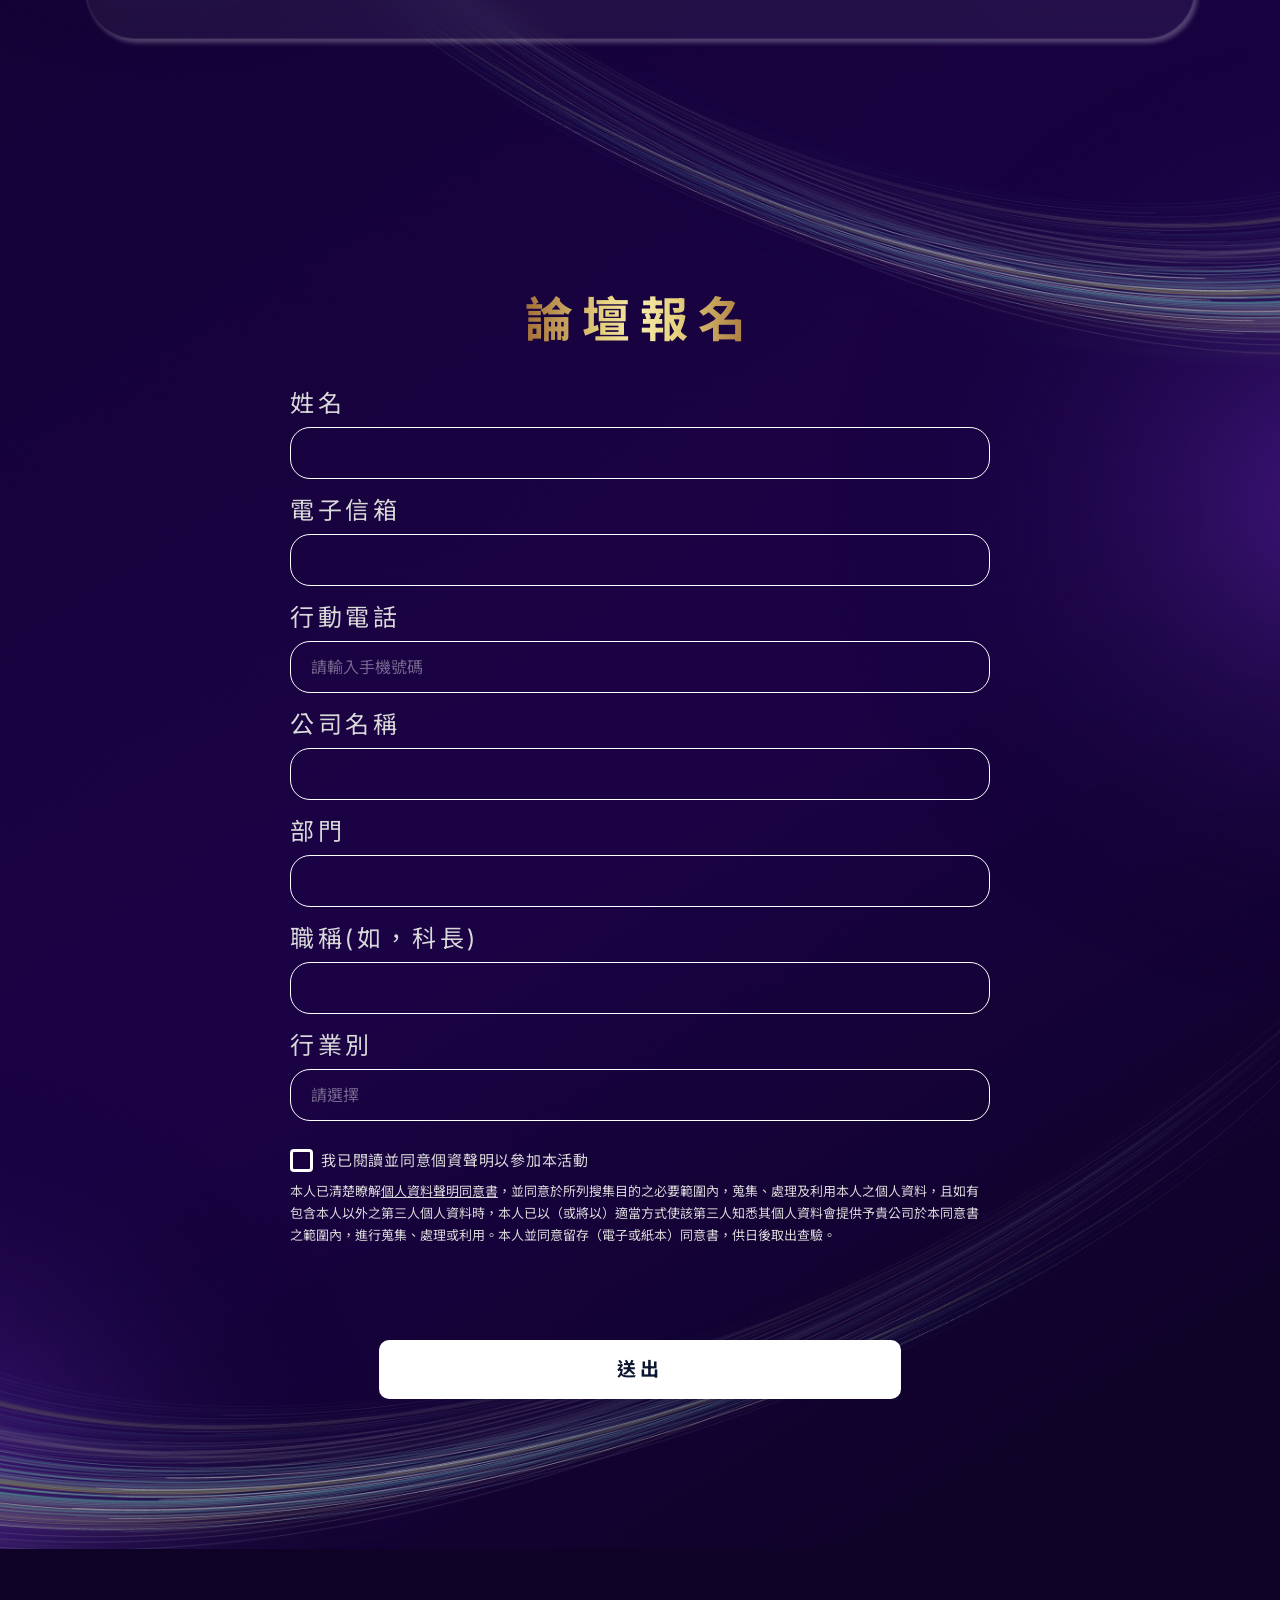
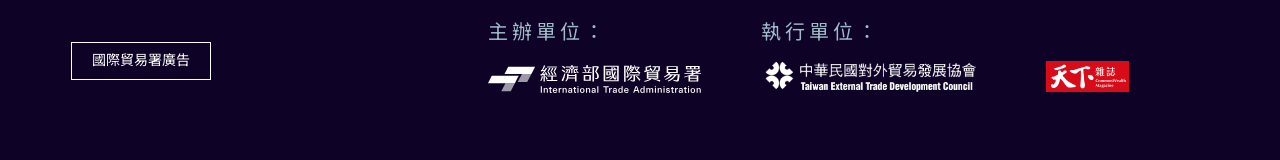
==== commit 27a6f1b8: "fix: repair registration form bugs in zh/en versions - Fix mobile phone field ID mismatch (other_2 v" ====
--- a/index.html
+++ b/index.html
@@ -955,6 +955,7 @@
   </div>
   <div class="campaign-popup">
     <div class="popup-box">
+      <button class="popup-close">&#x2715;</button>
       <div class="popup-title"></div>
       <div class="popup-content"></div>
     </div>
@@ -1219,7 +1220,7 @@
     };
     
     const validateMobile = (value) => {
-      const mobileError = document.querySelector('[data-err_id="mobile"]');
+      const mobileError = document.querySelector('[data-err_id="other_2"]');
       const noEnglish = new RegExp(
         /^^[^A-Za-z]*$/
       );
@@ -1267,8 +1268,8 @@
     };
   
     const checkMobile = () => {
-      const mobileInput = document.getElementById('mobile');
-      const mobileError = document.querySelector('[data-err_id="mobile"]');
+      const mobileInput = document.getElementById('other_2');
+      const mobileError = document.querySelector('[data-err_id="other_2"]');
   
       if (mobileInput) {
         mobileInput.addEventListener('input', () => {
@@ -1288,8 +1289,8 @@
       const nameInput = document.getElementById('last_name');
       const nameError = document.querySelector('[data-err_id="last_name"]');
       const nameRequiredValue = nameInput ? Number(nameInput.getAttribute('data-required')) : 0;
-      const mobileInput = document.getElementById('mobile');
-      const mobileError = document.querySelector('[data-err_id="mobile"]');
+      const mobileInput = document.getElementById('other_2');
+      const mobileError = document.querySelector('[data-err_id="other_2"]');
       const mobileRequiredValue = mobileInput ? Number(mobileInput.getAttribute('data-required')) : 0;
       const emailInput = document.getElementById('email');
       const emailError = document.querySelector('[data-err_id="email"]');
@@ -1386,9 +1387,12 @@
       setSelectColor();
       submitRegistration();
       checkMobile();
-      
-      
-      
+
+      const popup = document.querySelector('.campaign-popup');
+      document.querySelector('.campaign-popup .popup-close').addEventListener('click', () => switchPopup(null, false));
+      popup.addEventListener('click', (e) => {
+        if (e.target === popup) switchPopup(null, false);
+      });
     });
   </script>
 
--- a/assets/css/style.css
+++ b/assets/css/style.css
@@ -1561,6 +1561,30 @@
   color: #fff;
   text-decoration: underline;
 }
+section.registration .campaign-form-wrap .campaign-popup .popup-box {
+  position: relative;
+}
+section.registration .campaign-form-wrap .campaign-popup .popup-box .popup-close {
+  position: absolute;
+  top: 12px;
+  right: 12px;
+  width: 28px;
+  height: 28px;
+  display: flex;
+  align-items: center;
+  justify-content: center;
+  background: transparent;
+  border: none;
+  color: rgba(255, 255, 255, 0.6);
+  font-size: 16px;
+  cursor: pointer;
+  border-radius: 4px;
+  transition: color 0.2s, background 0.2s;
+}
+section.registration .campaign-form-wrap .campaign-popup .popup-box .popup-close:hover {
+  color: #fff;
+  background: rgba(255, 255, 255, 0.1);
+}
 
 footer {
   background: #0e0226;
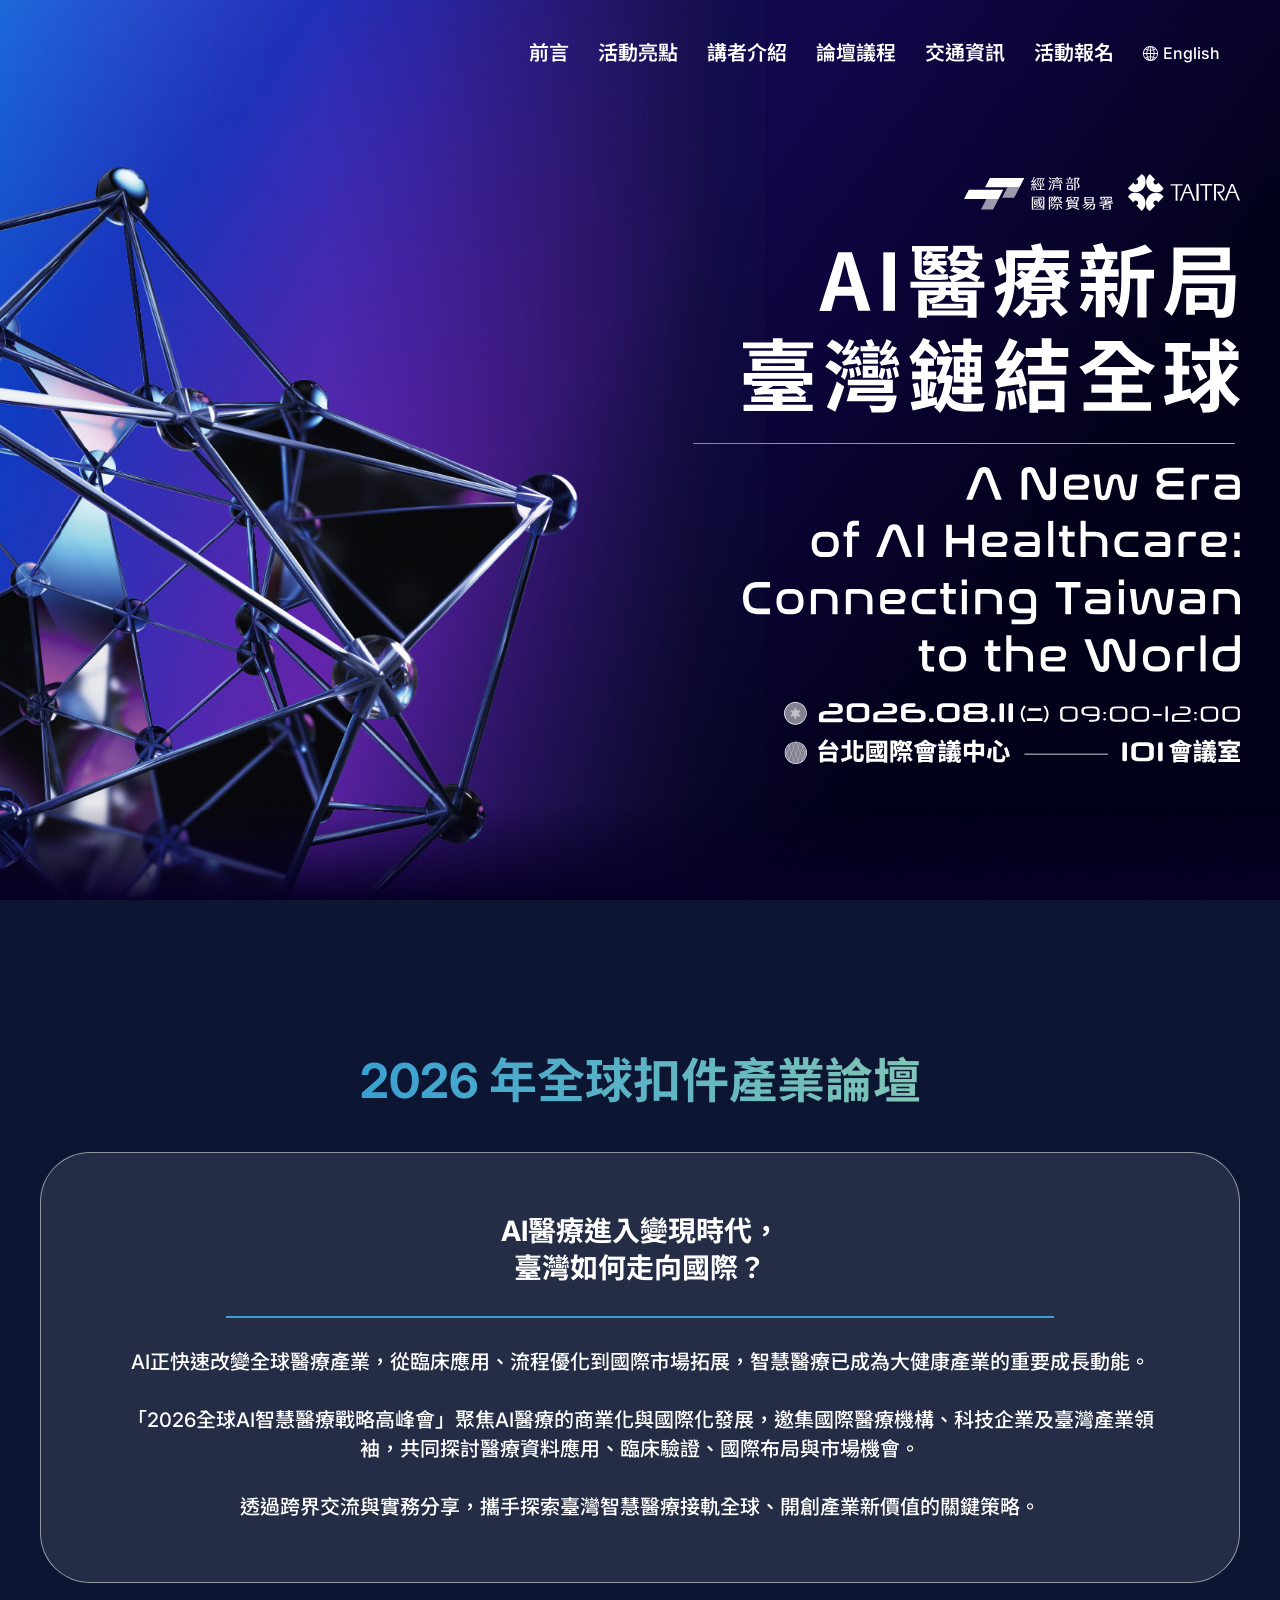
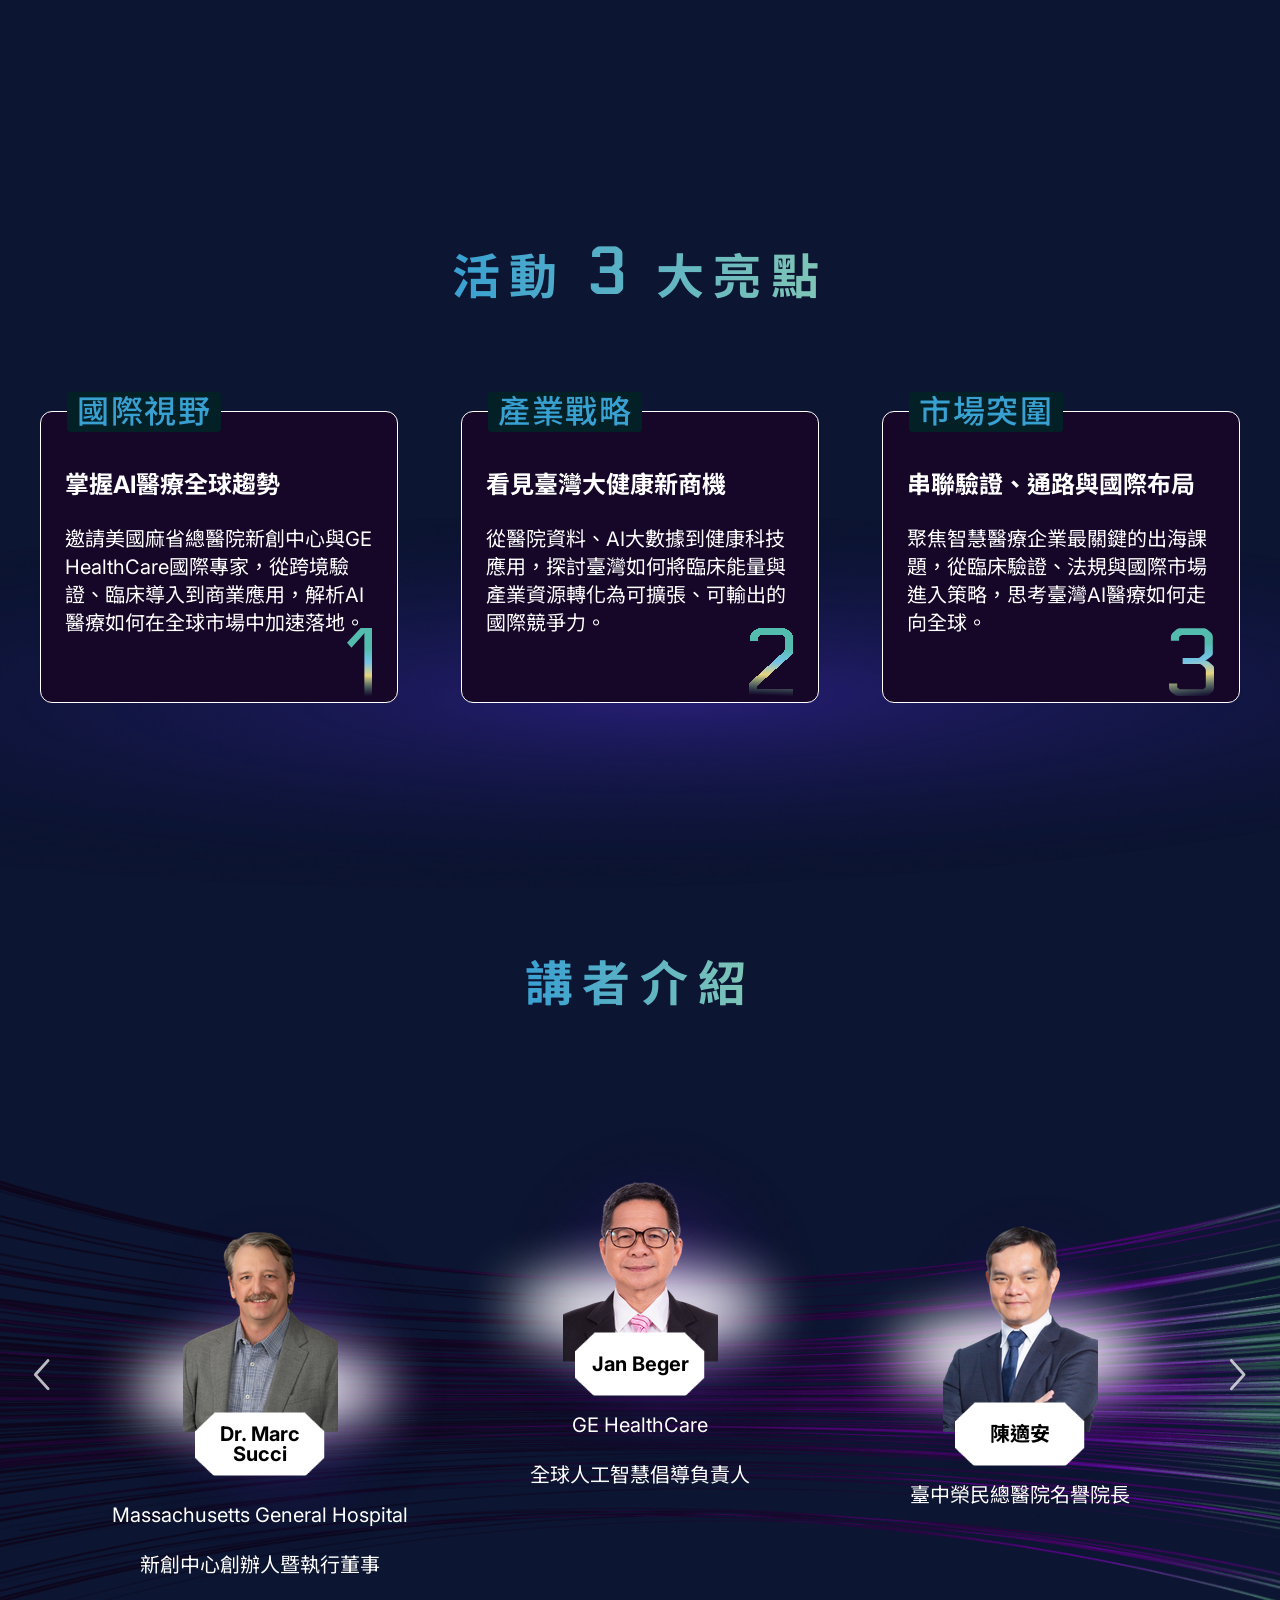
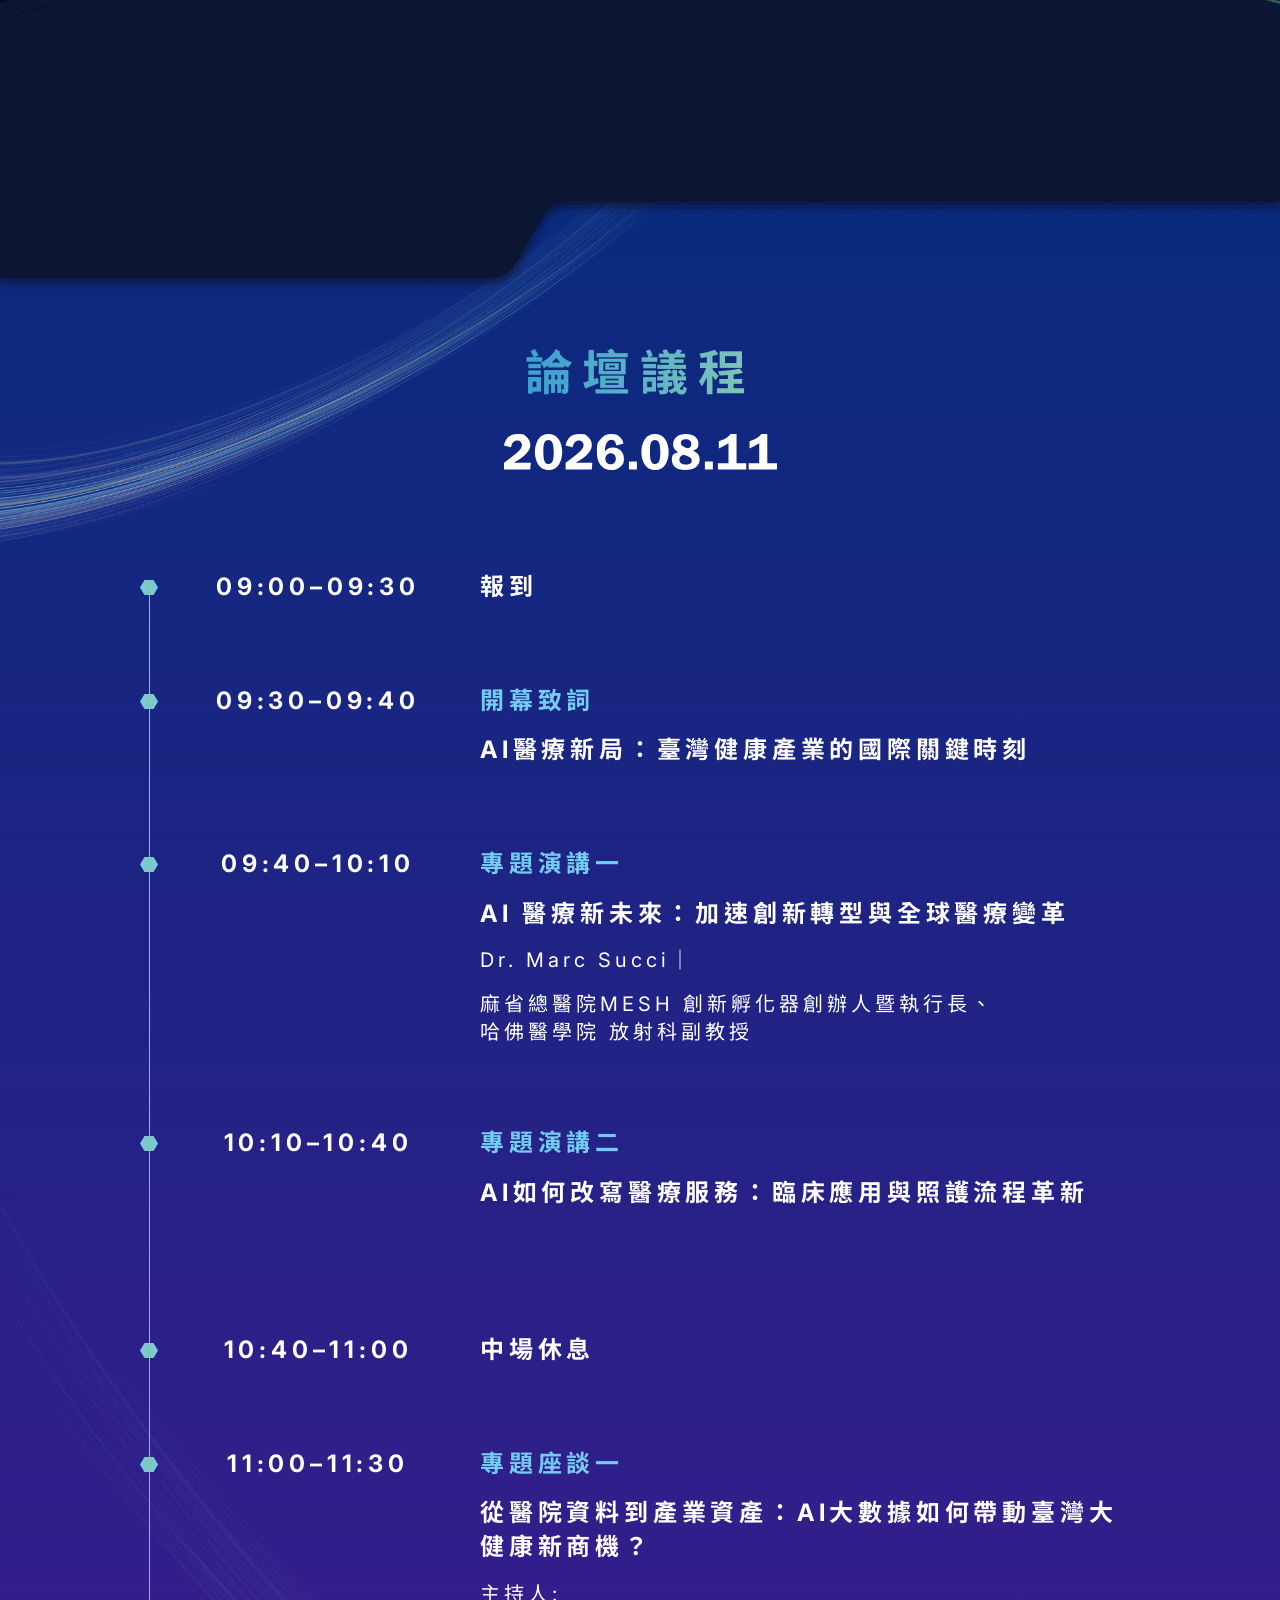
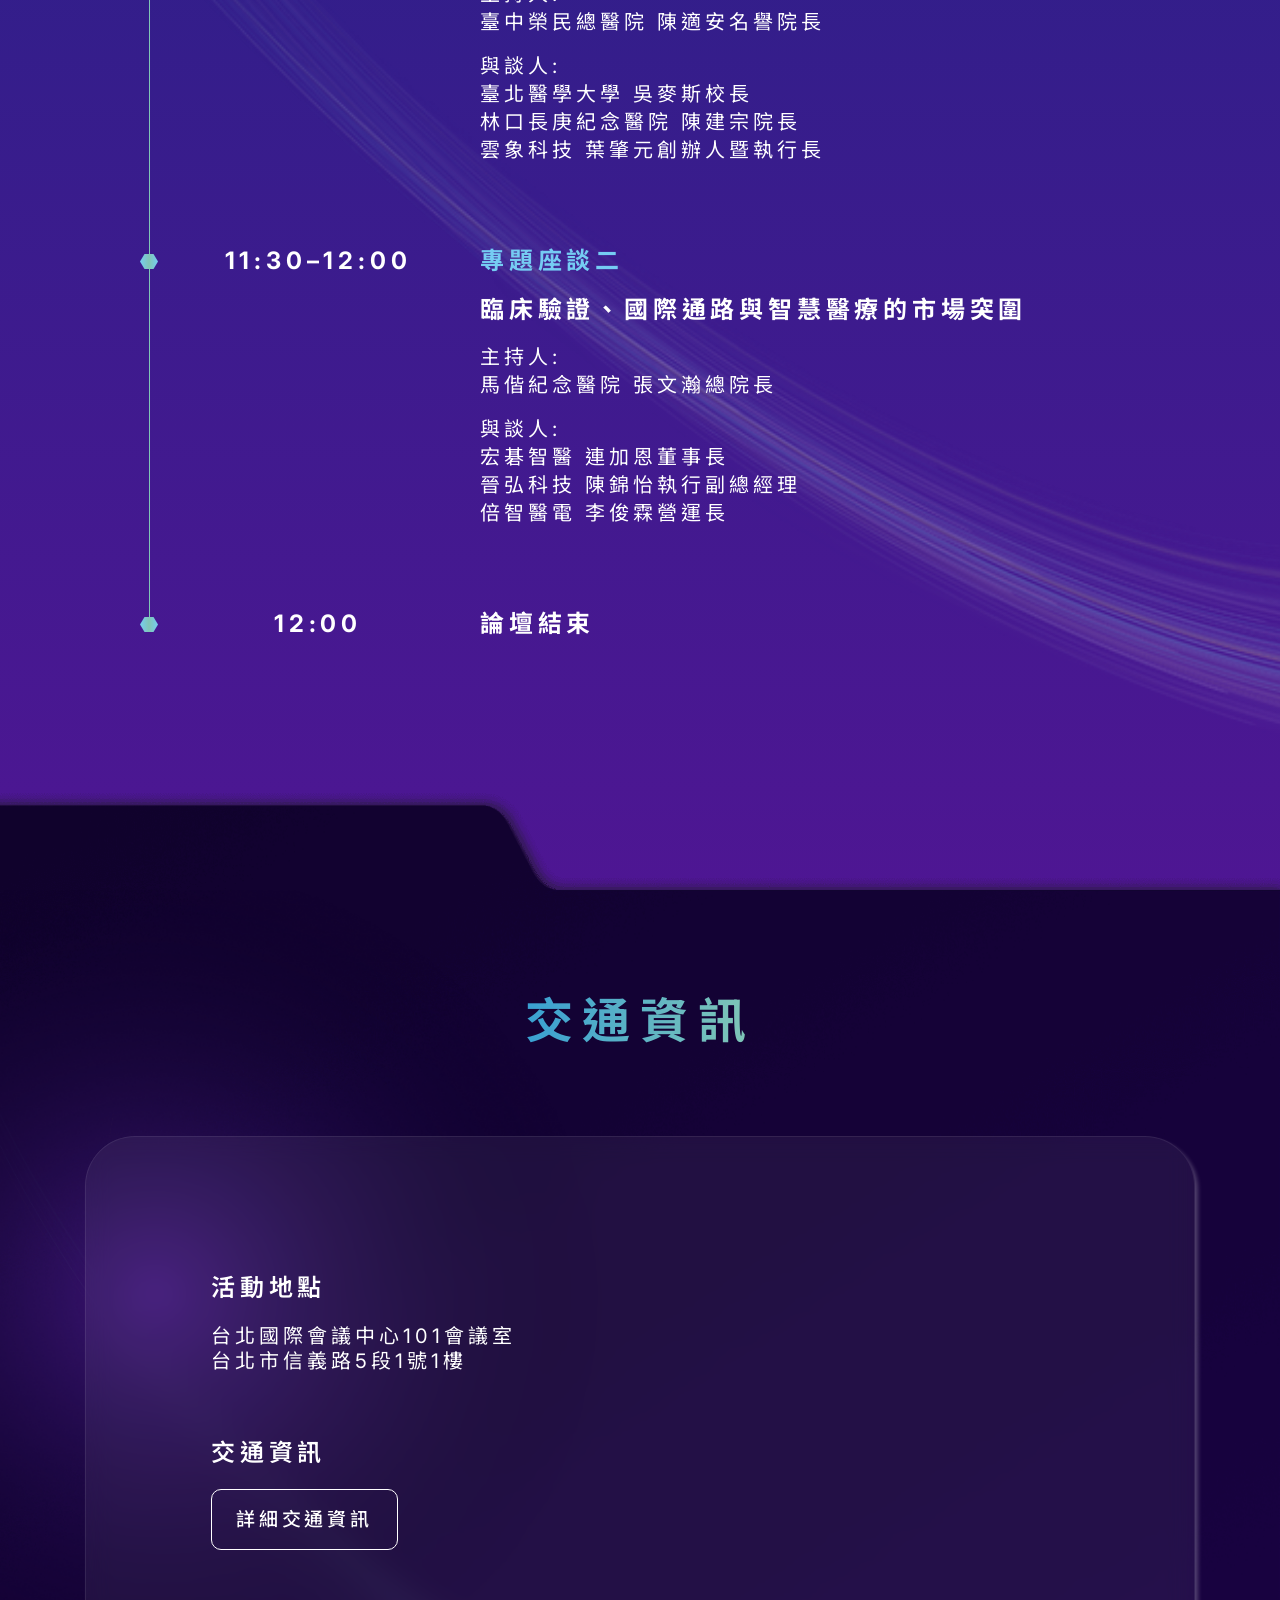
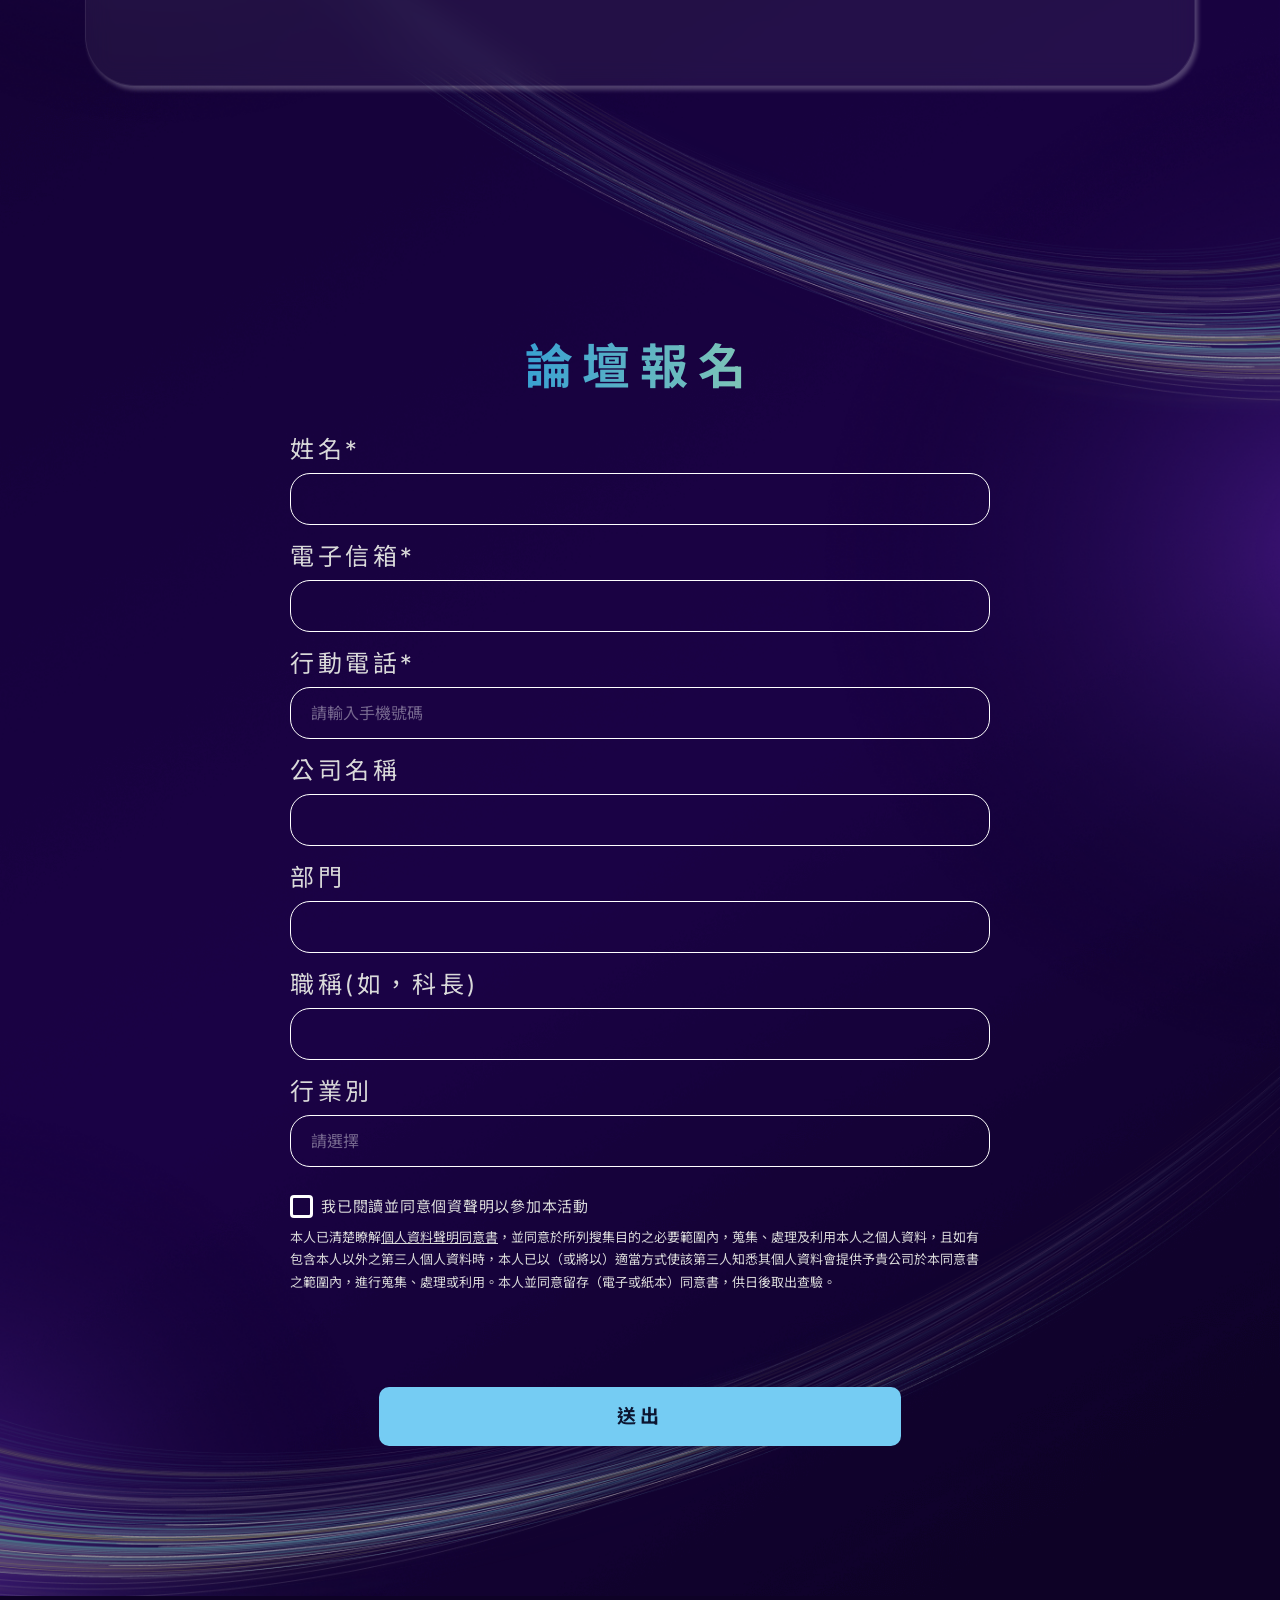
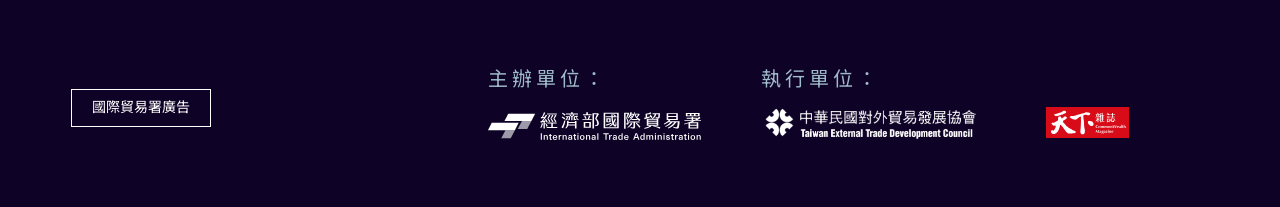
==== commit d8d5e0f8: "feat: update zh/en pages with revised images, styles, and assets Replace hero background images (png" ====
--- a/index.html
+++ b/index.html
@@ -42,7 +42,7 @@
     <link rel="preload" href="./assets/image/hero-title-3.svg" as="image" media="(min-width: 501px)" />
     <link rel="preload" href="./assets/image/hero-title-m-1.svg" as="image" media="(max-width: 500px)" />
     <link rel="preload" href="./assets/image/hero-title-m-2.svg" as="image" media="(max-width: 500px)" />
-    <link rel="preload" href="./assets/image/hero-title-m-3.svg" as="image" media="(max-width: 500px)" />
+    <!-- <link rel="preload" href="./assets/image/hero-title-m-3.svg" as="image" media="(max-width: 500px)" /> -->
     <link rel="preload" href="./assets/image/hero-title-m-4.svg" as="image" media="(max-width: 500px)" />
 
     <!-- fb pixel -->
@@ -76,9 +76,6 @@
 
     <!-- Google Tag Manager -->
     <script>
-        window.dataLayer = window.dataLayer || [];
-    </script>
-    <script>
         (function (w, d, s, l, i) {
             w[l] = w[l] || [];
             w[l].push({ 'gtm.start': new Date().getTime(), event: 'gtm.js' });
@@ -93,13 +90,13 @@
 </head>
 
 <body>
+    <!-- Google Tag Manager (noscript) -->
+    <noscript><iframe src="https://www.googletagmanager.com/ns.html?id=GTM-TXLD77" height="0" width="0"
+            style="display: none; visibility: hidden"></iframe></noscript>
+
     <!-- fb pixel -->
     <noscript><img height="1" width="1" style="display: none"
             src="https://www.facebook.com/tr?id=614924538858183&ev=PageView&noscript=1" /></noscript>
-
-    <!-- Google Tag Manager (noscript) -->
-    <noscript><iframe src="https://www.googletagmanager.com/ns.html?id=GTM-TXLD77" height="0" width="0"
-            style="display: none; visibility: hidden"></iframe></noscript>
 
     <main>
         <nav>
@@ -184,8 +181,8 @@
                         data-aos-delay="200" />
                     <img src="./assets/image/hero-title-m-hr.svg" alt="" class="hero-title-hr mb" data-aos="fade-up"
                         data-aos-delay="300" />
-                    <img src="./assets/image/hero-title-m-3.svg" alt="" class="hero-title-3 mb" data-aos="fade-up"
-                        data-aos-delay="400" />
+                    <!-- <img src="./assets/image/hero-title-m-3.svg" alt="" class="hero-title-3 mb" data-aos="fade-up"
+                        data-aos-delay="400" /> -->
                     <img src="./assets/image/hero-title-m-4.svg" alt="" class="hero-title-4 mb" data-aos="fade-up"
                         data-aos-delay="500" />
                 </div>
@@ -206,7 +203,7 @@
                 </h2>
                 <div class="item">
                     <h3 data-aos="fade-up">
-                        AI醫療進入變現時代，臺灣如何走向國際？
+                        AI醫療進入變現時代，<br>臺灣如何走向國際？
                     </h3>
                     <div class="line" data-aos="fade-up"></div>
                     <p data-aos="fade-up">
@@ -858,21 +855,21 @@
   <div class="required-text">*為必填欄位</div>
   <div class="campaign-form">
     <div class="form-item">
-  <div class="item-title required">姓名</div>
+  <div class="item-title required">姓名*</div>
   <div class="input-wrap">
     <input name="last_name" id="last_name" type="text" placeholder="" data-q_id="last_name" data-required="1" />
   </div>
   <div class="error-message" data-err_id="last_name"></div>
 </div>
 <div class="form-item">
-  <div class="item-title required">電子信箱</div>
+  <div class="item-title required">電子信箱*</div>
   <div class="input-wrap">
     <input name="email" id="email" type="email" placeholder="" data-q_id="email" data-required="1" />
   </div>
   <div class="error-message" data-err_id="email"></div>
 </div>
 <div class="form-item">
-  <div class="item-title required">行動電話</div>
+  <div class="item-title required">行動電話*</div>
   <div class="input-wrap">
     <input name="other_2" id="other_2" type="text" placeholder="請輸入手機號碼" data-q_id="other_2" data-required="1" />
   </div>
@@ -1004,6 +1001,9 @@
             </div>
         </footer>
     </main>
+
+    <!-- Fixed 立即報名 button -->
+    <a href="#registration" class="fixed-register-btn">立即報名</a>
 
     <!-- 原有的 JS -->
     <script src="./assets/js/jquery.min.js"></script>
@@ -1369,6 +1369,11 @@
               const pageTitle = document.title;
               appier('event', 'service_submitted_completed', {'title': pageTitle, 'service_id': '485'});
             }
+            window.dataLayer = window.dataLayer || [];
+            window.dataLayer.push({ event: 'registration_complete' });
+            if (typeof fbq !== 'undefined') {
+              fbq('track', 'Lead');
+            }
             switchPopup(null, true, '報名完成', '感謝您的填寫，系統已成功收到您的報名資訊，<br>後續將由主辦單位另行聯繫，敬請留意信箱通知。');
           } catch (error) {
             switchPopup(null, true, '報名失敗', '請檢查您的網路連接，並嘗試重新提交。若問題持續發生請聯繫客服協助。');
@@ -1396,6 +1401,23 @@
     });
   </script>
 
+  <script>
+    (function () {
+      var btn = document.querySelector('.fixed-register-btn');
+      var hero = document.querySelector('section.index');
+      function onScroll() {
+        var heroBottom = hero ? hero.offsetTop + hero.offsetHeight : 0;
+        if (window.scrollY > heroBottom) {
+          btn.classList.add('visible');
+        } else {
+          btn.classList.remove('visible');
+        }
+      }
+      window.addEventListener('scroll', onScroll, { passive: true });
+      onScroll();
+    })();
+  </script>
+
 </body>
 
 </html>
--- a/assets/css/style.css
+++ b/assets/css/style.css
@@ -110,7 +110,9 @@
   letter-spacing: 0;
   letter-spacing: 0.2em;
   margin: auto;
-  background: linear-gradient(90deg, #a36f37 0%, #e7d380 35%, #f6ebab 50%, #e7d380 65%, #a36f37 100%);
+  /* background: linear-gradient(90deg, #a36f37 0%, #e7d380 35%, #f6ebab 50%, #e7d380 65%, #a36f37 100%); */
+    background: linear-gradient(90deg, #39A0D2 0%, #81C6B6 100%);
+
   -webkit-background-clip: text;
   -webkit-text-fill-color: transparent;
   background-clip: text;
@@ -319,7 +321,7 @@
   padding: 100px 30px 60px;
   position: relative;
 }
-@media (max-width: 500px) {
+@media (max-width: 768px) {
   section.index {
     padding-top: 70px;
     height: 900px;
@@ -343,7 +345,7 @@
 section.index .pc {
   display: none !important;
 }
-@media screen and (min-width: 501px) {
+@media screen and (min-width: 769px) {
   section.index .pc {
     display: block !important;
   }
@@ -351,7 +353,7 @@
 section.index .mb {
   display: none !important;
 }
-@media screen and (max-width: 500px) {
+@media screen and (max-width: 768px) {
   section.index .mb {
     display: block !important;
   }
@@ -368,7 +370,7 @@
   -o-object-position: 85%;
      object-position: 85%;
 }
-@media (max-width: 500px) {
+@media (max-width: 768px) {
   section.index .bg {
     -o-object-position: center 35%;
        object-position: center 35%;
@@ -404,32 +406,36 @@
   gap: 40px;
   text-align: left;
 }
-@media (max-width: 500px) {
+@media (max-width: 768px) {
   section.index .container {
-    align-items: flex-start;   
+    align-items: flex-start;
   }
 }
 section.index .container > div {
-  width: 50%;
+  width: 46%;
   margin-left: auto;
-}
-@media (max-width: 500px) {
+  display: flex;
+  flex-direction: column;
+  align-items: flex-end;
+}
+@media (max-width: 768px) {
   section.index .container > div {
     width: 100%;
     margin-left: 0;
+    align-items: flex-start;
   }
 }
 section.index .logo {
-  width: 37%;
+  width: 50%;
 }
 section.index .hero-title-1 {
-  width: 100%;
-  margin-top: 20px;
-  margin-left: -3%;
-}
-@media (max-width: 500px) {
+  width: 90%;
+  margin-top: 30px;
+  /* margin-left: -3%; */
+}
+@media (max-width: 768px) {
   section.index .hero-title-1 {
-    margin-top: 40px;
+    margin-top: 50px;
     margin-left: 0;
     width: 110%;
     margin-left: -5%;
@@ -437,34 +443,36 @@
 }
 section.index .hero-title-hr {
   margin-top: 30px;
+  width: 100%;
 }
 section.index .hero-title-2 {
-  width: 103%;
+  width: 90%;
   margin-top: 23px;
 }
-@media (max-width: 501px) {
+@media (max-width: 768px) {
   section.index .hero-title-2 {
     margin-top: 10%;
-    width: 100%;
+    width: 110%;
+    margin-left: -5%;
   }
 }
 @media (max-width: 405px) {
   section.index .hero-title-2 {
-    margin-top: 8%;
+    margin-top: 4%;
   }
 }
 section.index .hero-title-3 {
   width: 83%;
-  margin-top: 18px;
-}
-@media (max-width: 500px) {
+  margin-top: 30px;
+}
+@media (max-width: 768px) {
   section.index .hero-title-3 {
     width: 100%;
   }
 }
 section.index .hero-title-4 {
   width: 100%;
-  margin-top: 20px;
+  margin-top: 36px;
 }
 
 section.foreword {
@@ -527,7 +535,7 @@
 section.foreword .item .line {
   display: block;
   margin: 30px auto;
-  background: #f5c95a;
+  background: #39A0D2;
   height: 2px;
   width: 80%;
 }
@@ -563,6 +571,7 @@
 @media (max-width: 991px) {
   section.highlights {
     padding: 50px 30px;
+    margin-top: -1px;
   }
 }
 @media (max-width: 991px) {
@@ -626,7 +635,7 @@
   top: -20px;
   left: 26px;
   font-weight: 500;
-  color: #d8be81;
+  color: #39A0D2;
   background-color: #032027;
   margin-bottom: 20px;
   letter-spacing: 0.05em;
@@ -680,6 +689,7 @@
 @media (max-width: 991px) {
   section.speakers {
     padding: 50px 30px;
+    margin-top: -1px;
   }
 }
 @media (max-width: 991px) {
@@ -856,7 +866,7 @@
 
 section.agenda {
   font-family: "Inter", "Noto Sans TC", sans-serif;
-  background: linear-gradient(180deg, #402E66 0%, #220b56 100%);
+  background: linear-gradient(180deg, #092A7D 0%,  #4e1693 100%);
   padding: 150px 0 250px;
 }
 @media (max-width: 500px) {
@@ -945,7 +955,7 @@
   top: 10px;
   width: 0;
   z-index: -1;
-  border-left: 1px solid #eec95d;
+  border-left: 1px solid #81C6B6;
   pointer-events: none;
 }
 @media (max-width: 991px) {
@@ -986,7 +996,7 @@
   font-size: 24px;
   line-height: 140%;
   letter-spacing: 0.2em;
-  color: #eec95d;
+  color: #75CCF3;
 }
 section.agenda .talk-title {
   font-weight: 700;
@@ -1477,7 +1487,7 @@
   max-width: 522px;
   display: block;
   margin: 0 auto;
-  background: #fff;
+  background: #75CCF3;
   color: #0C1531;
   font-weight: 700;
   font-size: 19px;
@@ -1870,4 +1880,47 @@
 }
 .campaign-popup.active {
   display: flex !important;
-}/*# sourceMappingURL=style.css.map */+}
+
+.fixed-register-btn {
+  position: fixed;
+  bottom: 32px;
+  right: 32px;
+  width: 100px;
+  height: 100px;
+  display: flex;
+  align-items: center;
+  justify-content: center;
+  background: linear-gradient(135deg, #7FC5B6 0%, #3BA1D1 100%);
+  color: #fff;
+  font-size: 16px;
+  font-weight: 600;
+  letter-spacing: 0.05em;
+  border-radius: 999px;
+  text-decoration: none;
+  z-index: 999;
+  box-shadow: 0 4px 16px rgba(59, 161, 209, 0.4);
+  opacity: 0;
+  pointer-events: none;
+  transform: translateY(8px);
+  transition: opacity 0.3s, transform 0.3s;
+}
+.fixed-register-btn.visible {
+  opacity: 1;
+  pointer-events: auto;
+  transform: translateY(0);
+}
+.fixed-register-btn:hover {
+  opacity: 0.9;
+  transform: translateY(-2px);
+}
+@media (max-width: 768px) {
+  .fixed-register-btn {
+    bottom: 20px;
+    right: 20px;
+    width: 80px;
+    height: 80px;
+    font-size: 14px;
+  }
+}
+/*# sourceMappingURL=style.css.map */
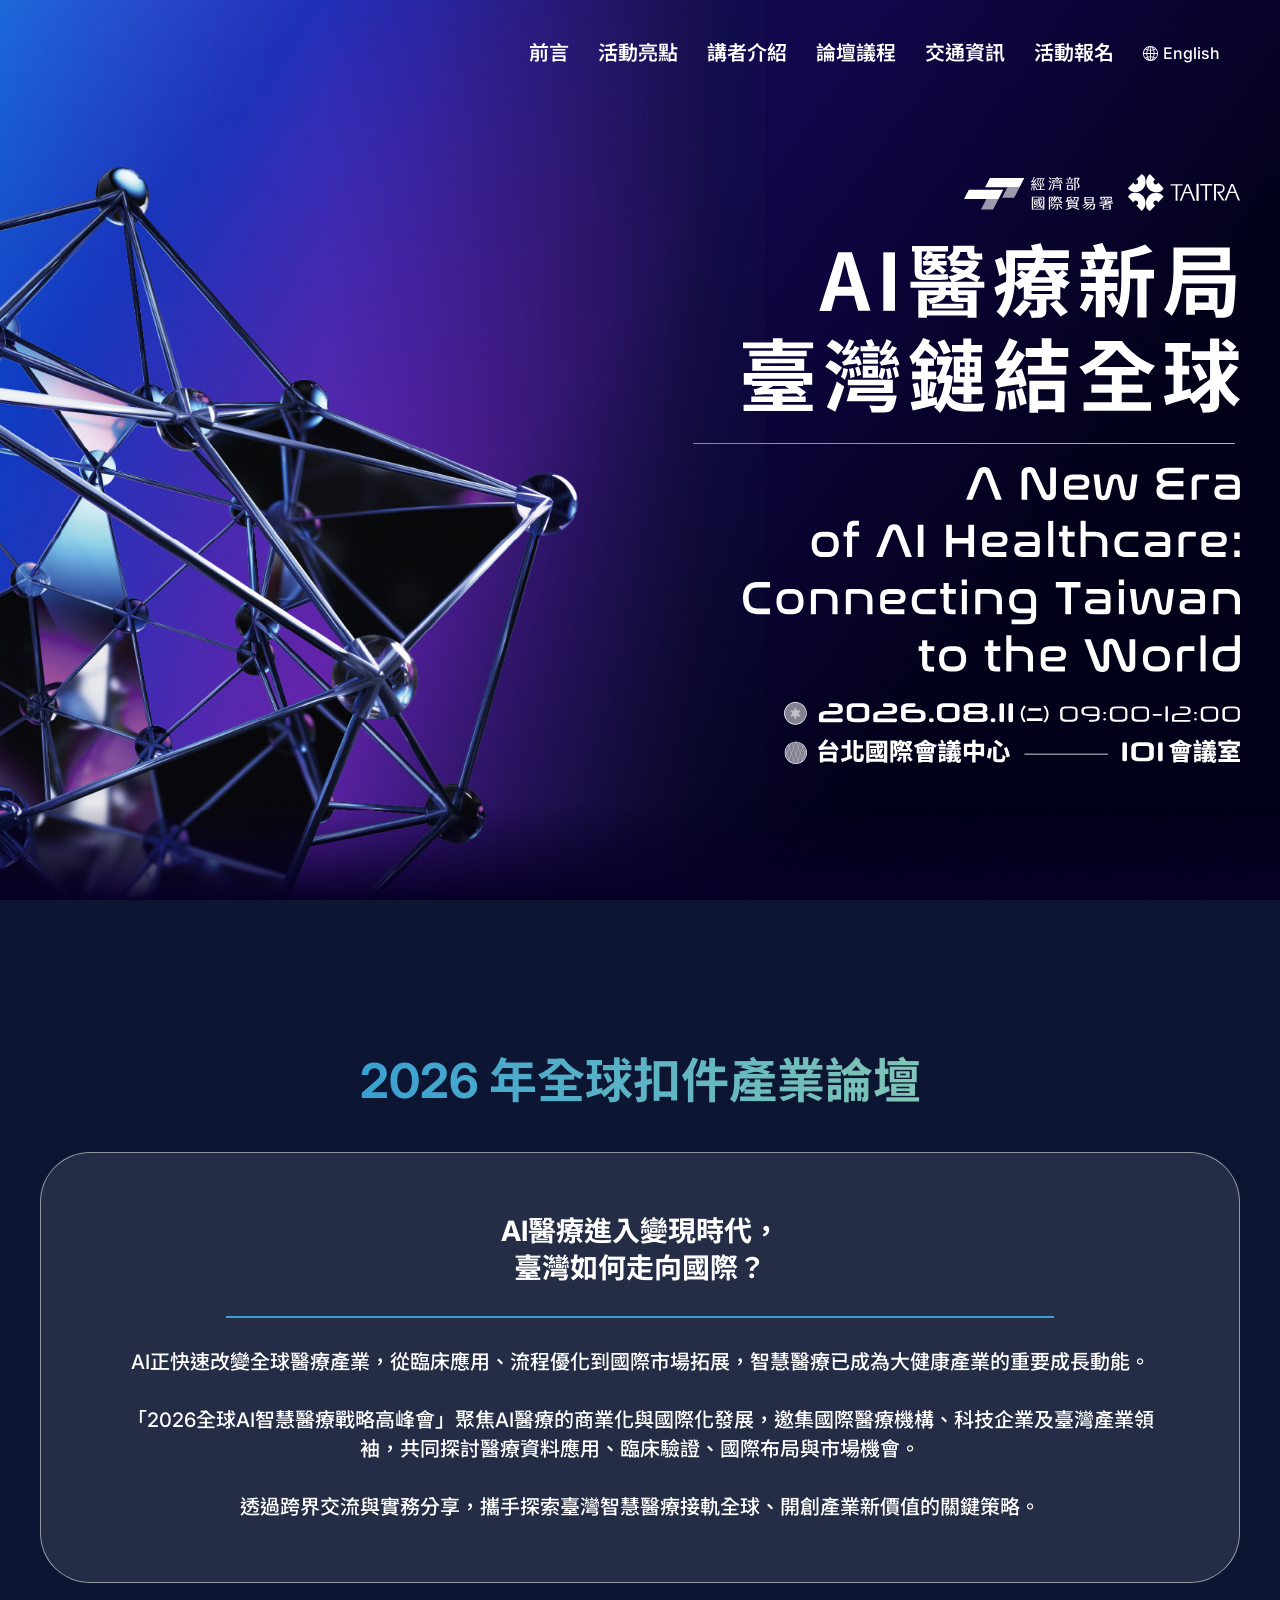
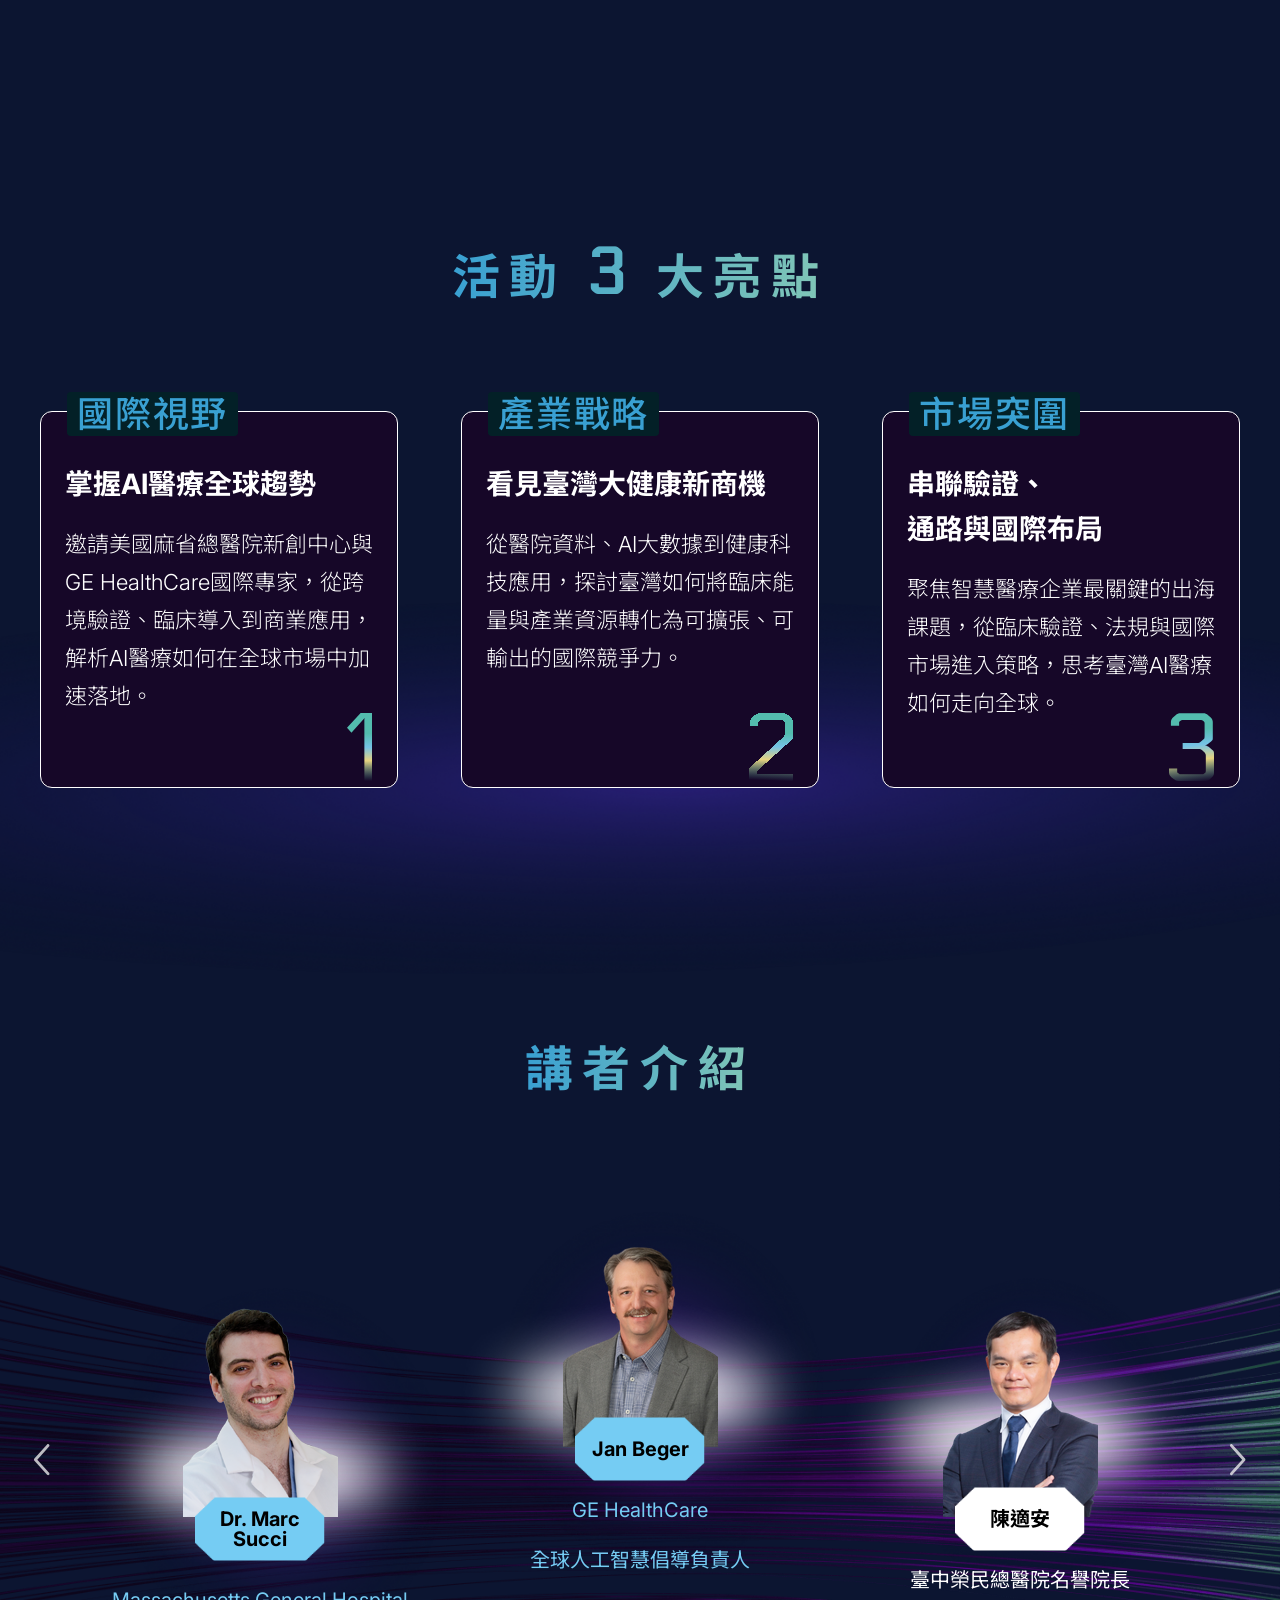
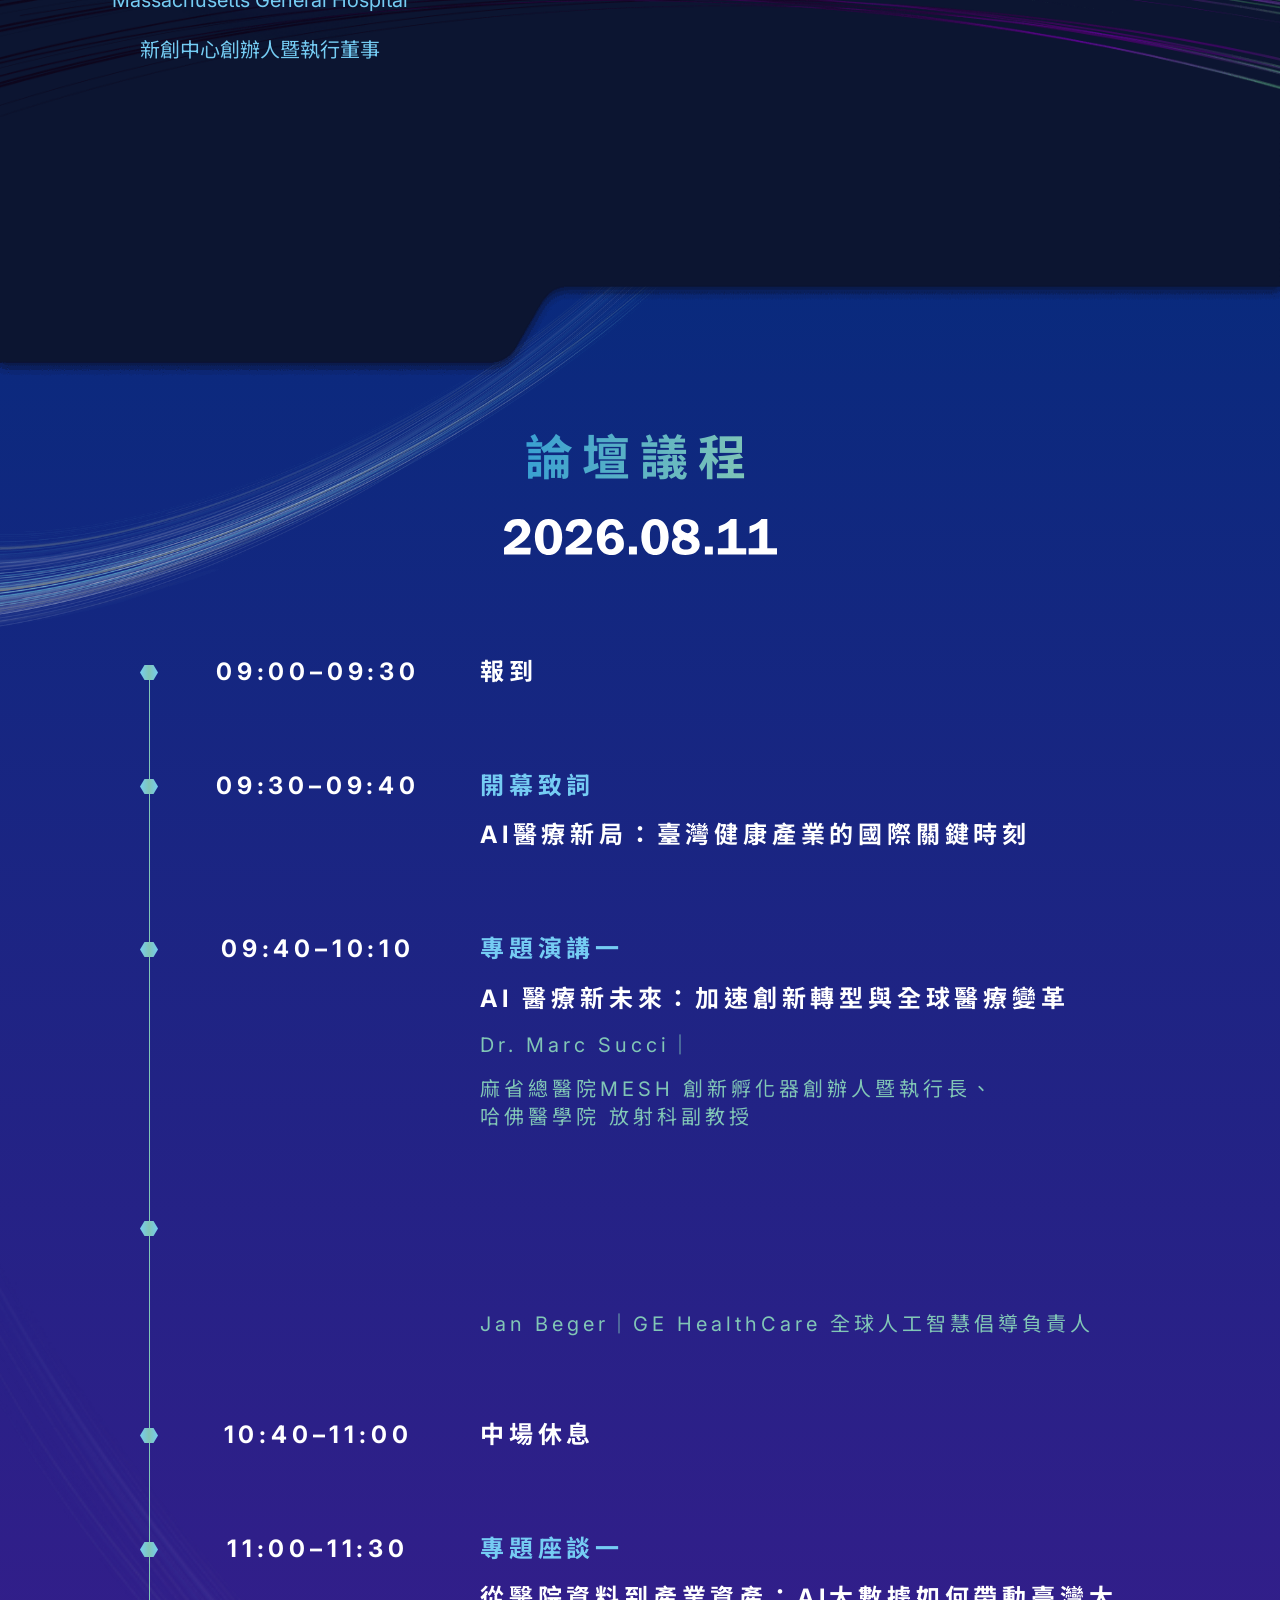
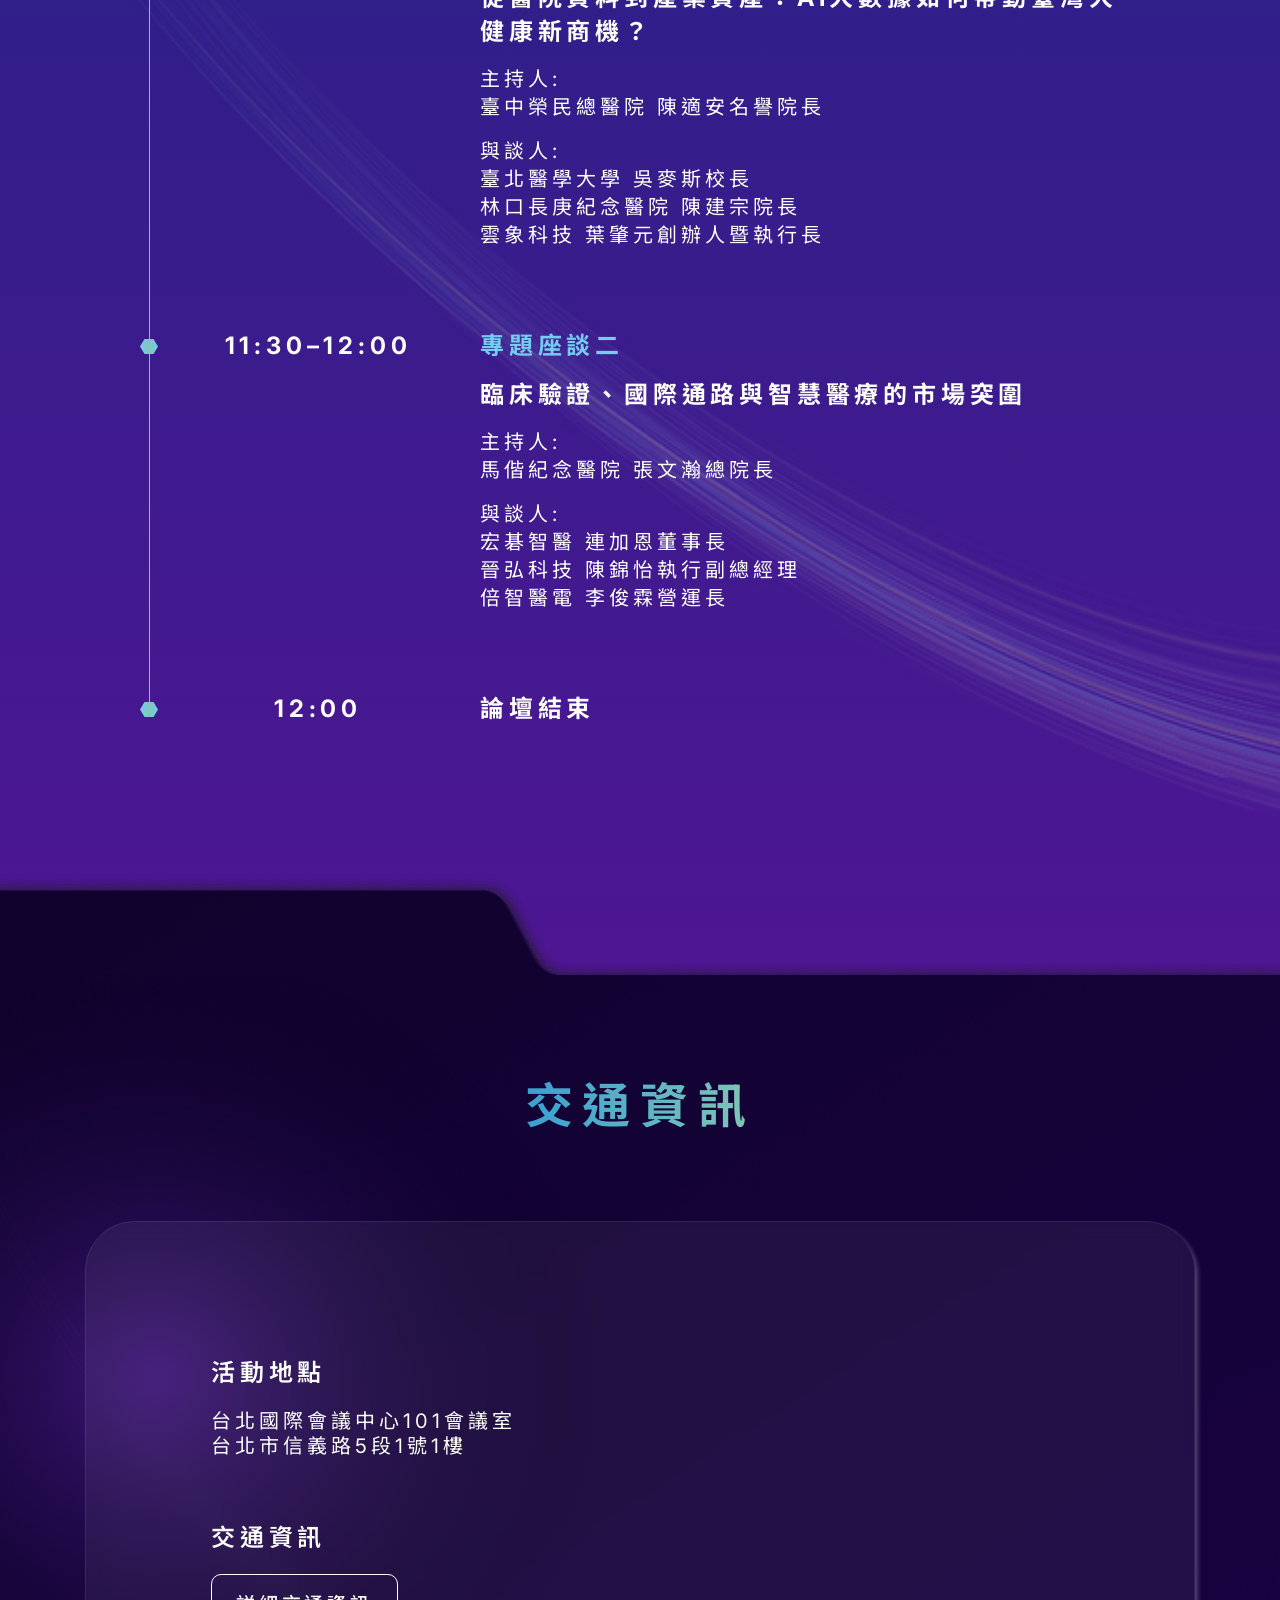
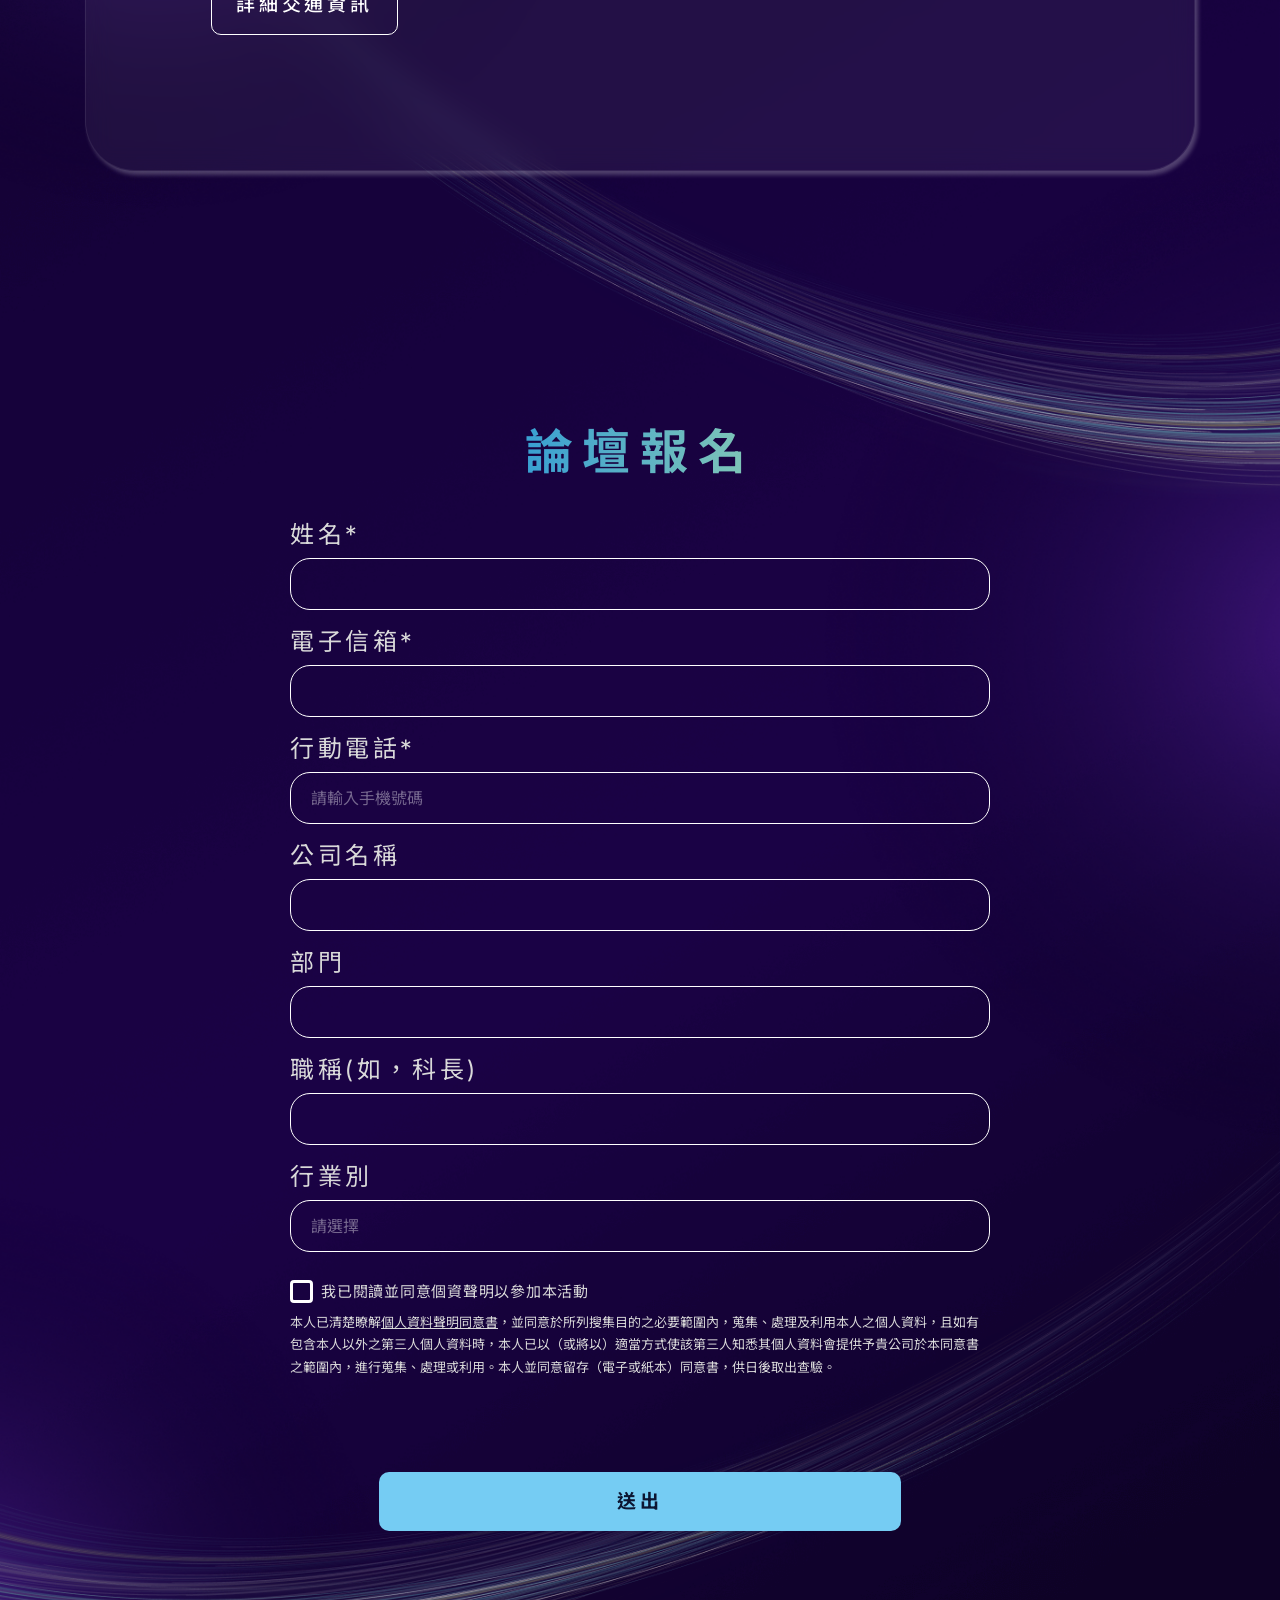
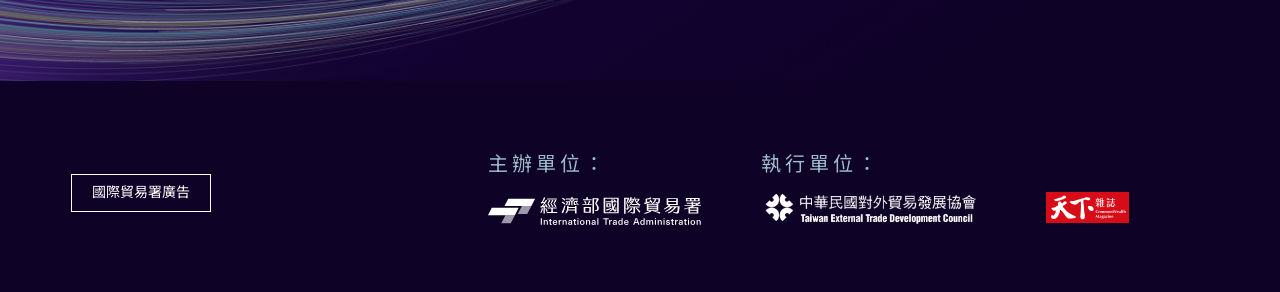
==== commit 7ff74f6b: "Update assets and index pages" ====
--- a/index.html
+++ b/index.html
@@ -246,7 +246,7 @@
                     </div>
                     <div class="highlight-card" data-aos="fade-up" data-aos-delay="300" data-aos-offset="100">
                         <div class="card-label">市場突圍</div>
-                        <h3>串聯驗證、通路與國際布局</h3>
+                        <h3>串聯驗證、<br>通路與國際布局</h3>
                         <p>
                             聚焦智慧醫療企業最關鍵的出海課題，從臨床驗證、法規與國際市場進入策略，思考臺灣AI醫療如何走向全球。
                         </p>
@@ -286,11 +286,11 @@
                         <div class="avatar">
                             <img src="./assets/image/speaker-2.png" alt="" />
                         </div>
-                        <h3>
+                        <h3 class="point">
 							<p>Dr. Marc</p>
                             <p>Succi</p>
 						</h3>
-                        <div class="title">
+                        <div class="title point">
                             <p>Massachusetts General Hospital</p>
                             <p>新創中心創辦人<br class="mb">暨執行董事</p>
                         </div>
@@ -299,10 +299,10 @@
                         <div class="avatar">
                             <img src="./assets/image/speaker-3.png" alt="" />
                         </div>
-                        <h3>
+                        <h3 class="point">
                             <p>Jan Beger</p>
                         </h3>
-                        <div class="title">
+                        <div class="title point">
                             <p>GE HealthCare</p>
                             <p>全球人工智慧<br class="mb">倡導負責人</p>
                         </div>
@@ -746,8 +746,8 @@
                     <div class="content">
                         <span class="talk-label" data-aos="fade-up" data-aos-offset="100">專題演講一</span>
                         <p class="talk-title" data-aos="fade-up" data-aos-offset="100">AI 醫療新未來：加速創新轉型與全球醫療變革</p>
-                        <p class="speaker" data-aos="fade-up" data-aos-offset="100">Dr. Marc Succi｜</p>
-                         <p class="speaker" data-aos="fade-up" data-aos-offset="100">麻省總醫院MESH 創新孵化器創辦人暨執行長、<br>哈佛醫學院 放射科副教授</p>
+                        <p class="speaker point" data-aos="fade-up" data-aos-offset="100">Dr. Marc Succi｜</p>
+                         <p class="speaker point" data-aos="fade-up" data-aos-offset="100">麻省總醫院MESH 創新孵化器創辦人暨執行長、<br>哈佛醫學院 放射科副教授</p>
                     </div>
                 </li>
 
@@ -757,7 +757,7 @@
                     <div class="content">
                         <span class="talk-label" data-aos="fade-up" data-aos-offset="100">專題演講二</span>
                         <p class="talk-title" data-aos="fade-up" data-aos-offset="100">AI如何改寫醫療服務：臨床應用與照護流程革新</p>
-                        <p class="speaker" data-aos="fade-up" data-aos-offset="100">Jan Beger｜GE HealthCare 全球人工智慧倡導負責人</p>
+                        <p class="speaker point" data-aos="fade-up" data-aos-offset="100">Jan Beger｜GE HealthCare 全球人工智慧倡導負責人</p>
                     </div>
                 </li>
 
--- a/assets/css/style.css
+++ b/assets/css/style.css
@@ -529,7 +529,7 @@
 }
 @media (max-width: 991px) {
   section.foreword .item h3 {
-    font-size: 16px;
+    font-size: 20px;
   }
 }
 section.foreword .item .line {
@@ -553,7 +553,8 @@
 }
 @media (max-width: 991px) {
   section.foreword .item p {
-    font-size: 15px;
+    font-size: 18px;
+    font-weight: 400;
   }
 }
 section.foreword .item p strong {
@@ -630,7 +631,7 @@
   display: inline-block;
   border-radius: 4px;
   padding: 4px 10px;
-  font-size: 32px;
+  font-size: 36px;
   position: absolute;
   top: -20px;
   left: 26px;
@@ -647,7 +648,7 @@
   }
 }
 section.highlights .highlight-card h3 {
-  font-size: 24px;
+  font-size: 28px;
   font-weight: 700;
   color: #fff;
   line-height: 45px;
@@ -655,15 +656,17 @@
 }
 @media (max-width: 991px) {
   section.highlights .highlight-card h3 {
-    font-size: 20px;
+    font-size: 25px;
+     line-height: 40px;
   }
 }
 section.highlights .highlight-card p {
   margin-top: 18px;
-  font-size: 20px;
+  font-size: 22px;
   color: rgb(255, 255, 255);
-  line-height: 28px;
+  line-height: 38px;
   text-align: left;
+  font-weight: 300;
 }
 section.highlights .highlight-card .num {
   font-family: "Electrolize", sans-serif;
@@ -802,12 +805,28 @@
   transform: translate(-50%, -50%);
   z-index: -1;
 }
+section.speakers .speaker-slide h3.point::after {
+  content: "";
+  position: absolute;
+  background: url("./../image/speaker-name-bg-color.png");
+  background-size: cover;
+  background-repeat: no-repeat;
+  width: 130px;
+  height: 63px;
+  top: 50%;
+  left: 50%;
+  transform: translate(-50%, -50%);
+  z-index: -1;
+}
 section.speakers .speaker-slide .title {
   font-size: 20px;
   color: #fff;
   line-height: 34px;
   position: relative;
   z-index: 1;
+}
+section.speakers .speaker-slide .title.point{
+  color: #75ccf3;
 }
 section.speakers .speaker-slide .title p {
   margin-top: 10px;
@@ -1018,6 +1037,9 @@
   color: #ffffff;
   text-align: left;
   white-space: nowrap;
+}
+section.agenda .speaker.point {
+  color: #81C6B6;
 }
 @media (max-width: 991px) {
   section.agenda .speaker {
